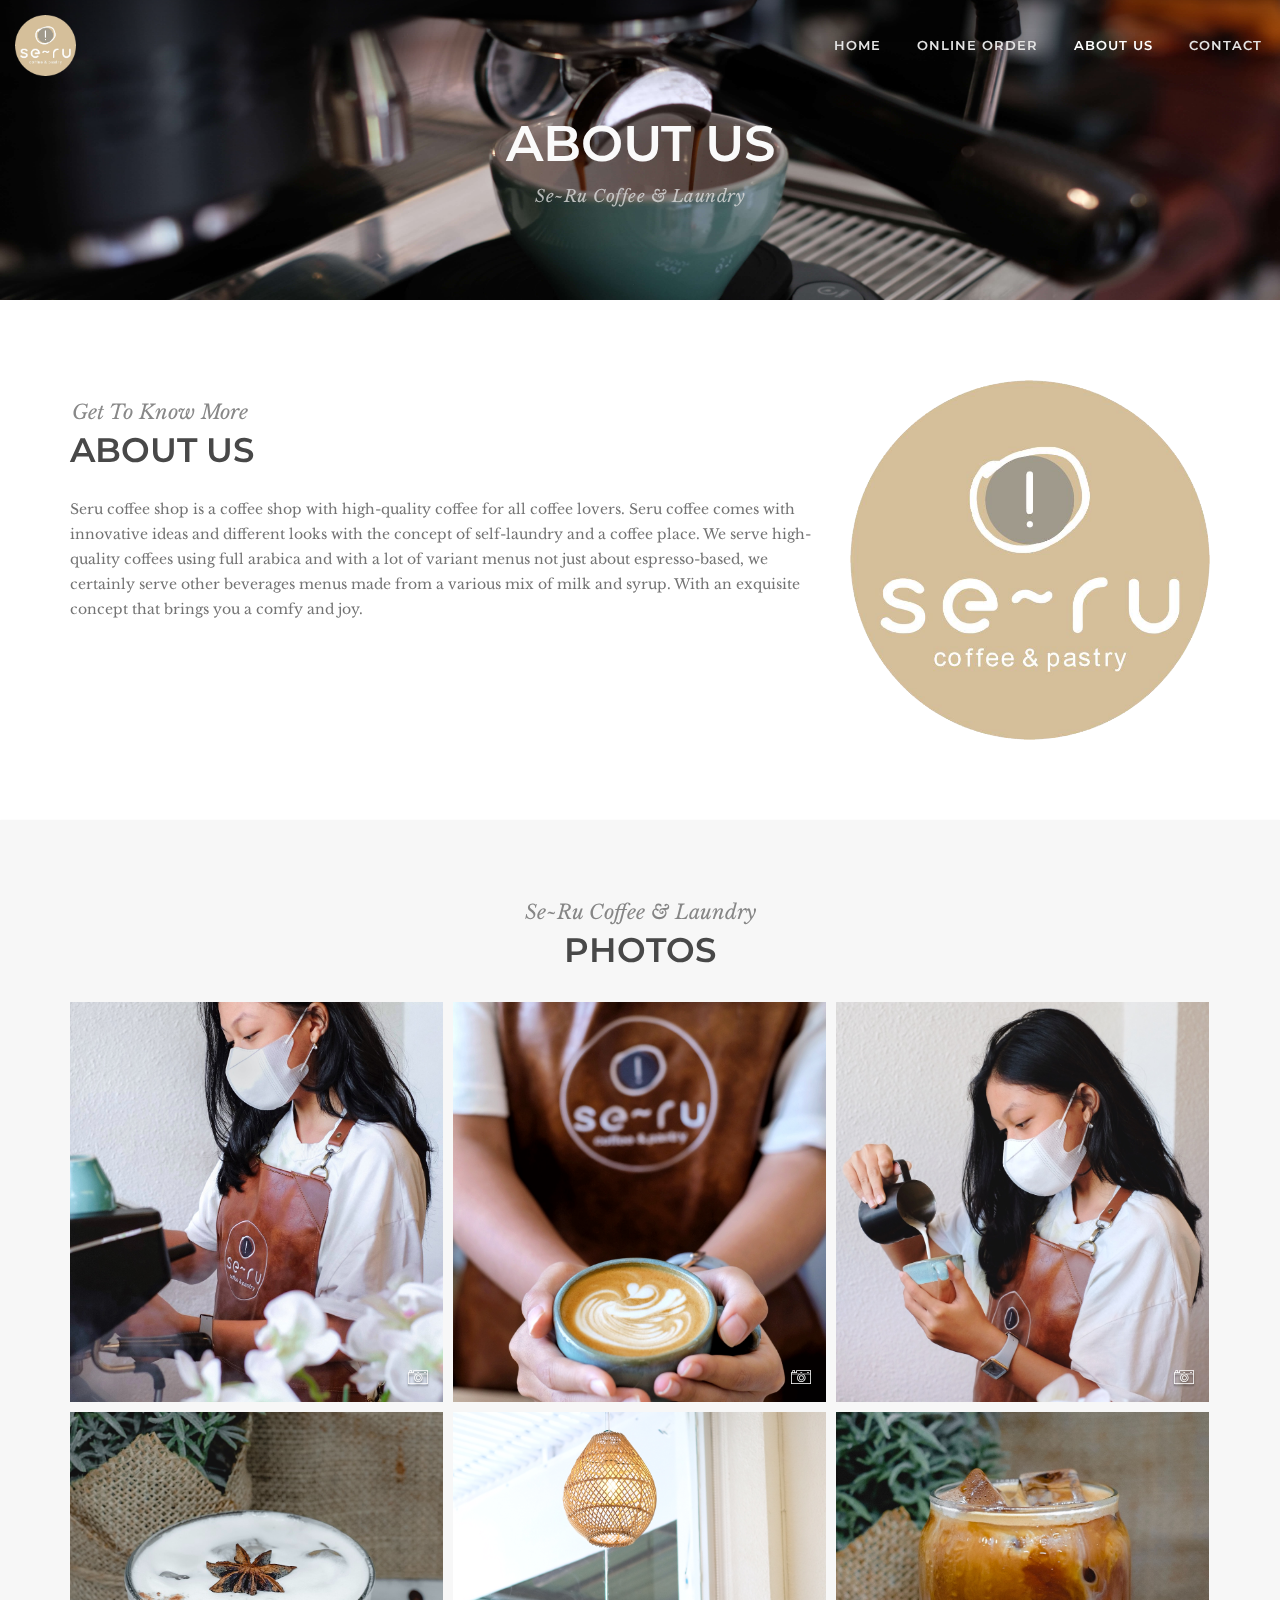
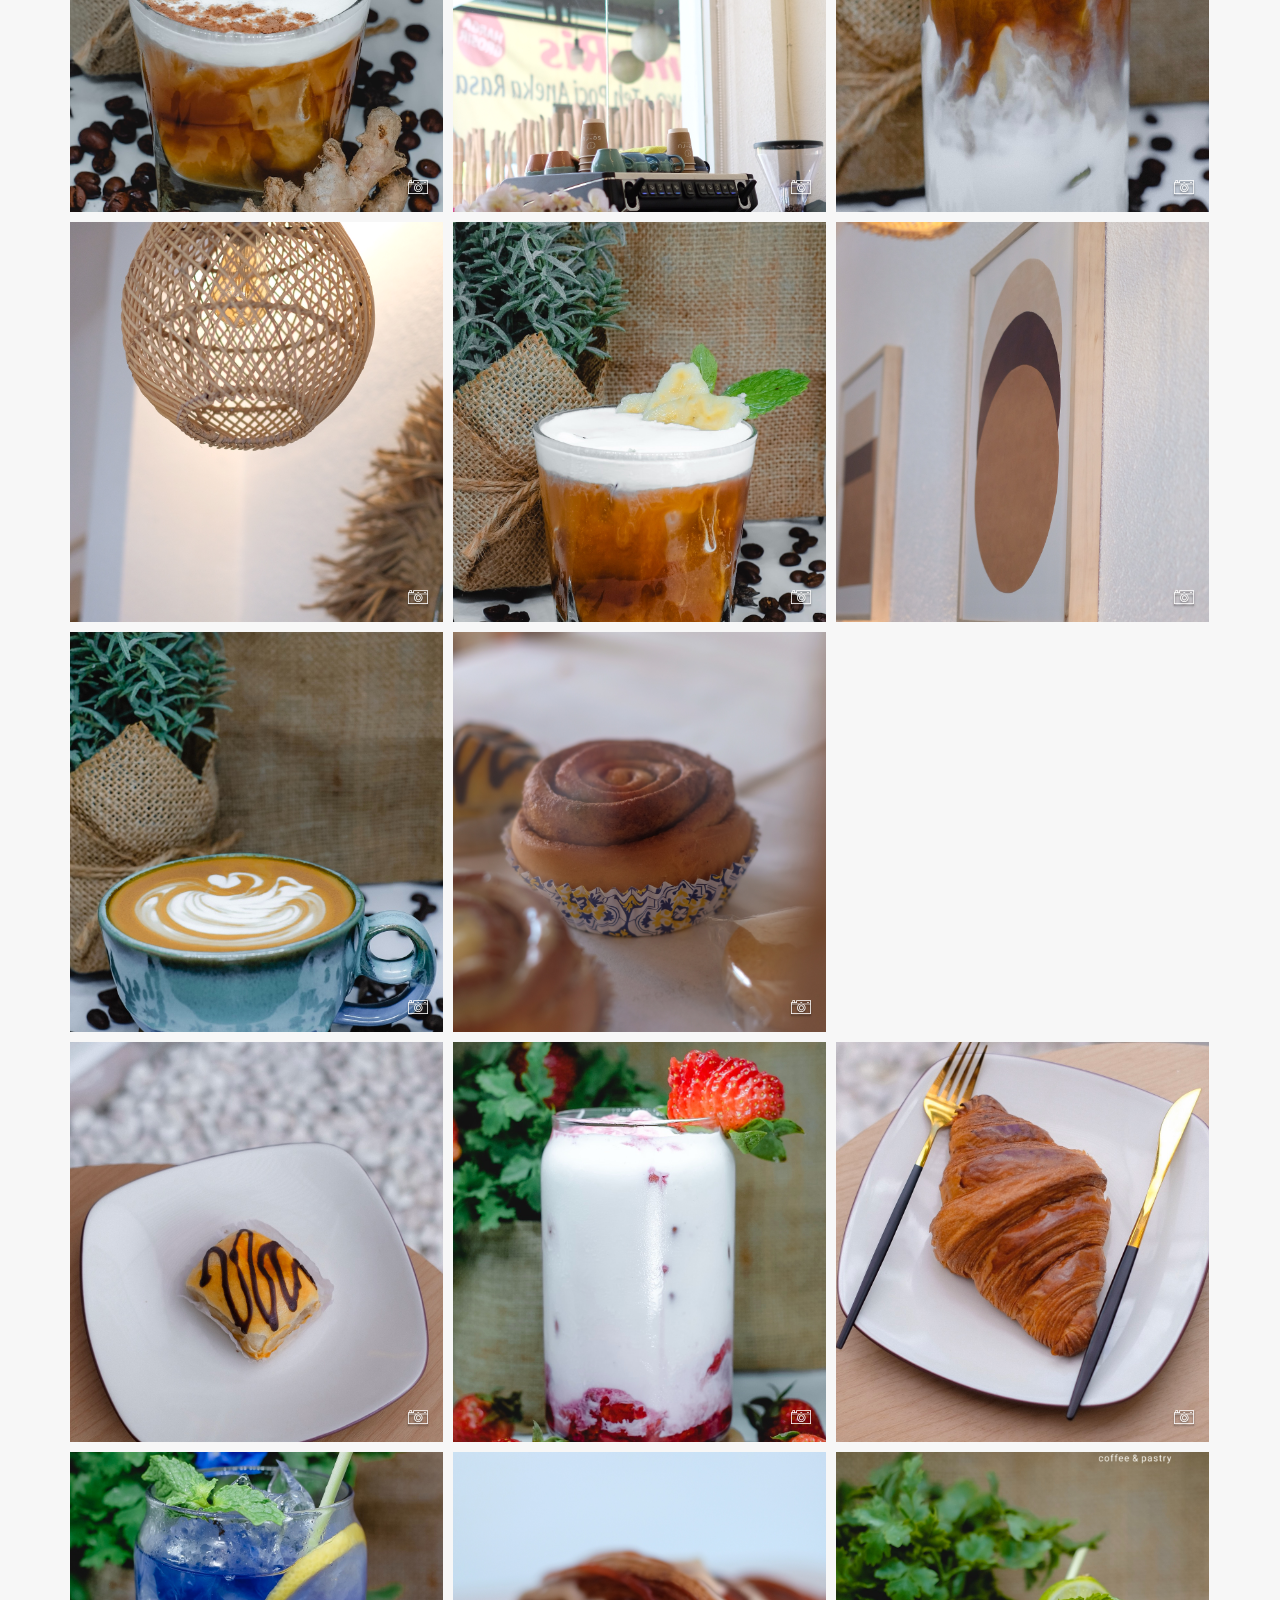
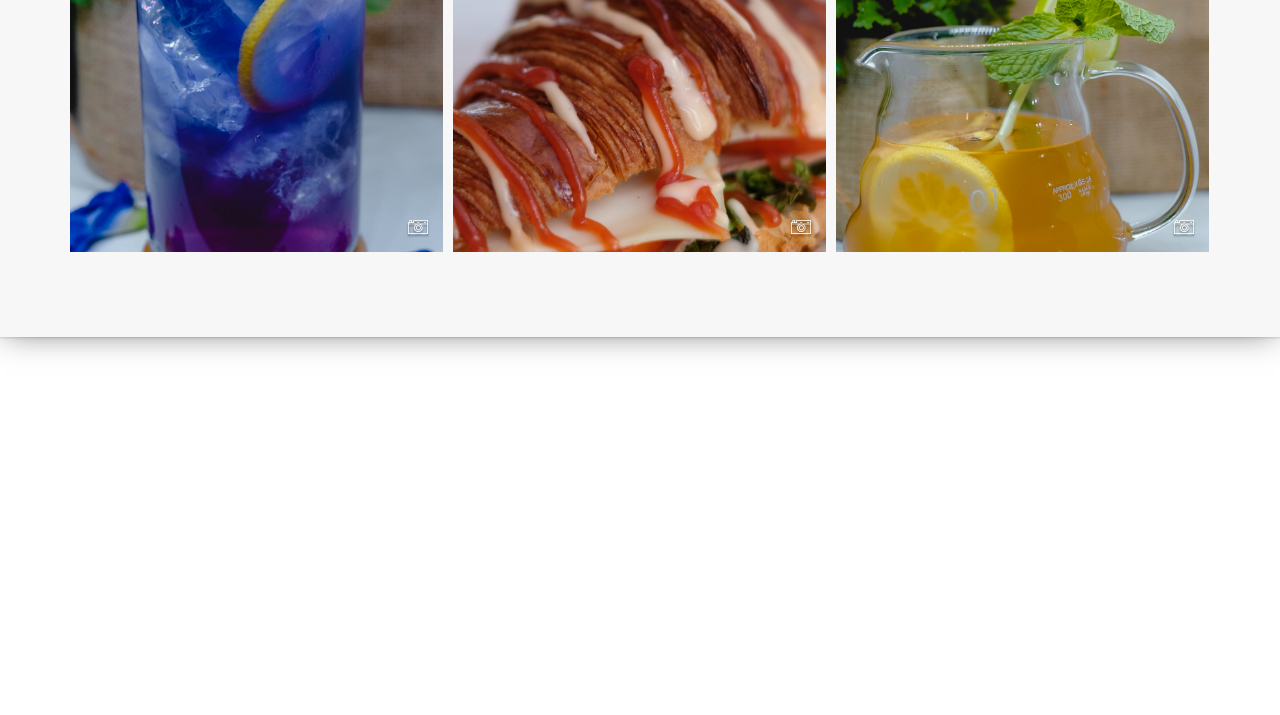
==== about/index.html @ 231e6c40 "Update about us text" ====
<!DOCTYPE html>
<!--[if lt IE 10]> <html  lang="en" class="iex"> <![endif]-->
<!--[if (gt IE 10)|!(IE)]><!-->
<html lang="en">
  <!--<![endif]-->
  <head>
    <meta charset="utf-8" />
    <meta http-equiv="X-UA-Compatible" content="IE=edge" />
    <meta name="viewport" content="width=device-width, initial-scale=1" />
    <title>About Us | SE~RU COFFEE & LAUNDRY</title>
    <meta name="description" content="About Us - SE~RU COFFEE &amp; LAUNDRY" />
    <script src="../scripts/jquery.min.js"></script>
    <link rel="stylesheet" href="../scripts/bootstrap/css/bootstrap.css" />
    <script src="../scripts/script.js"></script>
    <link rel="stylesheet" href="../style.css" />
    <link rel="stylesheet" href="../scripts/magnific-popup.css" />
    <link rel="stylesheet" href="../css/components.css" />
    <link rel="stylesheet" href="../css/image-box.css" />
    <link rel="stylesheet" href="../css/content-box.css" />
    <link rel="stylesheet" href="../css/animations.css" />
    <link rel="stylesheet" href="../scripts/flexslider/flexslider.css" />
    <link rel="icon" href="../images/favicon.ico" />
    <link
      rel="icon"
      href="http://templates.framework-y.com/images/favicon.png"
    />
    <link rel="stylesheet" href="../skin.css" />
    <!-- Extra optional content header -->
  </head>
  <body class="gallery-album">
    <div id="preloader"></div>
    <div class="footer-parallax-container">
      <header
        class="fixed-top bg-transparent menu-transparent scroll-change wide-area"
        data-menu-anima="fade-in"
      >
        <div
          class="navbar navbar-default mega-menu-fullwidth navbar-fixed-top"
          role="navigation"
        >
          <div class="navbar navbar-main">
            <div class="container">
              <div class="navbar-header">
                <button type="button" class="navbar-toggle">
                  <i class="fa fa-bars"></i>
                </button>
                <a class="navbar-brand" href="/">
                  <img
                    class="logo-default scroll-hide"
                    src="../images/logo-seru.png"
                    alt="logo"
                  />
                  <img
                    class="logo-default scroll-show"
                    src="../images/logo-seru.png"
                    alt="logo"
                  />
                </a>
              </div>
              <div class="collapse navbar-collapse">
                <ul class="nav navbar-nav navbar-right">
                  <li class="dropdown">
                    <a href="/">Home</a>
                  </li>
                  <li class="dropdown">
                    <a href="/online-order">Online Order</a>
                  </li>
                  <li class="dropdown active">
                    <a href="/about">About Us</a>
                  </li>
                  <li class="dropdown">
                    <a href="https://wa.me/081999372149">Contact</a>
                  </li>
                </ul>
              </div>
            </div>
          </div>
        </div>
      </header>
      <div
        class="header-title ken-burn white"
        data-parallax="scroll"
        data-position="top"
        data-natural-height="850"
        data-natural-width="1920"
        data-image-src="../images/about/header_about_us.jpeg"
      >
        <div class="container">
          <div class="title-base">
            <hr class="anima" />
            <h1>About Us</h1>
            <p>Se~Ru Coffee & Laundry</p>
          </div>
        </div>
      </div>
      <div class="section-empty">
        <div class="container content">
          <div class="row">
            <div class="col-md-8">
              <hr class="space s" />
              <div class="title-base text-left">
                <hr />
                <h2>About Us</h2>
                <p>Get To Know More</p>
              </div>
              <p>
                Seru coffee shop is a coffee shop with high-quality coffee for
                all coffee lovers. Seru coffee comes with innovative ideas and
                different looks with the concept of self-laundry and a coffee
                place. We serve high-quality coffees using full arabica and with
                a lot of variant menus not just about espresso-based, we
                certainly serve other beverages menus made from a various mix of
                milk and syrup. With an exquisite concept that brings you a
                comfy and joy.
              </p>
              <hr class="space s" />
            </div>
            <div class="col-md-4">
              <img src="../images/logo-seru.png" alt="logo serucoffeebali" />
            </div>
          </div>
        </div>
      </div>

      <div class="section-bg-color section-item">
        <div class="container content">
          <div class="maso-list gallery">
            <div class="title-base">
              <hr />
              <h2>Photos</h2>
              <p>Se~Ru Coffee & Laundry</p>
            </div>
            <div class="maso-box row" data-lightbox-anima="show-scale">
              <!-- Gallery Image -->
              <div data-sort="1" class="maso-item col-md-4 cat1">
                <a
                  class="img-box i-bottom-right"
                  href="../images/about/image16.JPG"
                >
                  <i class="im-old-camera"></i>
                  <img
                    class="card-image"
                    src="../images/about/image16.JPG"
                    alt=""
                  />
                </a>
              </div>
              <div data-sort="1" class="maso-item col-md-4 cat1">
                <a
                  class="img-box i-bottom-right"
                  href="../images/home/seru-home-1.JPG"
                >
                  <i class="im-old-camera"></i>
                  <img
                    class="card-image"
                    src="../images/home/seru-home-1.JPG"
                    alt=""
                  />
                </a>
              </div>
              <div data-sort="1" class="maso-item col-md-4 cat1">
                <a
                  class="img-box i-bottom-right"
                  href="../images/home/seru-home-2.JPG"
                >
                  <i class="im-old-camera"></i>
                  <img
                    class="card-image"
                    src="../images/home/seru-home-2.JPG"
                    alt=""
                  />
                </a>
              </div>
              <div data-sort="1" class="maso-item col-md-4 cat1">
                <a
                  class="img-box i-bottom-right"
                  href="../images/about/image1.jpeg"
                >
                  <i class="im-old-camera"></i>
                  <img
                    class="card-image"
                    src="../images/about/image1.jpeg"
                    alt=""
                  />
                </a>
              </div>
              <div data-sort="1" class="maso-item col-md-4 cat1">
                <a
                  class="img-box i-bottom-right"
                  href="../images/about/image2.jpg"
                >
                  <i class="im-old-camera"></i>
                  <img
                    class="card-image"
                    src="../images/about/image2.jpg"
                    alt=""
                  />
                </a>
              </div>
              <div data-sort="1" class="maso-item col-md-4 cat1">
                <a
                  class="img-box i-bottom-right"
                  href="../images/about/image3.jpeg"
                >
                  <i class="im-old-camera"></i>
                  <img
                    class="card-image"
                    src="../images/about/image3.jpeg"
                    alt=""
                  />
                </a>
              </div>
              <div data-sort="1" class="maso-item col-md-4 cat1">
                <a
                  class="img-box i-bottom-right"
                  href="../images/about/image4.jpg"
                >
                  <i class="im-old-camera"></i>
                  <img
                    class="card-image"
                    src="../images/about/image4.jpg"
                    alt=""
                  />
                </a>
              </div>
              <div data-sort="1" class="maso-item col-md-4 cat1">
                <a
                  class="img-box i-bottom-right"
                  href="../images/about/image5.jpeg"
                >
                  <i class="im-old-camera"></i>
                  <img
                    class="card-image"
                    src="../images/about/image5.jpeg"
                    alt=""
                  />
                </a>
              </div>
              <div data-sort="1" class="maso-item col-md-4 cat1">
                <a
                  class="img-box i-bottom-right"
                  href="../images/about/image6.jpg"
                >
                  <i class="im-old-camera"></i>
                  <img
                    class="card-image"
                    src="../images/about/image6.jpg"
                    alt=""
                  />
                </a>
              </div>
              <div data-sort="1" class="maso-item col-md-4 cat1">
                <a
                  class="img-box i-bottom-right"
                  href="../images/about/image7.jpeg"
                >
                  <i class="im-old-camera"></i>
                  <img
                    class="card-image"
                    src="../images/about/image7.jpeg"
                    alt=""
                  />
                </a>
              </div>
              <div data-sort="1" class="maso-item col-md-4 cat1">
                <a
                  class="img-box i-bottom-right"
                  href="../images/about/image8.jpg"
                >
                  <i class="im-old-camera"></i>
                  <img
                    class="card-image"
                    src="../images/about/image8.jpg"
                    alt=""
                  />
                </a>
              </div>
              <div data-sort="1" class="maso-item col-md-4 cat1">
                <a
                  class="img-box i-bottom-right"
                  href="../images/about/image12.JPG"
                >
                  <i class="im-old-camera"></i>
                  <img
                    class="card-image"
                    src="../images/about/image12.JPG"
                    alt=""
                  />
                </a>
              </div>
              <div data-sort="1" class="maso-item col-md-4 cat1">
                <a
                  class="img-box i-bottom-right"
                  href="../images/about/image9.jpg"
                >
                  <i class="im-old-camera"></i>
                  <img
                    class="card-image"
                    src="../images/about/image9.jpg"
                    alt=""
                  />
                </a>
              </div>
              <div data-sort="1" class="maso-item col-md-4 cat1">
                <a
                  class="img-box i-bottom-right"
                  href="../images/about/image14.jpeg"
                >
                  <i class="im-old-camera"></i>
                  <img
                    class="card-image"
                    src="../images/about/image14.jpeg"
                    alt=""
                  />
                </a>
              </div>
              <div data-sort="1" class="maso-item col-md-4 cat1">
                <a
                  class="img-box i-bottom-right"
                  href="../images/about/image15.jpg"
                >
                  <i class="im-old-camera"></i>
                  <img
                    class="card-image"
                    src="../images/about/image15.jpg"
                    alt=""
                  />
                </a>
              </div>
              <div data-sort="1" class="maso-item col-md-4 cat1">
                <a
                  class="img-box i-bottom-right"
                  href="../images/about/image10.jpeg"
                >
                  <i class="im-old-camera"></i>
                  <img
                    class="card-image"
                    src="../images/about/image10.jpeg"
                    alt=""
                  />
                </a>
              </div>
              <div data-sort="1" class="maso-item col-md-4 cat1">
                <a
                  class="img-box i-bottom-right"
                  href="../images/about/image13.jpg"
                >
                  <i class="im-old-camera"></i>
                  <img
                    class="card-image"
                    src="../images/about/image13.jpg"
                    alt=""
                  />
                </a>
              </div>
              <div data-sort="1" class="maso-item col-md-4 cat1">
                <a
                  class="img-box i-bottom-right"
                  href="../images/about/image11.jpeg"
                >
                  <i class="im-old-camera"></i>
                  <img
                    class="card-image"
                    src="../images/about/image11.jpeg"
                    alt=""
                  />
                </a>
              </div>
              <div class="clear"></div>
            </div>
          </div>
        </div>
      </div>

      <!-- delete -->
      <!-- <div class="section-empty section-item">
        <div class="container content"></div>
      </div> -->
    </div>
    <i class="scroll-top scroll-top-mobile show fa fa-sort-asc"></i>
    <footer class="footer-base footer-parallax">
      <div class="content">
        <div class="container">
          <div class="row">
            <div class="col-md-3"></div>
            <div class="col-md-6 footer-center">
              <hr class="space s" />
              <img src="/images/logo-seru-2.png" alt="" />
              <hr class="space m" />
              <p>
                Jl. Danau Batur Raya ( Gerbang Taman Griya ). Jimbaran, Kuta
                Selatan,<br />Badung - Bali 80361 Indonesia
              </p>
              <hr class="space s" />
              <div class="btn-group social-group btn-group-icons">
                <a
                  target="_blank"
                  href="gallery-album.html#"
                  data-social="share-facebook"
                  ><i class="fa fa-facebook"></i
                ></a>
                <a
                  target="_blank"
                  href="gallery-album.html#"
                  data-social="share-twitter"
                  ><i class="fa fa-twitter"></i
                ></a>
                <a
                  target="_blank"
                  href="gallery-album.html#"
                  data-social="share-google"
                  ><i class="fa fa-instagram"></i
                ></a>
                <a
                  target="_blank"
                  href="gallery-album.html#"
                  data-social="share-linkedin"
                  ><i class="fa fa-youtube"></i
                ></a>
              </div>
            </div>
            <div class="col-md-3"></div>
          </div>
        </div>
        <div class="row copy-row">
          <div class="col-md-12 copy-text">
            Copyright © 2022 Seru Coffee & Laundry - serucoffeebali@gmail.com -
            0819-9937-2149
          </div>
        </div>
      </div>
      <link
        property=""
        rel="stylesheet"
        href="../scripts/iconsmind/line-icons.min.css"
      />
      <script async src="../scripts/bootstrap/js/bootstrap.min.js"></script>
      <script src="../scripts/imagesloaded.min.js"></script>
      <script src="../scripts/parallax.min.js"></script>
      <script src="../scripts/jquery.twbsPagination.min.js"></script>
      <script src="../scripts/jquery.magnific-popup.min.js"></script>
      <script src="../scripts/isotope.min.js"></script>
      <script src="../scripts/jquery.tab-accordion.js"></script>
      <script src="../scripts/flexslider/jquery.flexslider-min.js"></script>
      <script src="../scripts/smooth.scroll.min.js"></script>
    </footer>
  </body>
</html>
---- style.css ----
/*
------------------------------------------------------------------
Table of contents

1. Global styles  [Row 126] 
2. Headers \ Menus [Row 427] 
3. Side menus [Row 1611] 
4. Footer [Row 2189] 
5. Titles [Row 2388] 
6. Templates [Row 2790] 
7. Components [Row 2991] 
8. Thypography [Row 4226] 
9. Sections [Row 4556] 
10. Skin white [Row 4806] 
11. Mobile / responsive [Row 4900] 
12. IE < 10 [Row 5803] 
-------------------------------------------------------------------

==============================
GLOBAL STYLE
==============================
*/

body,
.adv-img p,
.caption-bottom p,
.adv-circle .caption p,
.advs-box p,
.list-blog p {
  font-family: "Roboto", Helvetica, Arial, sans-serif;
  font-size: 13px;
  line-height: 1.42857143;
  color: #4c4c4c;
}

.mi-menu ul li > a:before,
.sidebar-nav .panel-item > span:before,
.bs-menu li:hover > a,
.bs-menu li.active > a,
i.icon,
.block-infos .bd-day {
  color: #337ab7;
}

#preloader {
  position: fixed;
  top: 0;
  left: 0;
  right: 0;
  bottom: 0;
  background-color: #fff;
  z-index: 99995;
}

#preloader:after {
  content: "";
  width: 200px;
  height: 200px;
  position: absolute;
  left: 50%;
  top: 50%;
  background-image: url(images/assets/loader.gif);
  background-repeat: no-repeat;
  background-position: center;
  margin: -100px 0 0 -100px;
  z-index: 999999999999;
}

.scroll-top-mobile {
  position: fixed;
  background: #fff;
  width: 50px;
  height: 50px;
  z-index: 995;
  right: 10px;
  bottom: 10px;
  text-align: center;
  bottom: 10px;
  cursor: pointer;
  padding: 15px 0;
  visibility: hidden;
  opacity: 0;
}

.scroll-top-mobile.show {
  visibility: visible;
}

.google-map {
  background: rgba(0, 0, 0, 0.1);
  height: 350px;
}

.header-video,
.section-slide,
.header-title:after {
  background-color: #1d1d1d;
  background-size: 10px;
}

.footer-parallax-container .header-title:after {
  background: none;
}

.bs-callout.bs-callout-danger {
  border-left-color: #ce4844;
  padding: 5px 15px;
}

.bs-callout-danger h5 {
  color: #ce4844;
}

.abs-image {
  position: absolute;
  max-width: none;
}

.row > div:first-child > .abs-image {
  right: 0;
}

.row > div:last-child > .abs-image {
  left: 0;
}

.table .table {
  background-color: rgba(0, 0, 0, 0);
}

.text-center th {
  text-align: center;
}

[href="#"].img-box:not(.adv-circle):hover img,
[href=""].img-box:not(.adv-circle):hover img,
.img-box:not([href]):hover img {
  opacity: 1 !important;
}

[href="#"].img-box:not(.adv-circle):before,
[href=""].img-box:not(.adv-circle):before,
.img-box:not([href]):before {
  display: none;
}

.hc-post-preview-button {
  display: none;
}

.grid-table {
  width: 100%;
  table-layout: fixed;
  text-align: center;
}

.grid-table td {
  padding: 25px;
}

.grid-table td > div {
  padding-left: 0;
  padding-right: 0;
}

.grid-table.full-border-table {
  border: 1px solid #d2d2d2;
}

.border-table td {
  border: 1px solid #d2d2d2;
}

.border-table tr:first-child td {
  border-top: none;
}

.border-table tr:last-child td {
  border-bottom: none;
}

.border-table tr td:first-child {
  border-left: none;
}

.border-table tr td:last-child {
  border-right: none;
}

.niche-box-blog p.excerpt,
.advs-box-side-img p {
  margin: 20px 0;
  text-align: left;
}

.wysiwyg-editor p {
  margin: 0 0 15px 0;
  min-height: 15px;
}

.wysiwyg-editor > ul,
.wysiwyg-editor > ol {
  margin-bottom: 15px;
  margin-top: 15px;
}

.wysiwyg-editor ol,
.wysiwyg-editor ul {
  white-space: normal;
}

.wysiwyg-editor ul > br,
.wysiwyg-editor ol > br {
  display: none;
}

.tag-row {
  overflow: hidden;
  white-space: nowrap;
  text-overflow: ellipsis;
}

.tag-row span {
  margin: 0 15px 0 0;
  color: #9c9c9c;
  white-space: nowrap;
  overflow: hidden;
  text-overflow: clip;
  border-right: 1px solid #ccc;
  padding-right: 16px;
}

.tag-row a {
  color: #9c9c9c;
}

.tag-row span:last-child {
  border-right: 0;
  margin-right: 0;
  padding-right: 0;
  margin-right: 0;
}

.tag-row span > span {
  display: block;
  margin: 5px 0;
  padding-right: 25px;
  font-weight: 400;
}

.tag-row i {
  padding-right: 10px;
  color: #919191;
}

.tag-row.cat {
  text-transform: uppercase;
  margin: 5px 0 10px 0;
}

.tag-row .tag-col {
  float: left;
  width: 50%;
  margin: 0;
  padding-right: 5px;
  font-weight: 600;
}

.tag-row > div {
  padding: 5px 0;
}

.tag-row.icon-row {
  position: relative;
}

.tag-row.icon-row span {
  border-right: none;
}

.tag-row.icon-row span:after {
  position: relative;
  content: "/";
  color: rgba(210, 210, 210, 0.5);
  right: -16px;
}

.tag-row.icon-row-square span:after {
  content: "\f04d";
}

.tag-row.icon-row span:last-child:after {
  display: none;
}

.overflow-visble {
  overflow: visible !important;
}

img {
  max-width: 100%;
}

.form-control:focus {
  border-color: #9c9c9c;
  box-shadow: none;
}

.clear {
  clear: both;
  width: 100%;
}

.bg-color {
  background-color: #337ab7;
}

.bg-cover {
  background-repeat: no-repeat;
  background-position: center center;
  background-size: cover;
}

.text-color {
  color: #337ab7;
}

.container .container {
  padding-left: 0;
  padding-right: 0;
}

.opacity-show {
  opacity: 1 !important;
}

.container.content,
.section-empty > .content,
.section-bg-image > .content,
.section-bg-video > .content,
.section-bg-animation > .content,
.section-slider > .content {
  padding-top: 25px;
  padding-bottom: 25px;
}

div.content {
  padding-left: 15px;
  padding-right: 15px;
}

div.content > *:first-child {
  margin-top: 0;
}

a {
  cursor: pointer;
  outline: none;
}

a[data-toggle],
a[data-anima] {
  display: inline-block;
}

.text-xs {
  font-size: 11px !important;
  line-height: 11px;
}

.text-s {
  font-size: 13px !important;
  line-height: 18px;
}

.text-m {
  font-size: 18px !important;
  line-height: 25px;
}

.text-l {
  font-size: 27px !important;
  line-height: 31px;
}

.text-xl {
  font-size: 50px !important;
  line-height: 50px;
}

.text-xxl {
  font-size: 110px !important;
  line-height: 110px;
}

.col-center {
  float: none !important;
  margin-left: auto !important;
  margin-right: auto !important;
  clear: both;
}

.fixed-bottom-area {
  position: fixed;
  text-align: center;
  bottom: 0;
  left: 0;
  right: 0;
  width: 100%;
  padding: 25px;
  background-color: rgba(0, 0, 0, 0.42);
}

.box-middle-container {
  padding-top: 0 !important;
  padding-bottom: 0 !important;
}

.row.box-middle {
  margin-left: 0;
  margin-right: 0;
}

.no-margins,
.no-margins .content {
  margin: 0 !important;
}

.no-paddings,
.no-paddings .content {
  padding: 0 !important;
}

.no-paddings-x {
  padding-left: 0 !important;
  padding-right: 0 !important;
}

.no-paddings-y,
.no-paddings-y .content {
  padding-top: 0 !important;
  padding-bottom: 0 !important;
}

@media (min-width: 994px) {
  .no-padding-bottom,
  .no-padding-bottom .content {
    padding-bottom: 0 !important;
  }
}

div > p:last-child {
  margin-bottom: 0;
}
/* 
==============================
LAYOUT
==============================
*/
.boxed-layout .navbar-fixed-top,
.boxed-layout .navbar-fixed-top,
.boxed-layout header,
.boxed-layout .parallax-mirror,
.boxed-layout .content-parallax,
.boxed-layout footer,
.boxed-layout [class*="header-"],
.boxed-layout #fullpage-main,
.boxed-layout .container {
  max-width: 1200px;
  margin: 0 auto;
}

.boxed-layout.side-menu-container .container {
  max-width: 100%;
}

.boxed-layout .parallax-mirror {
  left: 50% !important;
  right: auto !important;
  transform: translateX(-50%) !important;
}

.boxed-layout .content-parallax {
  box-shadow: 0 0 2px rgba(0, 0, 0, 0.22);
}

body.boxed-layout {
  background: #efefef;
}

.boxed-layout .overlay-content .section-empty:not(.section-bg-color) {
  background: #fff !important;
}

/* 
==============================
HEADER MENU 
==============================
*/
header {
  line-height: 1.42857143;
  z-index: 995;
}

header form.navbar-form {
  margin: 0 0 0 0;
}

.shop-menu-cnt > i {
  font-size: 18px;
  line-height: 50px;
  cursor: pointer;
}

.shop-menu-cnt:hover .shop-menu {
  display: block;
  visibility: visible;
  opacity: 1;
}

.shop-menu-cnt .shop-menu {
  z-index: 90;
  position: absolute;
  top: 50px;
  right: -16px;
  width: 320px;
  text-align: center;
  background-color: #fff;
  transition: all 0.4s ease;
  box-shadow: 0 2px 5px rgba(0, 0, 0, 0.3);
  opacity: 0;
  visibility: hidden;
}

.shop-cart li img {
  width: 65px;
  height: 40px;
  margin: 0;
  float: left;
}

.shop-cart .cart-item .cart-content {
  padding-left: 100px;
  text-align: left;
}

.shop-menu-cnt .cart-total {
  display: block;
  text-align: left;
  padding: 8px 16px;
  margin: 0;
  overflow: hidden;
  font-size: 14px;
}

.shop-cart {
  list-style: none;
  padding: 0;
  margin: 0;
}

.shop-cart .cart-item {
  height: 70px;
  padding: 15px;
}

.shop-menu .cart-buttons {
  text-align: left;
  padding: 15px;
}

.shop-menu-cnt .cart-count {
  background-color: #000;
  top: 50%;
  margin-top: -5px;
  right: -11px;
  width: 20px;
  height: 20px;
  display: block;
  position: absolute;
  z-index: 95;
  font-size: 11px;
  line-height: 17px;
  text-align: center;
  border-radius: 50%;
  color: #fff;
  font-weight: 600;
}

.nav li:hover > ul,
.nav li:hover > .mega-menu,
.side-menu li:hover .panel,
.side-menu li .panel:hover {
  display: block;
}

header .btn-default,
header .btn,
header .anima-button.circle-button,
header .input-group .btn:not(.btn-border) {
  background-color: #fafafa;
  color: #797979;
}

header .btn-default:hover,
header .circle-button:hover {
  border-color: #d2d2d2;
  background-color: #e6e6e6;
}

.navbar-default .navbar-nav > li > a,
.mega-menu h5 {
  color: #444;
}

header .navbar-right > * {
  float: left;
}

header .navbar-right > *:not(li) {
  padding-right: 15px;
  padding-left: 15px;
}

header .navbar-right > .lan-menu {
  padding-right: 0;
}

header.hamburger-header {
  width: auto;
}

.navbar-brand img {
  transition: all 0.3s;
  max-height: 100%;
}

.navbar.navbar-inner {
  min-height: inherit;
}

.navbar-brand.scroll-show.showed {
  display: table-cell !important;
}

.navbar-brand .logo-retina,
.brand .logo-retina {
  display: none !important;
}

@media only screen and (min-device-pixel-ratio: 2) {
  .navbar-brand .logo-retina,
  .brand .logo-retina {
    display: block !important;
  }

  .navbar-brand .logo-default,
  .brand .logo-default {
    display: none !important;
  }
}

.navbar-default .navbar-nav > li > a .caret {
  margin-left: 5px;
}

.navbar-inner .navbar-toggle {
  max-width: 100%;
}

.navbar-right ul ul ul.dropdown-menu {
  left: 100%;
}

.wide-area .container {
  width: 100% !important;
}

header .custom-area {
  padding: 0 15px;
}

header .input-group input,
header .btn-default {
  border-color: #eaeaea;
}

header .input-group input:focus,
header .btn-default:focus {
  border-color: #eaeaea;
}

.navbar-right img {
  max-height: 41px;
  margin: 5px auto;
}

.input-group button {
  color: #444;
  font-weight: 400;
  font-size: 13px;
}

header .social-group a i.fa {
  padding: 5px 8px;
  margin-top: 3px;
  width: 30px;
  height: 30px;
  line-height: 22px;
  text-align: center;
  color: #505050;
}

.dropdown-menu .fa-ul .divider {
  margin: 10px 0 10px -27px;
  opacity: 1 !important;
  background-color: rgba(138, 138, 138, 0.15) !important;
}

header > .navbar {
  margin-bottom: 0;
  border: none;
  border-bottom: 1px solid #e4e4e4;
  transform: translate3d(0px, 0px, 0px);
}

.nav.inner > li {
  float: left;
}

.nav.inner > li > a {
  color: #444;
  cursor: pointer;
}

.nav.inner > li > a:focus {
  background: none;
}

.nav.inner li:hover {
  background: none;
}

.nav.inner,
.navbar-inner .navbar-toggle {
  border: 1px solid rgba(0, 0, 0, 0.15);
  border-radius: 3px;
  margin: 5px 0;
  float: none;
}

.navbar-inner .navbar-toggle {
  padding: 5px 10px;
  color: #696969;
  cursor: pointer;
  text-align: left;
}

.navbar-inner .navbar-toggle:hover {
  background-color: #eee;
}

.navbar-inner .navbar-toggle span {
  font-size: 13px;
  margin: 0 15px;
  line-height: 28px;
}

.navbar-inner .navbar-toggle i {
  font-size: 14px;
  margin-top: 3px;
}

.navbar-inner .navbar-collapse {
  padding: 0;
}

.navbar-inner .navbar-toggle i:last-child,
.navbar-header .hamburger-button {
  float: right;
}

.navbar-inner li > a > i.fa {
  margin-right: 0;
}

.nav.inner > li > a:hover,
.nav.inner:not(.ms-rounded) > li.active,
.nav.inner.ms-rounded > li.active a {
  background-color: #fdfdfd;
}

.nav.ms-minimal,
.nav.ms-minimal li:hover,
.navbar-default .navbar-nav.ms-minimal > .open > a,
.navbar-default .navbar-nav.ms-minimal > .open > a:hover,
.navbar-default.ms-minimal .navbar-nav > .open > a:focus {
  background: none !important;
  border: none;
}

.nav.inner.ms-rounded {
  background: none !important;
  border: none;
  margin: -5px 0;
}

.nav.inner.ms-rounded li a {
  line-height: 10px;
  padding: 10px 15px;
  border: 1px solid #9c9c9c;
  border-radius: 35px;
  margin-right: 10px;
  cursor: pointer;
  font-size: 12px;
  letter-spacing: 0.5px;
  color: #585858;
  font-weight: 600;
}

.nav.inner.ms-rounded.over > li {
  padding-bottom: 15px;
}

.nav.inner.ms-rounded .dropdown-menu li,
.nav.inner .dropdown-menu li a {
  border: none;
  border-radius: 0;
  margin-right: 0;
}

.nav.inner.ms-rounded .dropdown-menu li a {
  padding: 3px 20px;
  line-height: 1.42857143;
}

.nav.inner.ms-rounded .dropdown-menu {
  border-radius: 10px;
  padding-top: 8px;
  padding-bottom: 8px;
}

.bg-menu {
  background-repeat: no-repeat;
  background-position: bottom right;
}

.navbar-brand.center {
  text-align: center;
  width: 100%;
  width: calc(100% - 30px);
}

.navbar-brand.center > img {
  display: inline-block;
}

.scroll-show,
.scroll-hide.hidden {
  display: none !important;
}

.scroll-show.showed {
  display: block !important;
}

.nav-center .scroll-show.showed {
  display: inline-block !important;
}

.navbar-main.navbar-middle li.scroll-show.showed {
  display: inline-block !important;
}

.navbar-main.navbar-middle ul.nav {
  text-align: center;
  float: none;
}

.navbar-main.navbar-middle .navbar-header {
  display: none;
}

.navbar-main.navbar-middle ul.nav > li {
  float: none;
  display: inline-block;
}

.navbar-middle .navbar-brand.center {
  height: auto;
  margin: 15px 0;
  display: block;
}

.navbar-middle .navbar-collapse {
  position: relative;
}

.navbar-middle .navbar-right {
  position: absolute;
  right: 0;
  top: 0;
}

header.menu-top-logo:not(.scroll-css) .navbar-main.navbar-middle ul.navbar-nav {
  margin-left: 0 !important;
}

.full-width-menu {
  border-bottom: 1px solid rgba(0, 0, 0, 0.15);
  background-color: #ffffff;
}

.full-width-menu .nav {
  border: none;
  border-radius: 0;
  margin: 0;
  float: none;
}

.full-width-menu .nav.inner > li > a i.caret,
.full-width-menu .dropdown-menu li a i.caret,
.full-width-menu .nav.inner .dropdown-menu > li > a,
.full-width-menu .nav.inner .dropdown-menu > li > a:hover {
  color: #696969 !important;
}

div.full-width-menu .inner .dropdown-submenu:hover > a:after,
div.full-width-menu .inner .dropdown-submenu > a:after {
  border-left-color: #696969 !important;
}

.full-width-menu .dropdown-submenu:hover > a:after {
  border-left-color: inherit !important;
}

.fixed-top {
  height: 52px;
}

.navbar-nav li:hover,
.subline-bar li:hover,
.sidebar-nav ul a:hover,
.panel-item > span:hover,
.sidebar-nav .panel-item > span:hover,
.bg-transparent li.active {
  color: #171717;
  background: rgba(199, 199, 199, 0.08);
  border-radius: 2px;
}

.bg-transparent li.active,
.bg-transparent li:hover {
  background: rgba(199, 199, 199, 0.05);
}

.subline-bar li:hover {
  background: rgba(222, 221, 221, 0.5);
  border-radius: 0;
}

.navbar-brand {
  margin-right: 15px;
}

.dropdown-submenu {
  position: relative;
}

.dropdown-submenu > .dropdown-menu {
  top: 0;
  left: 100%;
  margin-top: 0;
  box-shadow: 5px 4px 7px rgba(0, 0, 0, 0.1);
  border-top-left-radius: 0;
  border-bottom-left-radius: 0;
}

header .dropdown-submenu > .dropdown-menu {
  top: -1px;
}

.dropdown-submenu:hover > .dropdown-menu {
  display: block;
}

.dropdown-submenu > a:after {
  display: block;
  content: " ";
  float: right;
  width: 0;
  height: 0;
  border-color: rgba(0, 0, 0, 0);
  border-style: solid;
  border-width: 5px 0 5px 5px;
  border-left-color: #ccc;
  margin-top: 5px;
  margin-right: -5px;
}

.dropdown-submenu:hover > a:after {
  border-left-color: #7e7e7e;
}

.dropdown-submenu.pull-left {
  float: none;
}

.dropdown-submenu.pull-left > .dropdown-menu {
  left: -100%;
  margin-left: 10px;
  -webkit-border-radius: 6px 0 6px 6px;
  -moz-border-radius: 6px 0 6px 6px;
  border-radius: 6px 0 6px 6px;
}

.search-box-menu {
  display: inline-block;
}

.search-box input[type="text"] {
  width: 100% !important;
  max-width: 1140px;
  margin: auto;
  border-color: #eaeaea;
  background-color: white;
  display: block;
}

.search-box input[type="submit"] {
  position: absolute;
  right: 0;
  top: 50%;
  width: auto;
}

.search-box {
  position: absolute;
  z-index: 95;
  background-color: rgb(248, 248, 248);
  display: none;
  margin: 42px 0 0 0;
  padding: 10px;
  border: 1px solid #ececec;
  left: 0;
  right: 0;
  text-align: center;
  box-shadow: 0 2px 3px rgba(0, 0, 0, 0.2);
}

.widget #searchsubmit {
  padding: 0 9px;
  color: #fff;
  font-weight: 700;
  background-color: #656565 !important;
  border: none;
  border-radius: 2px;
}

.widget #searchform input[type="text"] {
  background: #fbfbfb;
  border: 1px solid #e8e8e8;
}

.navbar-social {
  margin: 7px 0 0 0;
}

.navbar-social .social-group a {
  margin: 0;
}

.social-group i {
  font-size: 17px;
  display: block !important;
  float: left;
  color: #525252;
  cursor: pointer;
  font-weight: 400 !important;
}

.social-group i.circle,
.social-button i.circle {
  color: #585858;
  background: none;
  border: 1px solid #828282;
  margin-right: 2.5px;
  margin-left: 2.5px;
}

.social-group a {
  display: inline-block;
}

.social-group-button {
  display: inline-block;
  position: relative;
}

.social-group-button .social-group i {
  opacity: 0;
  width: 25px;
  height: 25px;
  font-size: 12px;
  padding: 8px 0;
  line-height: 9px !important;
  transition: none;
}

.text-center .social-group-button .social-group {
  margin-left: 20px;
  margin-right: 20px;
}

.social-group-button .social-group {
  display: none;
  position: absolute;
  margin-left: 57px;
  z-index: 25;
  top: 50%;
  margin-top: -13px;
  width: 250px;
  text-align: left;
}

.social-group-button.bottom-icons .social-group {
  margin: 30px -125px;
  left: 50%;
  text-align: center;
}

.social-group-button .social-button {
  cursor: pointer;
  position: relative;
}

.social-group-button.social-line .social-group {
  width: 47px;
  left: 50%;
  margin-left: -23.5px;
  margin-top: 35px;
  background-color: white;
  box-shadow: 0px 2px 5px rgba(0, 0, 0, 0.42);
  border-radius: 20px;
  padding: 12px 7px 6px 8px;
  display: none;
}

.social-group-button.social-line .social-group a {
  display: block;
  height: 30px;
}

.social-line .social-group i.circle {
  border-color: #828282 !important;
  color: #585858 !important;
}

.social-line .social-group i.circle:hover {
  border-color: #fff !important;
  color: #fff !important;
}

.social-group a:first-child {
  margin-left: 0;
}

.social-group a:last-child {
  margin-right: 0;
}

.social-group a i {
  padding: 10px 12px;
  width: 52px;
  text-align: center;
  font-weight: 400 !important;
}

.social-group i:hover,
.minisocial-group i:hover {
  background: rgba(31, 31, 31, 0.05);
}

.social-group .fa:hover {
  color: white;
  background-color: #505050;
  border-radius: 2px;
}

.social-group .circle.fa:hover {
  border-radius: 50%;
  border: 1px solid rgba(255, 255, 255, 0);
}

.social-group .fa-facebook {
  padding: 10px 14px;
}

.social-group .fa-twitter {
  padding: 10px 11px;
}

.social-colors i {
  color: #fff;
}

.social-group [class*="facebook"]:hover,
.social-colors [class*="facebook"] {
  background-color: #3b5998;
}

.social-group [class*="twitter"]:hover,
.social-colors [class*="twitter"] {
  background-color: #3b8aca;
}

.social-group [class*="google"]:hover,
.social-colors [class*="google"] {
  background-color: #d7473d;
}

.social-group [class*="linkedin"]:hover,
.social-colors [class*="linkedin"] {
  background-color: #0077b5;
}

.social-group [class*="youtube"]:hover,
.social-colors [class*="youtube"] {
  background-color: #cc181e;
}

.social-group [class*="instagram"]:hover,
.social-colors [class*="instagram"] {
  background-color: #464646;
}

.social-colors i:hover {
  opacity: 0.8;
}

.social-colors i {
  color: #fff;
}

.subline-bar {
  background-color: #f9f9f9;
  position: absolute;
  width: 100%;
  box-shadow: 0 2px 3px rgba(0, 0, 0, 0.21);
  z-index: 995;
}

header.menu-transparent.scroll-css .subline-bar {
  background-color: #f9f9f9 !important;
}

header.menu-transparent {
  height: 0 !important;
}

.subline-bar ul {
  margin: 0;
  padding: 0;
  display: none;
}

.subline-bar ul li {
  float: left;
  list-style: none;
  padding: 5px 15px;
  cursor: pointer;
}

.subline-bar a {
  color: #676767;
  font-size: 13px;
  text-decoration: none !important;
}

header.fixed-top .subline-bar {
  position: fixed;
  margin-top: 85px;
}

header.fixed-top.scroll-css .subline-bar {
  margin-top: 50px;
}

.menu-right .subline-bar ul {
  float: right;
}

.navbar-big {
  background-color: #fdfdfd;
  border-bottom: 1px solid rgb(228, 228, 228);
  margin-bottom: 0;
}

.navbar-big .navbar-nav > .active > a,
.navbar-big .navbar-nav > li > a:hover {
  color: #555;
  background-color: #f7f7f7;
}

.navbar-main,
.nav.inner {
  background-color: #ffffff;
  margin-bottom: 0;
  border: none;
}

.navbar-mini {
  background-color: #f8f8f8;
  color: #7b7b7b;
  font-size: 12px;
  border-bottom: 1px solid rgb(228, 228, 228);
}

.navbar-mini .navbar-left span:first-child {
  padding-left: 0;
}

.navbar-mini span {
  padding: 0 7px;
}

.navbar-mini span i {
  margin-right: 7px;
}

.navbar-mini hr {
  width: 1px;
  background-color: #bebebe;
  margin: 0 0 -2px 0;
  display: inline-block;
  height: 12px;
  padding: 0;
}

.minisocial-group {
  float: right;
}

.minisocial-group i {
  font-size: 15px;
  line-height: 33px !important;
  padding-top: 1px;
  display: block !important;
  float: left;
  color: rgb(183, 183, 183);
  cursor: pointer;
  border-right: 1px solid #dbdbdb;
  width: 35px;
  text-align: center;
}

i.first {
  border-left: 1px solid rgb(219, 219, 219);
}

.navbar-mini .navbar-left {
  padding-top: 10px;
}

.navbar-mini .form-control {
  border-radius: 0;
  box-shadow: none;
  border-style: none;
  background: rgb(248, 248, 248);
}

.navbar-mini .form-control.focus {
  background: rgba(152, 152, 152, 0.11) !important;
}

.navbar-mini .navbar-form {
  float: right;
  padding: 0 15px 0 0;
  margin: 0;
}

.navbar-mini .input-group-btn {
  padding: 0;
}

.input-group-addon i {
  color: #555;
}

.navbar-mini .navbar-form .btn-default {
  border-style: none;
  background: #f7f7f7;
  border-radius: 0;
  border-left: 1px solid rgb(231, 231, 231);
  border-right: 1px solid #e7e7e7;
  color: #999999;
}

.nav-center,
.nav-center ul {
  float: none;
  text-align: center;
}

.nav-center {
  width: 100%;
  max-width: 100%;
}

.nav.nav-center > li {
  float: none;
  display: inline-block;
  margin: 0 -1px;
}

.nav.nav-right > li {
  float: right;
}

.nav-center .dropdown-menu li {
  display: block;
  text-align: left;
}

.navbar-nav.subheader-bootstrap .sub {
  font-size: 11px;
  display: block;
  color: #848484;
  white-space: nowrap;
  overflow: hidden;
  font-weight: 400;
}

.menu-transparent .navbar-nav.subheader-bootstrap .sub {
  color: #e4e4e4;
}

.menu-transparent.scroll-css .navbar-nav.subheader-bootstrap .sub {
  color: #848484;
}

.navbar-nav.subheader-bootstrap li {
  text-align: left;
}

.subtitle-header .navbar-main .navbar-form,
.subtitle-header .navbar-main .navbar-social {
  padding: 10px 15px;
}

.subtitle-header .lan-menu li a {
  padding-top: 25px;
  padding-bottom: 25px;
}

.subtitle-header .search-box {
  margin: 52px 0 0 0;
}

.list-a {
  padding: 0;
  margin: 0;
}

.list-a li {
  padding: 5px 0;
  margin: 0;
  list-style: none;
  cursor: pointer;
  background: none !important;
  white-space: nowrap;
}

.list-a li:hover {
  color: black;
}

.list-a li i {
  margin-right: 10px;
  font-size: 15px;
  display: inline-block;
  padding-bottom: 0;
}

.mega-menu .col,
.side-menu .panel .col {
  display: table-cell;
  vertical-align: top;
  min-width: 230px;
  padding: 0 25px;
}

.side-menu .panel .col {
  padding: 86px 25px 0 0;
}

.side-menu .panel .col:last-child {
  padding-right: 0;
}

.side-menu .col .fa-li {
  line-height: 33px;
}

.side-menu-center {
  top: 50%;
  transform: translateY(-50%);
  position: relative;
}

.mega-menu {
  min-width: 250px;
  padding: 25px 5px;
}

.mega-menu a {
  color: #636363;
  padding-left: 5px;
  display: block;
  white-space: nowrap;
}

.mega-menu .fa-ul .fa-li,
li.panel-item .fa-li {
  color: #694e94;
}

.mega-menu.bg-menu {
  min-width: 400px;
}

.mega-menu .nav-tabs li {
  white-space: nowrap;
  margin-bottom: 0 !important;
  border-radius: 0;
}

.mega-menu h5 {
  margin-top: 5px;
  min-height: 15px;
}

.mega-menu.dropdown-menu {
  overflow: hidden;
}

.mega-menu-fullwidth > li {
  position: static !important;
}

.mega-menu-fullwidth > li.dropdown {
  position: relative !important;
}

.mega-menu-fullwidth > li.dropdown.mega-dropdown {
  position: static !important;
}

.mega-menu-fullwidth,
.navbar.mega-menu-fullwidth .container,
header .navbar-main > .container {
  position: relative;
}

.mega-menu-fullwidth .mega-dropdown {
  position: static !important;
}

div.mega-menu-fullwidth .mega-dropdown .mega-menu {
  width: 100%;
  width: calc(100% - 30px);
  margin: 0 15px;
}

.wide-area.navbar.mega-menu-fullwidth .mega-dropdown .mega-menu {
  width: calc(100% - 30px);
}

.mega-menu .fa-ul.no-icons {
  margin-left: 1px;
}

.mega-menu .col > h5:first-child {
  margin-top: 0;
}

.navbar-big-logo .navbar-brand {
  position: relative;
  top: -36px;
  padding: 0;
  margin-left: 0 !important;
  margin-right: 0;
}

.navbar-big-logo.navbar-fixed-top .container.scroll-css .navbar-brand {
  top: 0 !important;
}

header .scroll-css .search-box {
  background-color: #fff !important;
}

.navbar-big-logo .navbar-mini .container {
  padding-left: 197px !important;
  min-height: 35px;
}

.navbar-big-logo .navbar-brand img {
  max-height: inherit;
}

.navbar-big-logo .navbar-header {
  max-height: 30px;
}

.navbar-main.middle-box-menu {
  padding-bottom: 41px;
}

.box-menu-inner .icon-box i {
  color: #636363;
}

.box-menu-inner {
  position: absolute !important;
  left: 50%;
  margin-left: -585px;
  z-index: 95;
}

.box-menu-inner > .row {
  background-color: #fbfbfb;
  margin: 0;
  height: 80px;
  padding: 15px 0;
  border: 1px solid #e8e8e8;
}

.box-menu-inner .icon-box {
  margin: 0;
}

header.scroll-css .middle-box-menu {
  padding-bottom: 0 !important;
}

.icon-menu .navbar-collapse ul.nav > li > a i {
  margin-right: 10px;
  font-size: 40px;
  height: 60px;
  width: 60px;
  line-height: 60px;
  vertical-align: middle;
  color: #5d5d5d;
}

.icon-menu:not(.icon-menu-top) ul.nav > li > a i {
  width: auto;
  margin-right: 10px;
}

.icon-menu .navbar-collapse ul.nav i.onlycover {
  background-size: contain;
  background-repeat: no-repeat;
}

.icon-menu:not(.icon-menu-top) .navbar-collapse ul.nav i.onlycover {
  width: 60px !important;
  display: inline-block;
}

.icon-menu .navbar-collapse ul.nav > a {
  padding: 10px 15px;
}

header .icon-top.nav > li > a i {
  display: block;
  text-align: center;
  font-size: 34px !important;
  padding-bottom: 5px;
  margin: 0 auto !important;
  height: 36px;
  width: 40px !important;
  line-height: 40px;
}

.icon-menu .icon-top > li > a {
  text-align: center;
}

.bg-transparent .icon-menu li i {
  color: #f9f9f9 !important;
}

@media (min-width: 769px) {
  header.fixed-top.scroll-css .icon-menu .navbar-collapse ul.nav > li > a > i {
    font-size: 25px !important;
    height: 25px;
    line-height: 25px;
    transition: all 0.3s;
  }

  header.fixed-top.scroll-css
    .icon-menu:not(.icon-menu-top)
    .navbar-collapse
    ul.nav
    i.onlycover {
    width: 25px !important;
  }
}

.icon-menu .navbar-brand {
  height: 90px;
}

.icon-menu-top .navbar-brand {
  height: 110px;
}

.icon-top > li > .dropdown-toggle > .caret {
  display: none;
}

.icon-menu.icon-menu-top .nav.navbar-right {
  margin-top: 30px;
}

.icon-menu .navbar-main .nav.navbar-right {
  margin-top: 20px;
}

.scroll-css .icon-menu.icon-menu .nav.navbar-right {
  margin-top: 2px;
}

.scroll-css .icon-menu.icon-menu-top .nav.navbar-right {
  margin-top: 12px;
}

header.scroll-css .icon-menu .navbar-brand {
  height: 55px;
  padding: 5px 15px 5px 15px;
  transition: all 0.3s;
}

header.scroll-css .icon-menu-top .navbar-brand {
  height: 75px;
}

header.scroll-css .icon-top .icon-menu .navbar-brand {
  height: 75px;
}

.lan-menu a img {
  margin: -2px 5px 0 0;
}

.lan-menu li a {
  font-size: 11px;
  text-transform: uppercase;
  color: #5f5f5f;
}

.lan-menu li a span {
  padding: 0;
}

.lan-menu ul.dropdown-menu {
  min-width: 80px;
  width: 100%;
}

.navbar-mini .lan-menu {
  float: right;
  height: 34px;
  width: auto;
}

.navbar-mini .lan-menu li {
  height: 34px;
}

.navbar-mini .lan-menu li a {
  padding: 8px 15px;
}

.lan-menu ul li a {
  padding: 10px 15px;
}

.hamburger-button {
  color: #636363;
  font-size: 30px;
  padding: 4px 15px;
  display: inline-block;
}

.hamburger-button i {
  color: #636363;
}

.hamburger-button:hover {
  color: #337ab7;
}

.hamburger-button.active {
  color: #6d6d6d;
  text-shadow: 0 -1px 0 #080808;
}

.hamburger-header .hamburger-button.active {
  margin-left: 250px;
}

.hamburger-menu {
  visibility: hidden;
  opacity: 0;
}

.container > .hamburger-button {
  padding-left: 0;
  padding-right: 0;
}

.hamburger-button > span {
  font-size: 13px;
  transform: translateY(-7px);
  display: inline-block;
}

/* 
==============================
FOOTER 
==============================
*/
footer {
  background-color: #f5f5f5;
  position: relative;
  z-index: 3;
  margin-top: 0 !important;
}

footer h4,
footer h5,
footer h6 {
  margin-top: 0;
}

.footer-base hr {
  margin-left: 0;
}

.footer-bg {
  height: 330px;
  padding: 15px 0;
  background-position: center top;
}

.footer-bg .footer-center {
  border: none;
  margin-top: 0;
}

footer .container {
  padding: 35px 15px;
}

.footer-bg .copy-row .copy-text {
  letter-spacing: 1px;
}

.footer-1 {
  text-align: justify;
}

footer .social-group i {
  color: #4c4c4c;
}

.copy-row .col-md-12 {
  text-align: center;
}

.footer-list a {
  display: block;
  border-bottom: 1px solid rgba(117, 117, 117, 0.1);
  color: #464646;
  padding-bottom: 5px;
  margin-bottom: 5px;
}

.copy-row hr {
  margin: 10px 15px 15px 15px;
}

.copy-row .copy-text {
  font-size: 12px;
  line-height: 20px;
}

.copy-row .nav {
  float: right;
  display: block;
  width: inherit;
  margin: 0 -15px 0 0;
}

.footer-minimal .container {
  text-align: center;
}

footer .social-group a {
  margin: 0 5px;
  display: inline-block;
}

footer .social-group {
  float: none;
  margin-bottom: 15px;
}

.footer-left {
  text-align: left;
}

.footer-right {
  text-align: right;
}

.footer-center {
  text-align: center;
}

footer .content {
  overflow: hidden;
}

footer.footer-parallax .content {
  margin-top: 0;
}

footer.footer-center .content {
  border-top: 1px solid #e2e2e2;
  background-color: white;
}

.footer-center .footer-main {
  margin: 20px;
  font-size: 13px;
}

.footer-center .copy-row {
  margin-top: 15px;
  color: #757575;
  padding: 10px;
}

.footer-minimal .copy-row {
  padding: 10px;
}

.footer-center .footer-title {
  color: #4c4c4c;
  margin-bottom: 20px;
  font-weight: 600;
}

.footer-parallax {
  position: fixed;
  bottom: 0;
  left: 0;
  right: 0;
  z-index: -121;
  height: 270px;
  padding-top: 20px;
  opacity: 0;
}

.footer-parallax .container {
  padding-top: 30px;
}

.footer-parallax-container {
  min-height: 500px;
  position: relative;
  z-index: 1;
  box-shadow: 0 0 30px -5px rgba(58, 58, 58, 0.72);
  margin-bottom: 270px;
}

.overlay-content .footer-parallax {
  position: static;
}

.footer-parallax .copy-text {
  margin-top: 45px;
  float: none;
}
/* 
==============================
MENU STYLE MINIMAL
==============================
*/
.nav.ms-minimal li a {
  border-bottom: 2px solid rgba(248, 248, 248, 0);
  letter-spacing: 0.5px;
  color: #585858 !important;
  font-weight: 600;
}

.nav.ms-minimal .dropdown ul li > a {
  border-right: 1px solid rgba(0, 0, 0, 0);
}

.nav.ms-minimal .dropdown-menu > li > a:hover {
  background-color: #fdfdfd !important;
}

.nav.ms-minimal > li.active > a {
  background: none !important;
  border-bottom-color: #337ab7;
}

.nav.ms-minimal > li:hover > a {
  background: none;
  border-bottom-color: #337ab7;
}

.nav.ms-minimal > li:hover,
.nav.ms-minimal li.active:hover {
  background: none;
}

.ms-minimal ul li > a,
.ms-minimal ul ul li > a,
.ms-minimal ul li > span {
  border-right: 2px solid rgba(248, 248, 248, 0);
  border-radius: 0;
}

.ms-minimal li.active > a {
  background: none !important;
}

.ms-minimal li:hover > a,
.ms-minimal li:hover > span {
  border-right-color: #337ab7;
  border-radius: 0 !important;
}

.ms-minimal li:hover {
  background: none;
}

.nav.ms-minimal > li .dropdown-menu {
  border-radius: 0;
  background-color: #fff;
  border: 1px solid rgba(255, 255, 255, 0);
}
/* 
==============================
SIDE MENU 
==============================
*/
.side-menu-container,
.side-menu-container #fullpage-main,
.side-menu-container .footer-parallax {
  padding-left: 250px;
}

.side-menu-container .fullpage-varrow .arrow {
  padding-left: 250px;
}

.side-menu .arrow {
  float: right;
  line-height: 1.42857;
  font-weight: 400;
}

.side-menu .glyphicon.arrow:before {
  content: "\e079";
}

.side-menu .active > a > .glyphicon.arrow:before {
  content: "\e114";
}

.side-menu-fixed .scroll-content,
.side-menu .scroll-content {
  height: 100%;
  padding-bottom: 5px;
  padding-right: 0;
}

.side-menu-fixed .top-area {
  padding: 15px 0;
}

.side-menu-header.navbar-fixed-top .navbar-header {
  display: block;
}

.side-menu-header.bg-transparent .side-menu li a {
  border-top: 1px solid rgba(231, 231, 231, 0.38);
  color: #fff;
}

.side-menu-header.bg-transparent .side-menu ul {
  background-color: #444;
}

.side-menu .fa.arrow:before {
  content: "\f105";
}

.side-menu .active > a > .fa.arrow:before {
  content: "\f107";
}

.side-menu .ion.arrow:before {
  content: "\f3d2";
}

.side-menu .active > a > .ion.arrow:before {
  content: "\f3d0";
}

.side-menu .plus-minus,
.side-menu .plus-times {
  float: right;
  line-height: 20px;
  font-weight: 400;
}

.side-menu .fa.plus-times:before {
  content: "\f067";
}

.side-menu .active > a > .fa.plus-times {
  -webkit-transform: rotate(45deg);
  -ms-transform: rotate(45deg);
  transform: rotate(45deg);
}

.side-menu .fa.plus-minus:before {
  content: "\f067";
}

.side-menu .active > a > .fa.plus-minus:before {
  content: "\f068";
}

.side-menu .collapse {
  display: none;
}

.side-menu .collapse.in,
.side-menu li.active > ul {
  display: block;
}

.side-menu ul {
  background-color: #fbfbfb;
}

.side-menu ul ul {
  background-color: #f5f5f5;
}

.side-menu .collapsing {
  position: relative;
  height: 0;
  overflow: hidden;
  -webkit-transition-timing-function: ease;
  transition-timing-function: ease;
  -webkit-transition-duration: 0.35s;
  transition-duration: 0.35s;
  -webkit-transition-property: height, visibility;
  transition-property: height, visibility;
}

.mi-menu .sidebar-nav {
  border: 1px solid #e0e0e0;
  height: 100%;
}

.sidebar-nav li ul li a {
  padding-right: 20px !important;
}

header.side-menu-lateral .sidebar-nav li ul li a,
.sidebar-nav li.panel-item ul li a {
  padding-right: 20px !important;
}

.menu-left .sidebar-nav li ul li a {
  padding-right: 0 !important;
  padding-left: 30px !important;
}

.sidebar-nav ul {
  padding: 0;
  margin: 0;
  list-style: none;
}

.sidebar-nav a,
.sidebar-nav a:hover,
.sidebar-nav a:focus,
.sidebar-nav a:active {
  outline: none;
}

ul.side-menu {
  display: block;
  padding: 1px 0;
}

ul.side-menu li:first-child {
  margin-top: -1px;
}

.sidebar-nav ul li,
.sidebar-nav ul a,
.sidebar-nav .panel-item > span {
  display: block;
  cursor: pointer;
}

.bs-menu li.menu-subtitle a {
  color: #585858 !important;
  cursor: default;
  font-weight: bold !important;
}

.sidebar-nav .panel-item ul ul {
  background: none;
}

.mi-menu ul li > a,
.sidebar-nav .panel-item > span {
  padding: 10px 20px;
  color: #616161;
}

.side-menu-fixed .mi-menu nav {
  border: none;
  background: none;
  height: auto;
}

.side-menu li.divider {
  height: 1px;
  margin: 5px 0;
  overflow: hidden;
  background-color: #e5e5e5;
}

.mi-menu .sidebar-nav ul li:first-child > a {
  border-top: none;
}

.mi-menu .sidebar-nav ul ul a {
  padding: 10px 30px;
  border-radius: 0;
}

header.side-menu-lateral .mi-menu .sidebar-nav ul ul a,
.mi-menu .sidebar-nav li.panel-item ul li a {
  padding: 10px 20px;
}

.sidebar-nav ul ul a:hover,
.sidebar-nav ul ul a:active {
  background-color: rgba(0, 0, 0, 0.03);
}

.sidebar-nav-item {
  padding-left: 5px;
}

.side-menu ul a {
  border-color: #dadada;
  font-weight: 400;
}

.side-menu ul ul a {
  border-color: #e4e4e4;
}

.side-menu-fixed {
  width: 250px;
  height: 100%;
  position: fixed;
  top: 0;
  left: 0;
  z-index: 99995;
  background-color: #ffffff;
  border-right: 1px solid #e7e7e7;
  box-shadow: 1px 0 2px rgba(0, 0, 0, 0.05);
}

.side-menu-fixed .brand {
  text-align: center;
  display: block;
  padding: 25px 5px;
}

.side-menu-fixed .bottom-area {
  position: absolute;
  bottom: 20px;
  padding: 20px 0;
  width: 100%;
  text-align: center;
}

.side-menu-fixed .social-group {
  margin: 15px;
  display: block;
}

.side-menu-fixed .social-group a {
  display: inline-block;
}

.side-menu-fixed .bottom-area p {
  margin: 5px;
  color: #7b7b7b;
  font-size: 12px;
}

.side-menu-fixed .panel {
  min-width: 250px;
  height: 100% !important;
  position: fixed;
  top: 0;
  bottom: 0;
  margin-left: -1px;
  left: 250px;
  background-color: #fbfbfb;
  border-left: 1px solid #e7e7e7;
  border-right: 1px solid #e7e7e7;
  box-shadow: 5px 2px 10px rgba(0, 0, 0, 0.06);
  padding: 25px;
  z-index: 90;
}

.panel-item .panel .fa-ul {
  display: block;
  position: static;
  padding-left: 27px;
}

.panel-item .panel .fa-ul li a {
  padding: 0;
  padding: 6px 2px;
}

.side-menu-fixed .panel ul,
.sidebar-nav .panel ul li.active {
  background: none !important;
}

.side-menu-fixed .panel > ul.collapse {
  display: block;
  margin-left: -25px;
  margin-right: -25px;
}

navbar-fixed-top .side-menu-fixed .brand {
  display: none;
}

*[data-menu-anima] .panel-item .panel ul {
  opacity: 1;
}

.side-menu-header > .navbar {
  display: none;
}

.side-menu-header > .navbar.navbar-fixed-top {
  display: block;
}

.sm {
  padding-left: 250px;
}

.side-menu .active {
  background-color: #fbfbfb;
  font-weight: 600;
}

.side-menu ul .active {
  background-color: rgba(243, 243, 243, 0.8);
}

.side-menu ul .active > a {
  font-weight: 600;
}

.bs-menu .menu-subtitle {
  font-weight: bold !important;
  margin-top: 15px;
}

.bs-menu li,
.bs-menu ul ul {
  background: none !important;
}

.bs-menu ul ul li > a {
  padding-right: 39px !important;
  font-size: 12px !important;
}

.bs-menu .sidebar-nav {
  background: none;
  text-align: right;
}

.bs-menu.menu-left .sidebar-nav {
  text-align: left;
}

.bs-menu li:hover > a,
.bs-menu li.active > a {
  background: none;
  border-right-color: #337ab7 !important;
  color: #337ab7;
  border-radius: 0;
}

.bs-menu.menu-left li:hover > a,
.bs-menu.menu-left li.active > a {
  border-left: 1px solid #337ab7 !important;
  border-right: none !important;
  font-weight: 400;
}

.bs-menu li a {
  background: none !important;
  border-right: 1px solid rgba(0, 0, 0, 0) !important;
}

.bs-menu.menu-left li a {
  border-right: none !important;
  border-left: 1px solid rgba(0, 0, 0, 0) !important;
}

.bs-menu li a > .fa {
  margin-left: 15px;
}

.bs-menu ul a {
  padding: 3px 16px;
  color: #6f6f6f;
}

*[data-spy="scroll"] .side-menu li.active > ul,
.scroll-spy-menu li.active > ul {
  height: auto !important;
}

.bs-menu .slimScrollBar {
  width: 2px !important;
  background: rgba(0, 0, 0, 0.2) !important;
  margin-right: -1px;
}

.slimScrollBar-menu .slimScrollBar {
  opacity: 0 !important;
}

.sidebar-nav.scroll-content,
.sidebar.scroll-content {
  padding-right: 0;
}

@media (min-width: 993px) {
  .side-menu-lateral .side-menu li:hover > ul {
    display: block !important;
    height: auto !important;
    z-index: 1000;
    visibility: visible;
    box-shadow: 4px 2px 5px rgba(0, 0, 0, 0.07);
    border: 1px solid #dedede;
  }

  .side-menu-lateral .side-menu li {
    position: relative;
    font-weight: 400;
  }

  .side-menu-lateral .side-menu > li:not(.panel-item) ul {
    position: absolute;
    left: 100%;
    top: 0;
    min-width: 200px;
    display: none;
    border: 1px solid #f1f1f1;
    height: initial !important;
  }

  .side-menu-lateral li:hover > ul,
  .side-menu-lateral .side-menu > li:not(.panel-item):hover > ul,
  .side-menu-lateral .side-menu > li:not(.panel-item) > ul > li:hover > ul {
    display: block;
  }

  .side-menu-lateral .panel > ul {
    position: static;
  }

  .side-menu-lateral .panel-item .panel ul ul {
    background: none;
    border: none !important;
    box-shadow: none !important;
  }

  .side-menu-lateral .slimScrollDiv,
  .side-menu-lateral .mi-menu nav {
    overflow: visible !important;
  }

  .navbar-header .hamburger-button,
  .side-menu-header .navbar-header .navbar-brand {
    display: none;
  }
}
/* 
==============================
SIDE MENU STYLE SIMPLE
==============================
*/
.side-menu.ms-simple li:hover {
  opacity: 0.7;
}

.side-menu.ms-simple li a {
  border: none;
  font-size: 12px;
  letter-spacing: 1px;
  font-weight: 600;
  text-transform: uppercase;
  background: none !important;
}

.side-menu.ms-simple {
  padding: 0;
}
/* 
==============================
INSIDE MENU 
==============================
*/
.inside-menu .navbar {
  border: 1px solid #e7e7e7;
}

.inside-menu .sidebar {
  border-left: 1px solid #e7e7e7;
  border-right: 1px solid #e7e7e7;
  border-radius: 4px;
}

.inside-menu.scroll-css .col-md-12 {
  width: 1170px;
}

.inside-menu.center {
  text-align: center;
}

.inside-menu.center .navbar {
  display: inline-block;
}

.side-menu i {
  width: 25px;
  color: #616161;
}

.col-md-3 .inside-menu.scroll-css {
  width: 262.5px;
}
/* 
==============================
BACKGROUND OVERLAY & GRADIENT
==============================
*/
.bg-overlay {
  background-repeat: repeat;
  width: 100%;
  height: 100%;
}

.bg-overlay.video {
  position: absolute;
  top: 0;
  bottom: 0;
  z-index: 3;
  background-color: rgba(0, 0, 0, 0.25);
}

.bg-overlay.dotted {
  background-image: url(images/overlay/dotted.png);
}

.bg-overlay.line-45 {
  background-image: url(images/overlay/line-45.png);
}

.bg-overlay.carbonio {
  background-image: url(images/overlay/carbonio.png);
}

.bg-overlay.tile {
  background-image: url(images/overlay/tile.png);
}

.bg-overlay.points {
  background-image: url(images/overlay/points.png);
}

.bg-overlay.transparent-dark {
  background-color: rgba(0, 0, 0, 0.51);
}

.bg-overlay.transparent-light {
  background-color: rgba(255, 255, 255, 0.7);
}

.bg-overlay.squares {
  background-image: url(images/overlay/squares.png);
}

.bg-overlay.tv {
  background-image: url(images/overlay/tv.gif);
  opacity: 0.1;
}

.overlay-container,
.bg-gradient-container {
  position: relative;
  overflow: hidden;
}

.overlay-container .bg-overlay,
.background-page > .bg-overlay,
.bg-gradient-container .bg-gradient {
  position: absolute;
  top: 0;
  bottom: 0;
  z-index: 1;
  transform: translate3d(0, 0, 0);
}

.overlay-content {
  position: relative;
  z-index: 9;
}
/* 
==============================
BACKGROUND IMAGE 
==============================
*/
.background-page {
  left: 0;
  top: 0;
  bottom: 0;
  right: 0;
  height: 100%;
  width: 100%;
  z-index: 0;
  position: fixed;
  overflow: hidden;
  background-size: cover;
  background-position: center center;
}

.background-page .flexslider {
  background-color: rgba(0, 0, 0, 0) !important;
  height: 100%;
  margin: 0;
  z-index: 0;
}

.background-page .flexslider .slides > li,
.background-page .flexslider .slides,
.full-screen-size .layer-parallax,
.full-screen-title .layer-parallax,
.full-screen-title .videobox {
  height: 100% !important;
}

.background-page iframe {
  border-style: none;
}

iframe {
  border: none;
}

.background-page video {
  width: 100%;
  bottom: 0;
  top: 0;
}
/*
==============================
TITLES
==============================
*/
.header-bootstrap {
  background-color: #6f5499;
  background-image: linear-gradient(
    to bottom,
    rgba(0, 0, 0, 0.17) 0,
    rgba(0, 0, 0, 0.08) 100%
  );
  filter: progid:DXImageTransform.Microsoft.gradient(startColorstr='#563d7c',endColorstr='#6F5499',GradientType=0);
  z-index: 9;
}

.title .title-content h1,
.title .title-content .breadcrumb,
.header-bootstrap .title {
  margin-top: 0;
  text-transform: inherit;
}

.header-bootstrap i {
  color: white;
  font-size: 60px;
}

.header-bootstrap div > span {
  color: #fff;
  text-transform: uppercase;
  font-size: 13px;
}

.header-bootstrap .container {
  padding-top: 25px;
  padding-bottom: 25px;
}

.header-bootstrap .breadcrumb a,
.header-bootstrap h1 span {
  color: #e4e4e4;
  margin-left: 10px;
  font-weight: 400;
  text-transform: inherit;
}

.header-bootstrap .breadcrumb {
  float: right;
  margin: 21px 0 0 0;
}

.header-bootstrap h1 {
  font-weight: 400;
  color: #fff;
  text-transform: uppercase;
  font-size: 24px;
  margin: 7px 0 0 0;
}

.header-bootstrap .breadcrumb > .active {
  color: #fff;
}

.header-animation:not(.section-bg-animation) .title-base {
  margin-top: 100px;
}

.header-animation .anima-layer {
  position: absolute;
  top: auto;
  left: 0;
  width: 100%;
  min-width: 900px;
  min-height: 612px;
  overflow: hidden;
  z-index: 3;
}

[data-parallax].header-animation .anima-layer {
  top: 0;
}

.header-animation .clouds-1 {
  background: rgba(0, 0, 0, 0) url(images/assets/clouds_1.png) 100px 30px
    repeat-x;
}

.header-animation .clouds-2 {
  background: rgba(0, 0, 0, 0) url(images/assets/clouds_2.png) 200px 220px
    repeat-x;
}

.header-animation .fog-1 {
  background: rgba(0, 0, 0, 0) url(images/assets/fog_1.png) 200px 30px repeat-x;
}

.header-animation .fog-2 {
  background: rgba(0, 0, 0, 0) url(images/assets/fog_1.png) 200px 160px repeat-x;
}

.header-animation .fog-3 {
  background: rgba(0, 0, 0, 0) url(images/assets/fog_2.png) 0 0 repeat-x;
}

.header-animation .overlay {
  position: absolute;
  left: 50%;
  z-index: 5;
}

.header-animation .overlay.bottom {
  bottom: 0;
}

.header-animation .container {
  position: relative;
  z-index: 9;
}

.header-animation.header-parallax .layer-parallax {
  background-size: cover;
  background-position: center center;
}

.header-base {
  height: 150px;
  padding-top: 20px;
  margin-top: 0;
  background-color: #6f6f6f;
  border-bottom: 1px solid #e6e6e6;
}

.header-base:not(.bg-cover) {
  background-color: #353535;
  color: #fff;
}

.header-base h1,
.header-base.header-bar h1 {
  margin-top: 20px !important;
}

.header-base .bar {
  height: 35px;
}

.header-base.header-bar {
  padding-top: 0;
}

.header-base.header-bar h2 {
  color: #828282;
}

div.header-base.header-bar .breadcrumb.b a {
  color: #828282;
}

.header-base hr {
  width: 100%;
  position: relative;
}

.header-base .breadcrumb {
  margin-top: 20px;
}

header.menu-transparent.bg-transparent .navbar {
  border: none;
  background: rgba(0, 0, 0, 0.1) !important;
}

header.bg-transparent .navbar-mini .navbar-form .btn-default,
header.bg-transparent input,
header.bg-transparent .fa,
header.bg-transparent button,
header.bg-transparent .social-group a i.fa {
  background: none !important;
  background-color: rgba(0, 0, 0, 0) !important;
  border-color: rgba(158, 158, 158, 0.39) !important;
  color: #e4e4e4;
}

header.bg-transparent > .navbar {
  background-color: rgba(0, 0, 0, 0.41) !important;
  border-radius: 0;
}

header.menu-transparent.scroll-css > .navbar {
  background: #fff !important;
}

.bg-transparent,
.bg-transparent .navbar-nav a {
  background-color: rgba(0, 0, 0, 0) !important;
}

.menu-transparent.bg-transparent .navbar-nav > li > a:hover,
.bg-transparent .navbar-nav .active > a {
  background-color: rgba(0, 0, 0, 0) !important;
}

.menu-transparent:not(.scroll-css) li.dropdown:hover {
  background: rgba(0, 0, 0, 0.4) !important;
  border-radius: 0;
}

header.bg-transparent .navbar-default .navbar-nav > li > a {
  color: #e4e4e4;
  transform: translateY(0px);
  transition: transform 0.3s;
}

header.bg-transparent .dropdown-menu .divider {
  background-color: rgb(80, 80, 80);
}

header.bg-title {
  height: 450px;
}

.header-title:after {
  content: "";
  position: absolute;
  right: 0;
  top: 0;
  bottom: 0;
  z-index: -120;
  left: 0;
  height: 100%;
}

.header-title,
.header-animation {
  text-align: center;
  height: 350px;
  background-position: center center;
  background-size: cover;
  overflow: hidden;
  position: relative;
}

@keyframes ken-burn-in {
  0% {
    transform: scale(1.2);
  }

  100% {
    transform: scale(1);
  }
}

.parallax-mirror.ken-burn img {
  animation: ken-burn-in 13s;
  transform-origin: bottom left;
  transform: scale(1.2);
}

.parallax-mirror.ken-burn-center img {
  animation: ken-burn-in 10s;
  transform: scale(1.2);
}

.parallax-mirror.ken-burn-out img {
  transform-origin: bottom left;
  transform: scale(1.1) !important;
  transition: transform 10s;
}

@media (max-width: 1650px) {
  .parallax-side-cnt .parallax-slider {
    width: auto !important;
    height: auto !important;
    left: 50% !important;
    transform: translate3d(0px, 0px, 0px) translateX(-50%) !important;
  }
}

.header-animation {
  position: relative;
  height: 500px;
}

.header-title .breadcrumb.b,
.header-slider .breadcrumb.b,
.header-video .breadcrumb.b,
.header-animation .breadcrumb.b {
  text-align: center;
  margin-top: 40px;
  margin-bottom: 0;
}

.header-title .breadcrumb.b a,
.header-video .breadcrumb.b a,
.header-video .breadcrumb.b a,
.header-animation .breadcrumb.b a,
.header-slider .breadcrumb.b a {
  color: #585858;
}

.header-title.white .breadcrumb a,
.header-video.white .breadcrumb a,
.header-video.white .breadcrumb a,
.header-base.white .breadcrumb a,
.header-animation.white .breadcrumb a,
.header-slider.white .breadcrumb a {
  color: #e4e4e4;
}

.header-title.full-screen-title {
  position: relative;
  padding-top: 0;
}

header.bg-title .active > a {
  background-color: #ff005d;
}

header.bg-title h1 {
  font-size: 30px;
  font-weight: 100;
  text-transform: uppercase;
}

header.bg-title h2 {
  font-size: 15px;
  font-weight: 100;
  margin-top: 5px;
}

header.bg-title .breadcrumb.b {
  text-align: center;
  margin-top: 200px;
}

.header-slider .overlaybox,
.header-video .overlaybox,
.section-bg-video .overlaybox,
.section-slider .overlaybox {
  position: absolute;
  z-index: 95;
  width: 100%;
  top: 0;
  text-align: center;
}

.header-video .layer-parallax {
  height: 600px;
}

.header-slider .flex-control-nav {
  bottom: 10px;
  z-index: 95;
}

.header-slider,
.header-video {
  overflow: hidden;
  position: relative;
}

.header-slider .flex-control-paging li a {
  background: rgba(171, 171, 171, 0.5);
}

.header-slider .flex-control-paging li a.flex-active {
  background: rgba(181, 181, 181, 0.9);
}

.header-video {
  height: 350px;
  overflow: hidden;
}

.videobox {
  position: absolute;
  height: 350px;
  overflow: hidden;
  width: 100%;
  z-index: 1;
}

.videobox .mobile-poster {
  display: none;
  height: 180px;
  background-size: cover;
  background-repeat: no-repeat;
  background-position: center center;
}

.videobox video {
  width: 100%;
}

.videobox iframe {
  width: 200%;
  margin-left: -50%;
  margin-top: -15%;
  height: 200%;
  position: absolute;
  left: 0;
}

*::--webkit-media-controls-play-button,
*::-webkit-media-controls-start-playback-button,
*::-webkit-media-controls-panel {
  display: none !important;
  -webkit-appearance: none;
}

.header-video .overlaybox {
  overflow: hidden;
}

.header-parallax {
  z-index: 2;
  height: 350px;
}

.layer-parallax {
  left: 0;
  top: 0;
  overflow: hidden;
  margin: 0;
  padding: 0;
  height: 500px;
  width: 100%;
  z-index: -1;
  position: fixed !important;
}

.header-parallax img {
  width: 100%;
}

.full-screen-title .overlaybox {
  top: 50% !important;
  position: absolute;
  width: 100%;
  z-index: 9;
}

.full-screen-title.header-parallax {
  padding-top: 0;
  z-index: 0;
}
/*
==============================
OTHER - VARIOUS
==============================
*/
.list-full-screen {
  position: absolute;
  height: 100%;
  overflow: hidden;
  bottom: 5px;
  margin: 0;
  width: 100%;
}

.list-full-screen .slides li a {
  position: relative;
  height: 100%;
  display: block;
}

.list-full-screen .slides li a img {
  width: auto;
}

.list-full-screen .slides li {
  width: 200px;
}

.bg-box {
  border-bottom: 1px solid #e7e7e7;
  background-color: #f8f8f8;
  border-radius: 3px;
  padding: 20px;
}

.porfolio-bar a {
  color: #3d3d3d;
}

.porfolio-bar a i {
  padding: 5px;
  font-size: 33px;
}

.porfolio-bar div .icon-box {
  margin: 0 auto;
}

.portfolio-details.fixed-area.active {
  padding: 25px 15px;
}

.portfolio-details h3 {
  margin-top: 0;
}

/*
==============================
TEMPLATE - SINGLE - POST
==============================
*/
.post-image,
.post-video iframe {
  height: 400px;
  margin: 30px 0;
}

.post-video iframe {
  width: 100%;
}

.comment-list .col-md-11 {
}

.comment-list img {
  margin-top: 5px;
  margin-left: 15px;
  padding: 0;
  border-radius: 50%;
  width: 32px;
  height: 32px;
}

.comment-list .name {
  font-weight: 800;
  margin-top: 2px;
}

.comment-list .name span {
  font-weight: 300;
  padding-left: 10px;
  color: #a5a5a5;
  font-size: 12px;
}

.comment-list .msg {
  font-size: 13px;
  color: #7b7b7b;
}

.comment-list .item {
  padding-top: 15px;
}

.comment-list .item.sub {
  padding-left: 72px;
  padding-bottom: 10px;
}

.comment-list .sub.first .line {
  height: 50px;
  margin-top: -19px;
}

.comment-respond {
  padding-bottom: 80px;
}

.comment-list .reply a {
  opacity: 0.5;
}

.comment-list .reply:hover a,
#cancel-comment-reply-link:hover {
  opacity: 1;
}

#comments .next.page-numbers {
  margin-left: 15px;
}

#comments .prev.page-numbers {
  margin-right: 15px;
}

#cancel-comment-reply-link {
  margin-left: 15px;
  opacity: 0.5;
}

/*
==============================
COMPONENTS
==============================
*/
.countdown .countdown-text {
  margin-right: 5px;
}

.countdown {
  margin: 0 -10px;
}

div .hc_space_cnt {
  padding: 0 0 0 0;
}

.box-steps .step-item {
  padding: 0 50px;
}

.box-steps .step-item:after {
  content: "\f061";
  font-family: "FontAwesome";
  position: absolute;
  top: 50%;
  right: 5px;
  margin-top: -12.5px;
  font-size: 25px;
  opacity: 0.5;
}

.box-steps .step-item > h3 {
  font-weight: 300;
}

.box-steps .step-number {
  position: absolute;
  left: 15px;
  font-size: 40px;
  line-height: 40px;
  opacity: 0.3;
}

.box-steps .step-item:last-child:after {
  display: none;
}

*[data-height].collapse-box .panel:after {
  content: "";
  position: absolute;
  height: 60px;
  right: 0;
  left: 0;
  bottom: 0;
  width: 100%;
  box-sizing: border-box;
  background: linear-gradient(
    to bottom,
    rgba(255, 255, 255, 0) 0%,
    rgba(255, 255, 255, 1) 100%
  );
  filter: progid:DXImageTransform.Microsoft.gradient( startColorstr='#00ffffff',endColorstr='#ffffff',GradientType=0 );
}

*[data-height].collapse-box .panel.no-gradient:after {
  background: none;
}
/*
==============================
VERTICAL AND PROPORZIONAL ROW
==============================
*/
.vertical-row.row,
.vertical-row > .row {
  display: flex !important;
  align-items: center;
}

.middle-content,
.middle-content > .row,
.middle-content > .row > div {
  display: flex !important;
  align-items: center;
  justify-content: center;
  flex-direction: column;
}

.row.vertical-row {
  margin-left: -15px;
  margin-right: -15px;
}

.vertical-row > div {
  padding: 0;
}

.row.vertical-row > div {
  padding-left: 15px;
  padding-right: 15px;
}

.proporzional-row:not(.hc_column_cnt),
.proporzional-row > .row {
  display: flex;
}

.proporzional-row > *:not(.row),
.proporzional-row > .row > * {
  flex: 1 1 auto;
}

.proporzional-row .flexslider,
.proporzional-row .hc_image_slider_cnt,
.proporzional-row .flexslider div,
.proporzional-row .flexslider .slides,
.proporzional-row .img-box,
.proporzional-row > div > .advs-box,
[class*="row-"].grid-item > div,
.grid-item > .row > div,
.proporzional-row .google-map,
.proporzional-row > .row > div > .row,
.proporzional-row .hc_google_map_cnt,
[class*="row-"] .flexslider,
[class*="row-"] .flexslider div,
[class*="row-"] .flexslider .slides,
[class*="row-"] .row,
[class*="row-"] li .img-box,
.proporzional-row .hc_content_box_cnt,
.proporzional-row > .row > div > .row > div > .advs-box,
.proporzional-row > .row > div > .row > div > .adv-img,
.proporzional-row > .row > div > .row > .hc_image_box_cnt {
  height: 100%;
  display: block;
}

[class*="row-"]:not(.one-row-list) .col-md-12 {
  max-height: 100%;
  overflow: hidden;
}

[class*="row-"]:not(.one-row-list) > .row > [class*="col-md-"],
[class*="row-"]:not(.one-row-list) > .row > div > .img-box {
  height: 100%;
}

@media (min-width: 993px) {
  [class*="boxed"].col-md-2 {
    width: calc(16.66666667% - 30px);
  }

  [class*="boxed"].col-md-3 {
    width: calc(25% - 30px);
  }

  [class*="boxed"].col-md-4 {
    width: calc(33.33333333% - 30px);
  }

  [class*="boxed"].col-md-5 {
    width: calc(41.66666667% - 30px);
  }

  [class*="boxed"].col-md-6 {
    width: calc(50% - 30px);
  }

  [class*="boxed"].col-md-7 {
    width: calc(58.33333333% - 30px);
  }

  [class*="boxed"].col-md-8 {
    width: calc(66.66666667% - 30px);
  }

  [class*="boxed"].col-md-9 {
    width: calc(75% - 30px);
  }

  [class*="boxed"].col-md-10 {
    width: calc(83.33333333% - 30px);
  }

  [class*="boxed"].col-md-11 {
    width: calc(91.66666667% - 30px);
  }

  [class*="boxed"].col-md-12 {
    width: calc(100% - 30px);
  }
}

.base-box.boxed,
.base-box.boxed-inverse,
.boxed-inverse,
[class*="col-md-"].boxed,
[class*="col-md-"].boxed-inverse,
.grid-box > .grid-item.boxed-inverse,
.row.vertical-row > div.boxed-inverse,
.row.vertical-row > div.boxed {
  border-style: none !important;
  padding: 25px 25px 25px 25px;
}

[class*="col-md-"].boxed,
[class*="col-md-"].boxed-inverse {
  margin: 0 15px;
}

.grid-item > .boxed-inverse,
.grid-item > .boxed {
  margin: 0;
  width: 100%;
}

[class*="col-md-"].boxed-inverse,
.boxed-inverse,
.fixed-area.boxed-inverse {
  background-color: #f5f5f5;
}

.section-bg-color [class*="col-md-"].boxed-inverse,
.fixed-area.boxed-inverse {
  background-color: #fff;
}

[class*="col-md-"].boxed {
  background-color: #444;
}

.grid-item.boxed-inverse {
  margin-top: 15px;
  height: calc(100% - 109px);
}

/*
==============================
LISTS
==============================
*/
.list-items .list-item {
  padding: 10px 0;
  border-bottom: 1px dashed #e6e6e6;
  transition: padding 0.3s;
}

.list-items .list-item:hover {
  padding-left: 5px;
}

.list-items .list-item:last-child {
  border-bottom: none;
}

.list-items .list-item:hover {
  background-color: rgba(115, 115, 115, 0.02);
}

.list-items .list-item h3 {
  font-size: 16px;
  text-transform: uppercase;
  font-weight: 600;
  margin: 0;
}

.list-items .list-item p {
  line-height: 25px;
  color: #797979;
  font-size: 13px;
  margin: 0;
}

.list-items .list-item span {
  text-align: right;
  display: block;
  font-size: 20px;
  white-space: nowrap;
  font-weight: 600;
  color: #696969;
}

ul.list-texts {
  padding-left: 0;
}

ul.list-texts li {
  list-style-type: none;
  padding: 3px 0;
}

ul.list-texts li b {
  padding-right: 5px;
}
/*
==============================
ICONS
==============================
*/
.fa-ul > li,
ul.no-icons li {
  line-height: 200%;
}

.fa-ul > li a {
  color: #585858;
}

.fa-ul .fa-li {
  line-height: 180%;
  text-align: left;
}

.fa-ul i.square,
.fa-ul i.circle {
  margin-bottom: 5px;
}

.fa-ul.text-right {
  margin-left: 0;
  margin-right: 2.14285714em;
}

.fa-ul.text-right .fa-li {
  left: inherit;
  right: -2.14285714em;
  padding-left: 0;
  text-align: right;
}

.fa-ul.text-center > li {
  display: inline-block;
  margin: 0 20%;
}

.fa-ul li > b {
  margin-right: 5px;
}

.ul-squares {
  list-style-type: square !important;
}

.ul-decimal {
  list-style-type: decimal !important;
}

.ul-decimal.no-margins,
.ul-squares.no-margins,
.ul-dots.no-margins {
  margin-left: 18px !important;
  padding-left: 0;
}

i.circle {
  padding: 20px;
  background-color: #585858;
  color: white;
  text-align: center;
}

i.circle.onlycover,
i.circle.cover {
  background-color: rgba(0, 0, 0, 0) !important;
}

i.onlycover {
  display: inline-block;
}

i.square {
  padding: 20px;
  color: #fff;
  background-color: #585858;
  border-radius: 2px;
  text-align: center;
}

.icon-background > div,
.icon-background {
  position: relative;
  z-index: 1;
  overflow: hidden;
}

.icon-background .i-background {
  left: 0;
  top: 0;
  right: 0;
  position: absolute;
  z-index: -1;
  width: 100% !important;
  color: rgba(191, 191, 191, 0.15) !important;
  text-align: center;
  box-sizing: border-box;
}

.i-background.i-top-right {
  text-align: left;
}

.i-background.i-top-left {
  text-align: right;
}

.i-background.i-bottom-right {
  bottom: 0;
  top: inherit;
  text-align: right;
}

.i-background.i-bottom-left {
  bottom: 0;
  top: inherit;
  text-align: left;
}

.i-background.i-bottom {
  bottom: 50px;
  top: inherit;
}

i.cover,
i.onlycover {
  background-size: cover;
  background-position: center center;
  background-color: transparent !important;
  border: none;
}

i.onlycover:before {
  visibility: hidden;
}

.icon-list.vertical-icon-list .list-item {
  display: block;
  margin-bottom: 10px;
}

.icon-list .list-item label {
  padding: 0 10px;
  cursor: text;
}

.icon-list.text-bold .list-item label {
  font-weight: 600;
}

.icon-list .list-item {
  display: inline-block;
  margin-right: 10px;
  border-radius: 3px;
}

.icon-list.text-right .list-item {
  margin-left: 10px;
  margin-right: 0;
}

.icon-list.text-center .list-item {
  margin-left: 10px;
}

.icon-list .list-item i,
.icon-list .list-item label,
.icon-box-top-bottom label {
  display: table-cell;
  vertical-align: middle;
  font-weight: 400;
  line-height: normal;
}

.icon-list.icon-list-top-bottom .list-item,
.icon-box-top-bottom {
  text-align: center;
  margin-right: 0;
}

.icon-box.icon-box-top-bottom {
  display: block;
}

.icon-box.icon-box-top-bottom .icon-box-cell > i {
  float: none;
  margin: 7px 0 7px 0;
  display: inline-block;
}

.icon-list.icon-list-top-bottom label {
  display: block;
}

.icon-list.icon-list-top-bottom .list-item i {
  display: inline-block;
  margin: 5px 0;
}

.icon-list.text-right {
  margin-left: -10px;
}

.icon-list.text-left {
  margin-right: -10px;
}

.text-xs.circle,
.text-xs.square {
  width: 27px;
  height: 27px;
  padding: 0;
  line-height: 27px;
}

.text-s.circle,
.text-s.square {
  width: 43px;
  height: 43px;
  padding: 0;
  line-height: 43px;
}

.text-m.circle,
.text-m.square {
  width: 58px;
  height: 58px;
  padding: 0;
  line-height: 58px;
}

.text-l.circle,
.text-l.square {
  width: 66px;
  height: 66px;
  padding: 0;
  line-height: 66px;
}

.text-xl.circle,
.text-xl.square {
  width: 92px;
  height: 92px;
  padding: 0;
  line-height: 92px;
  font-size: 35px !important;
}

i.text-xl.circle,
i.text-xl.square {
  line-height: 92px !important;
}

.icon-box {
  display: table;
}

.text-center .icon-box {
  margin: 10px auto;
}

.text-left .icon-box {
  margin: 1px 0 10px 0;
}

.icon-box label {
  font-weight: 400;
  display: table-cell;
  vertical-align: middle;
  padding-left: 15px;
  position: relative;
}

.icon-box.icon-box-right label {
  padding-left: 0;
  padding-right: 15px;
}

.icon-box-top-bottom label {
  display: block;
  padding: 0;
}

.icon-box-cell label {
  display: block;
  margin: 0;
}

.icon-box-cell {
  display: table-cell;
  vertical-align: middle;
}

.icon-box-cell p {
  padding: 5px 0 0 15px;
  margin: 0;
}

.icon-box-right .icon-box-cell label {
  padding-left: 0;
  padding-right: 15px;
  text-align: right;
}

.icon-box-right .icon-box-cell p {
  padding-left: 0;
  padding-right: 15px;
  text-align: right;
}

.icon-box-top-bottom .icon-box-cell {
  display: block;
  text-align: center;
}

.icon-box-top-bottom .icon-box-cell label {
  padding: 0;
}

.icon-box-top-bottom .icon-box-cell p {
  padding: 0;
}
/* 
============================== 
BUTTONS 
============================== 
*/
.btn {
  background-color: #f5f5f5;
}

.btn-default i,
.btn i,
.btn-text i {
  color: #585858;
  margin-right: 10px;
}

*[data-social] i,
.btn-group-icons i {
  margin: 0 3px;
}

.social-group {
  margin: 0 -3px;
}

.dropdown.btn-group .active > a {
  color: #262626;
  background-color: #f5f5f5;
}

.btn-default.btn-primary i {
  color: white;
}

.btn.ico i {
  margin-right: 10px;
}

.btn-text {
  border-bottom: 1px dotted rgba(0, 0, 0, 0.3);
  display: inline-table;
}

.btn-text:hover {
  color: #7d7d7d;
}

.anima-button {
  position: relative;
  overflow: hidden;
  display: inline-block;
  transition: padding-left 0.3s;
}

.circle-button {
  padding: 5px 15px;
  border-radius: 20px;
  border: 1px solid #9c9c9c;
  display: inline-block;
}

.anima-button i {
  position: absolute;
  top: 50%;
  height: 20px;
  line-height: 20px;
  margin-top: -10px;
  margin-left: -50%;
  font-size: 100%;
}

.anima-button.btn-xs i {
  margin-top: -9px;
}

.anima-button:hover {
  padding-left: 25px;
  transition: padding-left 0.3s;
}

.anima-button.circle-button:hover {
  padding-left: 33px;
}

.anima-button.btn-lg:hover,
.anima-button.btn-lg.circle-button:hover {
  padding-left: 43px;
}

.anima-button.btn:hover i,
.anima-button.circle-button:hover i {
  margin-left: -20px;
}

.anima-button:hover i {
  margin-left: -25px;
  transition: all 0.3s;
}

.anima-button.btn-lg:hover i,
.anima-button.btn-lg.circle-button:hover i {
  margin-left: -30px;
}

.btn-primary:hover i {
  color: white;
}

.button-cnt {
  display: inline-block;
}

.circle-button.btn-primary:hover {
  background-color: #337ab7;
  color: #fff;
  border-color: #337ab7;
}

.circle-button.btn-primary {
  color: #fff !important;
  border: none;
}

.btn-primary.circle-button:hover {
  background-color: #3070a7 !important;
}

.navbar-main .circle-button {
  margin-top: 12px;
}

.btn-border,
.white .btn-border {
  border-width: 1px;
  border-style: solid;
  background: none !important;
  background-color: rgba(255, 255, 255, 0) !important;
}
/*
==============================
IMAGE BOX
==============================
*/
.img-box {
  display: inline-block;
  overflow: hidden;
  max-width: 100%;
  outline: none !important;
  position: relative;
  text-align: left;
}

.img-box.thumbnail .caption {
  background-color: #fff;
}

.img-box.adv-img:hover {
  background-color: transparent;
}

.img-box:before {
  content: "";
  position: absolute;
  right: 0;
  top: 0;
  left: 0;
  bottom: 0;
  background: #000000;
  z-index: 0;
  transition: opacity 0s;
  -webkit-transition-delay: 0.3s;
  transition-delay: 0.3s;
  opacity: 0;
}

.img-box.circle:before {
  border-radius: 50%;
  opacity: 0;
  transform: scale(0.995);
}

.img-box.circle.thumbnail:before {
  margin: 4px;
}

.img-box:hover:before {
  right: 0;
  top: 0;
  left: 0;
  bottom: 0;
  opacity: 1;
  transition: none;
  -webkit-transform: translateZ(0);
}

.png-over .img-box img {
  opacity: 0.8 !important;
  margin: auto;
  height: auto !important;
}

.png-over .img-box:hover img {
  opacity: 1 !important;
}

.png-over .img-box:before {
  display: none !important;
}

.png-over li a {
  text-align: center;
}

.png-over li img {
  width: auto !important;
}

.img-box.thumbnail:before {
  margin: 4px;
}

.img-box img {
  z-index: 2;
  position: relative;
  -webkit-transform: translateZ(0);
}

.img-box:hover img {
  opacity: 0.8 !important;
  transition: opacity 0.3s;
}

.img-box.adv-circle:hover img {
  opacity: 0.6 !important;
}

.img-box.caption-out > span {
  height: 80%;
}

.img-box.caption-out > span.caption {
  height: 20%;
}

.img-box.circle img {
  margin: 0 !important;
}

.img-box > i,
.img-box span > i,
.img-box .caption > i {
  position: absolute !important;
  margin: 15px;
  font-size: 20px;
  color: #fff;
  text-shadow: 0 2px 2px rgba(0, 0, 0, 0.5);
  z-index: 11;
  transform: translate3d(0, 0, 0);
}

.img-box.i-bottom i {
  bottom: 0;
}

.img-box.i-bottom-right i {
  bottom: 0;
  right: 0;
}

.img-box.i-top-right > i {
  right: 15px;
}

.img-box.i-top-right.inner > span > i {
  right: 0;
}

.img-box.i-bottom-right.inner > span > i {
  bottom: 0;
  right: 0;
}

.img-box.i-center i {
  left: 0;
  margin: -28px 0 0 50%;
  top: 50%;
  line-height: 50px;
}

.img-box.i-center {
  position: relative;
}

.img-box.i-center i::before {
  margin-left: -10.5px;
}

.grayscale img {
  filter: url("data:image/svg+xml;utf8,<;svg xmlns='http://www.w3.org/2000/svg'>;<;filter id='grayscale'>;<;feColorMatrix type='matrix' values='0.3333 0.3333 0.3333 0 0 0.3333 0.3333 0.3333 0 0 0.3333 0.3333 0.3333 0 0 0 0 0 1 0'/>;<;/filter>;<;/svg>;#grayscale");
  filter: gray;
  -webkit-filter: grayscale(100%);
}

.grayscale:hover img {
  filter: url("data:image/svg+xml;utf8,<;svg xmlns='http://www.w3.org/2000/svg'>;<;filter id='grayscale'>;<;feColorMatrix type='matrix' values='1 0 0 0 0,0 1 0 0 0,0 0 1 0 0,0 0 0 1 0'/>;<;/filter>;<;/svg>;#grayscale");
  -webkit-filter: grayscale(0%);
}

*[data-anima].img-box.i-center i {
  padding: 0;
}

*[data-anima="fadeRight"].img-box i,
*[data-anima="fadeLeft"].img-box i {
  padding: 0 15px;
}

.img-box .caption {
  font-size: 11px;
  line-height: 14px;
  letter-spacing: 0.2px;
  font-weight: bold;
  text-align: center;
  padding: 7px 7px 0 7px;
  color: #676767;
  background-color: #fff;
  z-index: 9;
  position: relative;
}

.img-box.inner,
.img-box.inner span {
  position: relative;
}

.img-box.anima-scale-up,
.img-box.anima-scale-up-2x,
.img-box.anima-scale-rotate,
.img-box.show-scale {
  opacity: 1 !important;
}

.img-box.inner.circle .caption {
  padding: 0 20%;
  background: none;
  bottom: 25px;
  height: 45px;
  white-space: normal;
  text-shadow: 0 1px 2px rgba(0, 0, 0, 0.34);
}

.img-box.inner .caption {
  position: absolute;
  z-index: 9;
  margin-top: -47px;
  width: 100%;
  left: 0;
  height: 47px;
  line-height: 14px;
  overflow: hidden;
  background: url("images/assets/bg-gradient.png") repeat-x top center;
  background-color: transparent !important;
  color: white;
  text-shadow: 0 0 3px rgba(0, 0, 0, 0.5);
  transform: translate3d(0, 0, 0);
}

span.caption-box {
  overflow: visible !important;
}

.circle,
.circle img {
  border-radius: 50%;
  position: relative;
  backface-visibility: hidden;
  transform: scale(1);
}

.caption.caption-out {
  display: block;
  text-align: center;
  font-size: 11px;
  line-height: 14px;
  letter-spacing: 0.2px;
  font-weight: bold;
  margin-top: 10px;
  color: #676767;
}

.thumb-xs .img-box,
.thumb-xs figure {
  height: 79px;
}

.thumb-s .img-box,
.thumb-s figure {
  height: 127px;
}

.thumb-m .img-box,
.thumb-m figure {
  height: 168px;
}

.thumb-l .img-box,
.thumb-l figure {
  height: 357px;
}

.thumb-xl .img-box,
.thumb-l figure {
  height: 500px;
}
/* 
============================== 
GALLERY 
============================== 
*/
.gallery {
  width: auto !important;
}

.gallery .img-box,
.gallery .img-box img {
  width: 100%;
  display: block;
}

.gallery > a,
.gallery .gallery-item {
  display: block;
  float: left;
  overflow: hidden;
}

.gallery.margins > a,
.gallery.margins .gallery-item {
  padding: 5px;
  overflow: hidden;
}

.gallery > a span,
.img-box > span,
.img-box-adv > span {
  display: block;
  overflow: hidden;
  height: 100%;
}

.grid-box .img-box:not(.thumbnail) > span,
.grid-box .img-box-adv > span {
  height: auto;
}
/* 
============================== 
LIST GRID & MASO
============================== 
*/
.grid-box.row {
  margin: -5px;
  width: 100%;
  width: calc(100% + 10px);
}

.grid-box.no-margins.row {
  margin: 0;
  width: 100%;
}

.grid-box.no-margins > .grid-item,
.no-margins > .grid-item {
  padding: 0;
}

.grid-box > .grid-item {
  padding: 5px;
}

.grid-box .pagination-sm {
  margin: 15px 10px;
}

.grid-item .img-box:not([class*="row-"]),
.grid-item .box,
.grid-item .base-box {
  height: 100%;
}

.grid-item .advs-box .img-box,
.grid-item .adv-img-down-text .img-box {
  height: auto;
}

.grid-item p {
  height: auto;
}

.grid-item > div {
  padding-left: 0;
  padding-right: 0;
}

.grid-item > a,
.maso-item > a {
  display: block;
}

.menu-outer ul.nav {
  position: absolute;
  top: -85px;
  text-align: right;
}

.load-more-maso i,
.load-more-grid i {
  margin-right: 0;
}

.pagination .next i,
.pagination-sm .last i,
.pagination i[class*="right"] {
  margin-left: 7px;
}

.pagination .prev a i,
.pagination .first a i,
.pagination i[class*="left"] {
  margin-right: 7px;
}

.hide-first-last .first,
.hide-first-last .last {
  display: none;
}

.pagination > li > a {
  color: #585858;
  border: 1px solid #9c9c9c;
}

.pagination > li.disabled > a {
  border: 1px solid #9c9c9c;
  color: #969696;
}

.pagination > li.disabled > a:hover {
  border: 1px solid #9c9c9c;
}

.pagination > li > a:hover,
.pagination > li > a:focus {
  border-color: #9c9c9c;
  color: #585858;
}

.album-title {
  padding: 5px 0;
  display: none;
  font-weight: 600;
  font-size: 17px;
  text-transform: uppercase;
}

.album-title .btn {
  margin-left: 15px;
}

.album-title .btn .fa {
  margin: 0 10px 0 0;
}

.album-box.col-md-2 .album-img {
  height: 75px;
}

.album-box.col-md-6 .album-img {
  height: 200px;
}

.album-box {
  padding: 15px;
}

.album-item > div {
  padding-left: 0;
  padding-right: 0;
}

.grid-list .list-nav {
  text-align: center;
  margin-top: 20px;
}

.list-nav .pagination {
  margin: 0 auto;
}

.maso-list,
.grid-list {
  position: relative;
}

.album-item .maso-list .navbar-inner {
  margin-top: 25px;
}

.maso-list .navbar-inner {
  margin-bottom: 5px;
}

.maso-box > .maso-item {
  padding: 5px;
  visibility: hidden;
  max-width: 100%;
  height: auto;
}

.maso-item > * {
  opacity: 0;
}

.maso-mask .maso-item > a,
.maso-custom .maso-item > * {
  opacity: 1;
}

.maso-mask .maso-item,
.maso-custom .maso-box > .maso-item {
  visibility: visible;
}

.maso-box.no-margins .maso-item,
.no-margins .maso-item {
  padding: 0;
}

.maso-item .img-box {
  position: relative;
  width: 100%;
}

.maso-item > .img-box {
  display: block;
}

.maso-item .img-box:not([class*="row-"]) {
  height: 100%;
}

.maso-box.bottom-endline {
  overflow: hidden;
  visibility: hidden;
}

.maso-box.row {
  margin-left: -5px;
  margin-right: -5px;
}

.maso-box.no-margins.row {
  margin: 0;
}

.maso-box .clear {
  float: left;
}

.maso-layout .maso-item:nth-child(3n + 0) .img-box {
  height: 550px;
  max-height: 550px;
}

.maso-layout .maso-item:nth-child(2n + 0) .img-box {
  height: 350px;
  max-height: 350px;
}

.maso-layout .maso-item:nth-child(4n + 0) .img-box {
  height: 250px;
  max-height: 250px;
}

.maso-layout .maso-item:nth-child(1) .img-box {
  height: 450px;
  max-height: 450px;
}

.nav.inner.ms-rounded .maso-order {
  padding: 5px 15px;
  margin-right: 0;
  border-radius: 35px;
  color: #585858;
  line-height: 20px;
}

.maso-order i {
  margin-right: 2px;
}

.maso-order:hover {
  background-color: #eee;
  cursor: pointer;
}

.maso-list .list-nav {
  text-align: center;
  margin-top: 20px;
  margin-bottom: 10px;
}

.fixed-area {
  z-index: 27;
}

[class*="col-md"].fixed-area.active {
  margin-left: 0;
  margin-right: 0;
}

.scroll-box {
  overflow: hidden;
}

.slimScrollDiv .scroll-box {
  padding-right: 20px;
}

.slimScrollBar {
}

.scroll-content {
  padding-right: 25px;
}

.scroll-content > .col-md-12 {
  margin-left: -15px;
  margin-right: -15px;
  width: calc(100% + 30px);
}

.scroll-content.gradient-bottom:after {
  content: "";
  position: absolute;
  right: 10px;
  left: 0;
  bottom: 0;
  background: linear-gradient(
    to top,
    rgba(37, 37, 37, 0.73) 0%,
    rgba(0, 0, 0, 0) 100%
  );
  height: 18px;
  margin-bottom: 0;
  border-top: none;
}

.scroll-content.gradient-light:after {
  background: linear-gradient(
    to top,
    rgba(255, 255, 255, 0.59) 0%,
    rgba(0, 0, 0, 0) 100%
  );
}

.breadcrumb.b {
  background-color: rgba(0, 0, 0, 0);
  padding: 0;
  text-align: right;
}

.widget .tagbox {
  padding: 15px 0;
}

.widget > div:first-child > p:first-child {
  margin-top: 0;
  padding-top: 0;
}

.tagbox span,
.tagbox a,
.tagcloud a {
  padding: 5px 15px;
  background-color: #484848;
  color: white !important;
  margin: 0 8px 8px 0;
  white-space: nowrap;
  float: left;
  border-radius: 3px;
  cursor: pointer;
}

.tagbox span:hover {
  opacity: 0.7;
}

.screen-reader-text {
  display: none;
}

.widget input[type="search"] {
  border: 1px solid #a9a9a9;
}

.block-quote,
div > p.block-quote:last-child {
  margin: 25px 0;
}

.quote-author {
  font-style: italic;
  display: block;
  margin: 15px 0 0 0;
  font-size: 14px;
}

.block-quote.quote-1,
.block-quote.quote-2 {
  font-size: 20px;
  font-weight: 300;
  padding-left: 80px;
  position: relative;
  text-align: left;
  line-height: 28px;
}

.block-quote.quote-2 {
  padding-right: 80px;
}

.block-quote.quote-1:before,
.block-quote.quote-2:before {
  content: "\f10e";
  font: normal normal normal 54px/1 FontAwesome;
  position: absolute;
  left: 2px;
  color: #ececec;
  right: 0;
  display: inline-block;
  text-align: left;
}

.block-quote.quote-2:before {
  content: "\f10d";
}

.block-quote.quote-2:after {
  content: "\f10e";
  font: normal normal normal 54px/1 FontAwesome;
  position: absolute;
  right: 13px;
  color: #ececec;
  margin-top: -67px;
}

.block-quote.text-center {
  text-align: center;
}

/* 
============================== 
TITLES 
============================== 
*/

/* 
------------------------------
TITLE BASE
------------------------------
*/
.title-base {
  text-align: center;
  position: relative;
}

.title-base.title-small {
  margin: 0 0 35px 0;
}

.title-base.title-small p {
  font-size: 13px;
  margin-top: 15px;
}

.title-base.title-small h2 {
  margin: 0 0 15px 0 !important;
}

.title-base.title-small hr {
  margin-bottom: 0;
  padding-bottom: 0;
}

.title-base.text-right .scroll-top {
  right: auto;
  left: 0;
}

.title-base hr {
  width: 50px;
  height: 3px;
  background-color: #694d94;
  border: none;
  margin-top: 0;
}

.title-base h1 b,
.title-base p b {
  font-style: italic;
}

.header-title.white .title-base hr,
.header-slider.white .title-base hr,
.header-video.white .title-base hr,
.header-animation.white .title-base hr {
  background-color: #694d94;
}

.text-bold {
  font-weight: 700;
}

.text-black {
  font-weight: 900 !important;
}

.text-light {
  font-weight: 300;
}

.title-base h1,
.title-icon h2,
.title-icon h1,
.title-base.title-small h2 {
  font-size: 25px;
  font-weight: 600;
  margin-top: 40px;
  text-transform: uppercase;
}

header .title-base h1,
header div.title-base p,
.header-base .breadcrumb.b a,
.header-base .breadcrumb li {
  color: #fff;
}

.title-base p,
div.title-icon p {
  font-size: 15px;
  margin-top: 20px;
  color: #6b6b6b;
}

.title-base.text-left hr {
  margin: 0 auto 20px 0;
  left: 0;
}

.title-base.text-right hr {
  margin: 0 0 20px auto;
  right: 0;
}

.title-base .scroll-top,
.title-modern .scroll-top {
  background-color: #3e3e3e;
  color: #fff;
  width: 22px;
  height: 19px;
  border-radius: 3px;
  text-align: center;
  font-size: 18px;
  position: absolute;
  right: 0;
  top: 45px;
  cursor: pointer;
}

.title-base .scroll-top:hover,
.title-modern .scroll-top:hover {
  background-color: #585858;
}
/* 
------------------------------
TITLE MODERN
------------------------------
*/
.title-modern {
  position: relative;
  margin-bottom: 15px;
}

.title-modern .scroll-top {
  top: 30px;
}

.title-modern h1,
.title-modern h2,
.title-modern h3 {
  padding: 5px 0;
  margin: -1px;
  display: inline-block;
  border-bottom: 1px solid #337ab7;
  white-space: nowrap;
  padding-bottom: 10px;
}

.title-modern p {
  margin: 5px 0;
  font-size: 13px;
  line-height: 1.42857143;
}

.title-modern hr {
  margin: 0 0 15px 0;
  border-top: 1px solid #c1c1c1;
}

.title-modern.st-icon hr {
  margin-right: 45px;
}

.title-modern-2 hr {
  max-width: 700px;
  margin: 0 auto 13px auto !important;
}
/* 
------------------------------
TITLE ICON
------------------------------
*/
.title-icon {
  text-align: center;
}

.title-icon h2 {
  z-index: 2;
  position: relative;
}

.title-icon p {
  font-weight: 300;
  font-style: italic;
  display: block;
  margin: 1% 0;
  font-size: 14px;
  padding: 0;
  z-index: 2;
  position: relative;
}

.title-icon i {
  font-size: 35px;
  width: 100%;
  background-image: url(images/assets/dotted-line.png);
  color: #bdbdbd;
  margin-bottom: 5px;
  background-position: center center;
}

.title-icon-bg {
  padding-top: 25px;
  padding-bottom: 30px;
}

.title-icon.title-icon-bg h2 i {
  margin-top: -80px;
  font-size: 170px;
}

.title-icon.title-icon-bg i {
  background: none;
  left: 0;
  margin-top: -142px;
  position: absolute;
  z-index: 0;
  font-size: 200px;
  width: 100%;
  color: rgba(150, 150, 150, 0.18) !important;
  padding-right: 0;
}
/* 
============================== 
DROPCAPS 
============================== 
*/
.dropcap {
  font-size: 50px;
  left: 0;
  line-height: 1;
  margin: 0 20px 10px 0;
  position: relative;
  float: left;
  font-style: normal;
}

.dropcap.a {
}
/* 
==============================
SEPARATORS  
==============================
*/
hr.space {
  border: none !important;
  clear: both;
  height: 70px;
  margin: 0;
}

hr.space.l {
  height: 50px;
}

hr.space.xs {
  height: 10px;
}

hr.space.s {
  height: 20px;
}

hr.space.m {
  height: 30px;
}

span.space {
  width: 10px;
  display: inline-block;
}

hr.text-left {
  margin-left: 0 !important;
  margin-right: auto !important;
}

hr.text-right {
  margin-right: 0 !important;
  margin-left: auto !important;
}

hr.a {
  border-bottom: 1px solid #e0e0e0;
  width: 100%;
  height: 1px;
  max-width: 600px;
}

hr.b {
  border-top: 1px dotted #d4d4d4;
}

hr.c {
  border-top: 1px dashed #c7c7c7;
}

hr.d {
  background-position: center center;
  background: url(images/assets/gradient-line.png) no-repeat center;
  background-size: contain;
  border: none;
  height: 3px;
}

hr.d-dark {
  background-position: center center;
  background: url(images/assets/gradient-line-dark.png) no-repeat center;
  background-size: contain;
  border: none;
  height: 3px;
}

hr.e {
  max-width: 50px;
  width: 50px;
  border-top: 3px solid #5d5d5d;
}

.text-center > hr.e {
  margin: 15px auto;
}

hr.f-top,
.hr-f-top {
  background: linear-gradient(
    to top,
    rgba(204, 204, 204, 0.15) 0%,
    rgba(0, 0, 0, 0) 100%
  );
  height: 18px;
  margin-bottom: 0;
  border-bottom: 1px solid #e4e4e4;
  border-top: none;
}

hr.f-top.f-dark,
.hr-f-top-dark {
  background: linear-gradient(
    to top,
    rgba(51, 51, 51, 0.43) 0%,
    rgba(0, 0, 0, 0) 100%
  );
}

hr.f,
.hr-f-bottom {
  height: 18px;
  margin-top: 0;
  border-top: 1px solid #e4e4e4;
  background: linear-gradient(
    to bottom,
    rgba(204, 204, 204, 0.15) 0%,
    rgba(0, 0, 0, 0) 100%
  );
}

hr.f.f-dark,
.hr-f-bottom-dark {
  background: linear-gradient(
    to bottom,
    rgba(51, 51, 51, 0.43) 0%,
    rgba(0, 0, 0, 0) 100%
  );
}

.hr-f-top,
.hr-f-top-dark,
.hr-f-bottom,
.hr-f-bottom-dark {
  height: auto;
}

hr.g {
  background: url(images/overlay/dotted.png) repeat;
  height: 18px;
  border: none;
}

hr.h {
  background: url(images/overlay/line-45.png) repeat;
  height: 18px;
  border: none;
}

hr.i {
  background: url(images/overlay/carbonio.png) repeat;
  height: 18px;
  border: none;
}

hr.mini {
  max-width: 200px;
}

hr.micro {
  max-width: 80px;
}

.white hr.h {
  background: url(images/overlay/line-45-white.png) repeat;
}

.white hr.g {
  background: url(images/overlay/dotted-white.png) repeat;
}

.white hr.i {
  background: url(images/overlay/carbonio-white.png) repeat;
}

body .row-1 {
  height: 25px !important;
}

body .row-2 {
  height: 50px !important;
}

body .row-3 {
  height: 75px !important;
}

body .row-4 {
  height: 100px !important;
}

body .row-5 {
  height: 125px !important;
}

body .row-6 {
  height: 150px !important;
}

body .row-7 {
  height: 175px !important;
}

body .row-8 {
  height: 200px !important;
}

body .row-9 {
  height: 225px !important;
}

body .row-10 {
  height: 250px !important;
}

body .row-11 {
  height: 275px !important;
}

body .row-12 {
  height: 300px !important;
}

body .row-13 {
  height: 325px !important;
}

body .row-14 {
  height: 350px !important;
}

body .row-15 {
  height: 375px !important;
}

body .row-16 {
  height: 400px !important;
}

body .row-17 {
  height: 425px !important;
}

body .row-18 {
  height: 450px !important;
}

body .row-19 {
  height: 475px !important;
}

body .row-20 {
  height: 500px !important;
}

body .row-21 {
  height: 750px !important;
}

body .row-22 {
  height: 1000px !important;
}

body .row-23 {
  height: 1250px !important;
}

/*
==============================
SECTIONS
==============================
*/
.section-empty,
.footer-parallax-container.bg-color {
  background-color: #fff;
  position: relative;
  z-index: 3;
  overflow: hidden;
}

.section-bg-color {
  overflow: hidden;
  position: relative;
  z-index: 3;
}

.overlay-content .section-empty:not(.section-bg-color),
.overlay-content.header-video,
.overlay-content .section-slide,
.overlay-content .header-title:after {
  background: none !important;
}

.section-bg-image {
  background-position: center center;
  background-size: cover;
  background-repeat: no-repeat;
  overflow: hidden;
}

.section-bg-video {
  overflow: hidden;
  position: relative;
  overflow: hidden;
}

.section-custom {
  background-color: #fff;
}

.section-bg-video .videobox {
  height: 130%;
}

.section-bg-video .bg-overlay {
  position: absolute;
  z-index: 2;
}

.section-bg-animation {
  text-align: left;
  padding: 0;
  overflow: hidden;
  height: 100%;
}

.section-bg-animation .anima-layer {
  bottom: -55px;
}

.section-bg-animation img.overlay {
  opacity: 1 !important;
}

.section-bg-image.box-middle-container .container,
.section-bg-video.box-middle-container .container,
.section-slider.box-middle-container .container,
.section-bg-animation.box-middle-container .container,
.section-empty.box-middle-container .container {
  padding-top: 0 !important;
  padding-bottom: 0 !important;
}

[class*="section-"] > div > .row:first-child > div > *:first-child,
[class*="section-"] > div > *:first-child,
[class*="section-"] > *:first-child {
  margin-top: 0;
}

[class*="section-"] > div > .row:last-child > div > *:last-child,
[class*="section-"] > div > *:last-child,
[class*="section-"] > *:last-child {
  margin-bottom: 0;
}

.section-bg-animation .container,
.section-slider .container {
  opacity: 1 !important;
}

.section-bg-animation .container {
  margin-top: 0 !important;
}

.section-bg-color,
.section-two-blocks > .row > div:last-child {
  background-color: #f7f7f7;
}

.section-two-blocks {
  overflow: hidden;
}

.section-two-blocks > .row > div:last-child .content > div {
  padding: 0;
}

.section-two-blocks > .row > div:first-child > div {
  padding-right: 0;
  padding-left: 0;
}

.section-two-blocks .content {
  padding: 25px;
  width: 570px;
}

.section-two-blocks > .row > .col-md-5 .content {
  width: 410px;
}

.section-two-blocks > .row > .col-md-6:last-child .content,
.section-two-blocks > .row > .col-md-5 .content {
  padding-right: 0;
  padding-left: 50px;
}

.section-two-blocks.blocks-right > .row > .col-md-5 .content,
.section-two-blocks.blocks-right > .row > .col-md-6:last-child .content {
  padding-left: 0;
  padding-right: 50px;
}

.section-two-blocks > .row > .col-md-7 .content {
  width: 665px;
}

.section-two-blocks .row > div > a.img-box {
  height: 100%;
  width: 100%;
}

.section-two-blocks .row > div > a.img-box img {
  max-width: 100%;
  width: 100%;
  margin-left: 0 !important;
}

@media (min-width: 994px) {
  .section-two-blocks .row > div > a.img-box img {
    right: 0;
    position: absolute;
  }

  .section-two-blocks.blocks-right .row > div > a.img-box img {
    right: auto;
    left: 0;
  }
}

.section-two-blocks > .row > .col-md-5,
.section-two-blocks > .row > .col-md-6,
.section-two-blocks > .row > .col-md-7 {
  padding: 0;
}

.section-two-blocks.blocks-right > .row > .col-md-5,
.section-two-blocks.blocks-right > .row > .col-md-5 .content,
.section-two-blocks.blocks-right > .row > .col-md-6,
.section-two-blocks.blocks-right > .row > .col-md-6 .content,
.section-two-blocks.blocks-right > .row > .col-md-7,
.section-two-blocks.blocks-right > .row > .col-md-7 .content {
  float: right;
}

.section-two-blocks > .row > .col-md-5,
.section-two-blocks > .row > .col-md-6,
.section-two-blocks > .row > .col-md-7,
.section-two-blocks > .row {
  position: relative;
  height: 100%;
  overflow: hidden;
}

@media (min-width: 768px) {
  .section-two-blocks > .row {
    display: flex;
  }

  .section-two-blocks.blocks-right > .row {
    flex-direction: row-reverse;
  }

  .section-two-blocks.full-width-section .content {
    width: 100%;
    padding-right: 40px !important;
  }

  .section-two-blocks.full-width-section.blocks-right .content {
    padding-left: 40px !important;
    padding-right: 25px !important;
  }
}

.section-two-blocks.blocks-right .vertical-row {
  flex-direction: row-reverse;
}

.section-two-blocks .row {
  min-width: 100%;
}

.section-two-blocks .blocks-video iframe {
  position: relative;
  height: 130%;
  width: 130%;
  left: -12%;
  top: -12%;
}

.section-two-blocks .blocks-video *[data-video-youtube] {
  position: relative;
  height: 100%;
}

.section-two-blocks .blocks-video video {
  width: 100%;
}

.section-two-blocks .row > [class*="col-"] {
  height: auto;
}

.section-two-blocks.blocks-multi .row > [class*="col-"] {
  padding: 0;
}

.section-two-blocks > .row > .col-md-6 > .google-map {
  height: 100%;
  min-height: 300px;
}

.section-two-blocks .content > *:last-child {
  margin-bottom: 0;
}

.block-text {
  text-align: center;
  padding: 25px !important;
}

.block-inner {
  border: 2px solid #5a5a5a;
  padding: 25px;
  height: 100%;
}

.section-map {
  position: relative;
  overflow: hidden;
}

.section-map .google-map {
  position: relative;
  height: 100%;
  width: 100%;
  margin: 0;
}

.section-map .overlaybox {
  position: absolute;
  z-index: 95;
  width: 100%;
  top: 0;
}

.section-map .overlaybox-inner > *:last-child {
  margin-bottom: 0 !important;
}

.section-map .overlaybox.overlaybox-top {
  margin-bottom: 150px;
}

.section-map .overlaybox-top .overlaybox-inner {
  margin-top: 25px;
}

.section-map .overlaybox-bottom .overlaybox-inner {
  margin-bottom: 25px;
}

.section-map .overlaybox.overlaybox-bottom {
  bottom: 0;
  top: auto;
  margin-top: 150px;
}

.overlaybox-side,
.overlaybox-side .content,
.overlaybox-side .row {
  height: 1px;
  padding: 0 !important;
}

.overlaybox-side.overlaybox-right .overlaybox-inner {
  margin-left: 0;
  float: right;
}

.overlaybox-side.overlaybox-center .overlaybox-inner {
  float: none;
  display: inline-block;
}

.overlaybox-side.overlaybox-center,
.overlaybox-side.overlaybox-center .row {
  text-align: center;
}

.overlaybox-side .overlaybox-inner {
  padding: 25px;
  background-color: white;
  box-shadow: 0 2px 2px rgba(0, 0, 0, 0.08);
  border-radius: 3px;
  margin: 0 25px;
  width: calc(50% - 25px);
}
/*
==============================
SKIN WHITE
==============================
*/
.border-table.white td {
  border: 1px solid white;
}

.white .countdown span,
.white .fa-ul > li a,
.white .icon-list .list-item i,
.white .icon-box-cell label:not(.counter),
.white .title-icon h2,
.white h1,
.white .h1,
.white h2,
.white .h2,
.white h3,
.white .h3,
.white h4,
.white h5,
.white h6,
.white i,
.white .advs-box .icon,
.white .advs-box h2,
.white .advs-box h3 {
  color: #fafafa;
}

.white .title-base hr {
  background-color: #fafafa;
}

.white .slimScrollBar {
  background-color: rgba(250, 250, 250, 0.51) !important;
}

.white .advs-box h4,
.white .navbar-nav > .active > a,
.white .navbar-nav > .active > a:hover,
.white .navbar-nav > .active > a:focus,
.white .navbar-nav > .open > a,
.white .navbar-nav > .open > a:hover,
.white .navbar-nav > .open > a:focus,
.white .navbar-nav > li > a:focus,
.white,
.white ul li,
.white p,
.white .breadcrumb > .active,
.white .navbar-nav > li > a,
.white .navbar-nav > li > a:hover,
.white .dropdown-menu > li > a,
.white .niche-box-testimonails h5,
.white .title-base h1,
.white .title-base h2,
.white .title-base h3,
.white ul.list-texts li b {
  color: #fafafa !important;
}

.white .dropdown-menu {
  background-color: #3d3d3d;
}

.white .dropdown-menu > li > a:hover,
.white .dropdown-menu > li > a:focus,
.white a {
  color: #e2e2e2;
}

.white .navbar .navbar-mini {
  color: #b8b8b8;
  background-color: #444;
  border-bottom-color: #3d3d3d;
}

.white .navbar .navbar-main {
  background-color: #444444;
  border-bottom: 1px solid #353535;
}

.white header div.scroll-css,
header.white div.scroll-css {
  background-color: rgb(68, 68, 68) !important;
}

.white .navbar-mini .navbar-form .btn-default {
  background: #3e3e3e;
  border-left: 1px solid #3e3e3e;
}

.white .navbar-mini .form-control {
  background: #444444;
}

.white .minisocial-group i {
  color: rgb(183, 183, 183);
  border-right: 1px solid #3d3d3d;
}

.white i.first {
  border-left: 1px solid #3d3d3d;
}

.white .navbar.inside {
  border: 1px solid #3d3d3d;
}

.white.circle-button i,
.white .circle-button i {
  color: white;
}

.white.btn,
.white .btn {
  color: white;
  border-color: #fff;
  background: none;
}

ul.pagination.white > li > a,
.pagination > .disabled > span,
.pagination.white > .disabled > a,
.pagination.white > .disabled > a:hover {
  background: none;
  color: #fff;
  border-color: #fff;
}

ul.pagination.white > li > a:hover,
.white.circle-button:hover,
.white .circle-button:hover {
  background-color: rgba(0, 0, 0, 0.2);
}

.pagination.white > .active > a,
.pagination.white > .active > a:hover {
  background-color: #ffffff;
  border-color: #ffffff;
  color: #404040;
}

/*
==============================
WORDPRESS
==============================
*/

.post-template-default .content > img,
.textwidget a > img {
  height: auto;
}

.sidebar-content .section-item .content.container {
  padding: 0;
  width: auto;
}

.list-blog > ul > li {
  position: relative;
  display: block;
  padding: 10px 0px;
  border-bottom: 1px solid #dcdcdc;
  transition: all 0.3s;
  list-style: none;
}

.list-blog > ul {
  padding: 0;
}

.list-blog .post-date {
  font-size: 11px;
  opacity: 0.5;
}

.list-blog a {
  color: inherit;
}

.list-blog h5 {
  margin-top: 10px;
  font-weight: 600;
}

.list-group-item .col-md-3,
.list-group-item .col-md-4 {
  width: initial;
}

.latest-post-list h5 {
  margin-top: 0;
  font-size: 13px;
  line-height: 17px;
}

.latest-post-list .img-box img {
  height: 55px;
  width: 55px;
}

.latest-post-list .col-md-8 {
  padding-left: 0;
}

.list-group .list-group-item:last-child {
  border-bottom: none;
}

.search-results .advs-box {
  width: 100%;
}

.search-results .advs-box p {
  margin: 0;
}

.aligncenter {
  text-align: center;
  display: block;
  margin-right: auto;
  margin-left: auto;
}

.aligncenter img {
  margin: 5px auto;
}

img.alignleft {
  display: inline;
  float: left;
  margin: 0.4211em 1.6842em 1.6842em 0;
}

img.alignright {
  display: inline;
  float: right;
  margin: 0.4211em 0 1.6842em 1.6842em;
}

.wp-caption-text {
  opacity: 0.8;
  margin-bottom: 10px !important;
}

.wp-caption-text a {
  font-weight: 900;
}

.alignleft {
  display: inline;
  float: left;
}

.alignright {
  display: inline;
  float: right;
}

.wp-caption.alignleft,
.wp-caption.alignright,
.wp-caption.aligncenter {
  margin-bottom: 1.2632em;
}

.blockquote.alignright,
.wp-caption.alignright,
img.alignright {
  margin: 0.4211em 0 1.6842em 1.6842em;
}

.wp-caption {
  margin-bottom: 1.6em;
  max-width: 100%;
}

.wp-caption img[class*="wp-image-"] {
  display: block;
  margin: 0;
}

blockquote.alignleft,
.wp-caption.alignleft,
img.alignleft {
  margin: 0.4211em 1.6842em 1.6842em 0;
}

.default-wp-footer {
  border-top: 1px solid #dedede;
}

.widget .searchform > div {
  display: flex;
}

.searchform .screen-reader-text {
  display: none;
}

.searchform input[type="text"] {
  width: 100%;
  margin-right: 15px;
}

#wp-calendar {
  table-layout: fixed;
  border-radius: 2px;
  background: #f3f3f3;
  padding: 5px;
  width: 100%;
  outline: none !important;
  border: 1px solid #dcdcdc;
}

#wp-calendar caption {
  text-align: center;
  background: #f3f3f3;
  border: 1px solid #dcdcdc;
  border-bottom: none;
  font-weight: 600;
}

#wp-calendar td,
#wp-calendar th {
  text-align: center;
  padding-top: 10px;
  border: none;
}

#wp-calendar #prev {
  text-align: left;
  padding-left: 12px;
  font-weight: 600;
  padding-bottom: 10px;
}

#wp-calendar #next {
  text-align: right;
  padding-right: 12px;
  font-weight: 600;
  padding-bottom: 10px;
}

.widget .list-group {
  clear: both;
  margin-bottom: 15px;
}

.widget .tagcloud {
  margin: -5px;
}

.widget .tagcloud a {
  float: none;
  display: inline-block;
  margin: 4px;
}

.list-blog ul {
  padding: 0;
}

.list-blog ul li {
  list-style: none;
}

.list-blog ul ul.children {
  padding-left: 10px;
  position: relative;
  margin-bottom: 5px;
}

.list-blog ul ul.children:before {
  content: "";
  position: absolute;
  width: 1px;
  height: 100%;
  left: 0;
  top: 5px;
  background-color: #efefef;
}

.list-blog > ul > li.cat-item {
  border: none;
  padding: 3px 0;
}

.post-password-form {
  background: #f5f5f5;
  padding: 30px;
  border-radius: 2px;
  border: 1px solid #dedede;
  text-align: center;
  margin-bottom: 30px;
}

.default-box.sticky-post {
  box-shadow: 0 0 5px rgba(0, 0, 0, 0.22);
  padding: 30px;
  background: #fdfdfd;
}

.default-box .btn:after {
  display: none;
}

div:not(.hc_column_cnt) > table:not(.grid-table) {
  margin-bottom: 15px;
}

div:not(.hc_column_cnt) > table:not(.grid-table) th,
div:not(.hc_column_cnt) > table:not(.grid-table) td {
  padding: 5px 15px;
}

div:not(.hc_column_cnt) > table:not(.table) tr:first-child > th {
  padding-left: 0;
}

dl dd {
  margin-bottom: 15px;
}

.sidebar-content > .row > div > .container {
  width: 100%;
}

.list-blog .screen-reader-text {
  display: none;
}

.list-blog select {
  max-width: 100%;
}

.list-blog input,
.list-blog select {
  background: #f7f7f7;
  border: 1px solid #cecece;
  border-radius: 3px;
  padding: 5px;
}

.list-blog input[type="submit"] {
  border-radius: 2px;
  border: 1px solid #cecece;
  background: #f7f7f7;
  padding: 5px;
}

footer.entry-meta {
  display: none;
}

/*
==============================
WOOCOMMERCE
==============================
*/
.woocommerce .product span.onsale {
  width: 50px;
  height: 50px;
  line-height: 50px;
}

.archive.woocommerce .page-title,
div.ppt {
  display: none !important;
}

/*
=======================================================================================
=======================================================================================
MOBILE - PHONE - Extra small devices
=======================================================================================
=======================================================================================
*/
button.navbar-toggle {
  padding: 3px !important;
  border: none;
}

.navbar-toggle > i {
  font-size: 25px;
  margin: 2px 5px 0 5px;
  line-height: 23px;
  color: #4c4c4c;
}

.side-menu li.active > ul {
  display: none;
  height: auto !important;
}

.side-menu li.active.open > ul {
  display: block;
}

.navbar-toggle > span {
  display: inline-block;
  font-size: 14px;
  font-weight: 600;
  letter-spacing: 1px;
  color: #585858;
  margin: 5px 5px 0 5px;
  float: right;
}

.navbar-default form {
  border: none;
}

@media (max-width: 1500px) {
  .side-menu-container .container {
    width: 950px;
  }
}

@media (min-width: 993px) and (max-width: 1199px) {
  .section-two-blocks div.content {
    width: 460px;
  }

  div.box-menu-inner {
    margin-left: -485px;
  }
}

@media (max-width: 992px) {
  [class*="col-md"] {
    padding-top: 5px;
    padding-bottom: 5px;
  }

  .scroll-top-mobile {
    visibility: visible;
  }

  .full-screen-title {
    height: 100% !important;
  }

  .middle-content > .row,
  .middle-content > .row > div {
    flex-direction: row;
  }

  .section-two-blocks > div > [class*="col-md"] {
    padding-top: 0;
    padding-bottom: 0;
  }

  .section-map .overlaybox-inner {
    width: 100%;
  }

  .section-two-blocks div.content {
    width: 88%;
    width: calc(100% - 50px);
  }

  .text-xxl {
    font-size: 45px !important;
    line-height: 50px;
  }

  .text-xl {
    font-size: 35px !important;
  }

  .no-paddings > .content > div {
    margin-left: -15px;
    margin-right: -15px;
  }

  a.img-box {
    margin: 0;
  }

  .background-page {
    height: 120%;
    height: calc(100% + 100px);
    top: auto;
    bottom: auto;
  }

  .mega-tabs .nav-tabs li {
    float: none;
  }

  .scroll-content.scroll-mobile-disabled {
    padding-right: 0 !important;
  }

  footer .fa-ul > li,
  .title-base.text-right,
  .list-items .list-item span {
    text-align: center;
  }

  .maso-item,
  .grid-item {
    overflow: visible !important;
  }

  .maso-list,
  .grid-list,
  body [class*="row-"] {
    height: auto !important;
  }

  [class*="row-"].google-map {
    min-height: 300px;
  }

  .call-action-box .row {
    display: block;
    width: 100%;
    text-align: center;
    margin: 0 !important;
  }

  .col-md-6,
  .col-md-3,
  .col-md-9,
  footer .col-md-4 .col-md-6 {
    width: 50%;
    float: left;
  }

  .col-md-4,
  .col-md-2 {
    width: 33%;
    float: left;
  }

  .col-md-8 {
    width: 66%;
    float: left;
  }

  footer .content > div > .row > [class*="col-md"],
  .col-md-4 [class*="col-md"] {
    width: 100%;
    float: none;
  }

  [class*="boxed"].col-md-12 {
    width: auto !important;
  }

  [class*="col-md-"].boxed-inverse.col-sm-6,
  [class*="col-md-"].boxed.col-sm-6 {
    width: 50%;
    width: calc(50% - 30px);
  }

  .col-sm-6 {
    width: 50%;
  }

  .header-title .breadcrumb.b,
  .header-slider .breadcrumb.b,
  .header-video .breadcrumb.b,
  .header-animation .breadcrumb.b {
    display: none;
  }
  /*
  ==============================
  MOBILE - SECTIONS
  ==============================
  */
  .section-item,
  .section-empty,
  .section-bg-image,
  .section-item,
  .section-empty,
  .section-bg-image,
  .header-title,
  .header-animation,
  .header-video {
    width: 100%;
  }

  header .custom-area {
    text-align: center;
    width: 100%;
  }

  .overlaybox-side,
  .overlaybox-side .content,
  .overlaybox-side .row,
  .section-map {
    height: auto;
  }

  .section-map {
    height: auto !important;
  }

  .section-map .overlaybox {
    position: static;
  }

  .section-map .google-map {
    min-height: 250px;
  }

  .overlaybox-side .overlaybox-inner {
    margin: 0 !important;
    box-shadow: none;
    border: none;
  }

  .section-bg-video .videobox {
    position: absolute;
  }

  .section-two-blocks .blocks-video iframe {
    height: 100%;
    width: 100%;
    left: 0;
    top: 0;
  }

  .section-two-blocks > .row > div:first-child > div {
    padding: 0;
  }

  /*
  ==============================
  MOBILE - MENU
  ==============================
  */
  .navbar-header {
    background-color: #fff;
  }

  .bg-transparent .navbar-header {
    background-color: rgba(61, 61, 61, 0);
  }

  .bg-transparent .navbar-default .navbar-nav .open .dropdown-menu > li > a {
    color: #fff;
  }

  .dropdown-submenu .dropdown-menu a {
    padding-left: 40px;
  }

  .navbar-main.middle-box-menu {
    padding-bottom: 0 !important;
  }

  header .navbar-nav {
    margin-top: 0;
  }

  .one-page-menu .hamburger-button.active {
    right: 0;
    position: fixed;
    background: #fff;
    box-shadow: 0 2px 1px rgba(0, 0, 0, 0.2);
  }

  .dropdown .dropdown-menu {
    display: none;
  }

  div.box-menu-inner {
    display: none !important;
  }

  .dropdown.open .dropdown-menu {
    display: block;
    margin: 0 !important;
  }

  .side-menu li {
    overflow: hidden;
  }

  .fa-ul > li {
    overflow: visible;
    text-align: left;
  }

  .fa-ul.text-right > li {
    text-align: right;
  }

  .nav li:hover > ul,
  .nav li:hover > .mega-menu,
  .side-menu li:hover .panel,
  .side-menu li .panel:hover {
    display: none;
  }

  .mega-menu.bg-menu {
    min-width: 5px;
  }

  .nav li.open > .mega-menu,
  .side-menu li.open .panel,
  .side-menu li .panel.open {
    display: block;
  }

  .navbar-fixed-top,
  .navbar-fixed-bottom {
    position: static !important;
    margin-top: 0 !important;
  }

  .navbar-fixed-top .navbar-collapse,
  .navbar-fixed-bottom .navbar-collapse {
    max-height: inherit;
    box-shadow: 0 3px 5px rgba(0, 0, 0, 0.13);
  }

  .search-box {
    display: block;
    position: relative;
    width: 100% !important;
    margin: 0;
    box-shadow: none;
    background: none;
    border: none;
    padding: 0;
  }

  .btn-search {
    display: none;
  }

  .search-box-menu {
    display: block;
  }

  .social-group,
  .navbar-social {
    text-align: center;
  }

  .social-group a {
    display: inline-block;
  }

  .navbar-left {
    width: 100%;
    float: none;
    margin: 0;
    padding: 0;
    border: none;
    text-align: center;
  }

  .lan-menu {
    text-align: center;
    margin: 0 -15px;
    padding: 0 !important;
    display: block;
  }

  .dropdown-submenu ul {
    display: block;
  }

  .dropdown-submenu .dropdown-toggle:after {
    display: none;
  }

  .bg-menu {
    background: none !important;
  }

  .navbar-big-logo .navbar-mini .container {
    padding-left: 0 !important;
  }

  .navbar-big-logo .navbar-header {
    text-align: center;
    max-height: 100%;
    padding-bottom: 15px;
  }

  .navbar-big-logo .navbar-header button {
    float: none;
    width: 100%;
    margin: 10px;
  }

  .navbar-big-logo .navbar-brand {
    position: static;
    display: block;
    float: left;
    max-width: 100%;
    width: 100%;
    height: inherit;
    text-align: center;
  }

  .navbar-big-logo .navbar-brand img {
    margin: 0 auto;
  }

  .subline-bar {
    position: static;
  }

  .subline-bar ul {
    margin: 0 -15px;
  }

  .subline-bar ul li {
    width: 33.33%;
    margin: 5px 0;
  }

  header.fixed-top .subline-bar {
    position: static;
    margin-top: 0 !important;
  }

  .navbar-main.navbar-middle .navbar-header {
    display: block;
  }

  .navbar-main.navbar-middle ul.nav > li {
    text-align: left;
    display: block;
  }

  .navbar-main.navbar-middle ul.nav > li.logo-item,
  .navbar-middle .scroll-hide {
    display: none !important;
  }

  .navbar-main.navbar-middle ul.nav {
    margin: 7.5px -15px !important;
  }

  .navbar-middle .navbar-right {
    position: static;
  }

  .navbar-main.navbar-middle .navbar-right ul.lan-menu.nav {
    margin-left: 0 !important;
    padding-left: 0 !important;
  }

  .navbar-middle .navbar-right .lan-menu ul li a {
    text-align: left;
  }

  header.menu-top-logo:not(.scroll-css)
    .navbar-main.navbar-middle
    ul.navbar-nav {
    margin-left: -15px !important;
  }

  .box-menu-inner {
    position: static !important;
    margin: 10px 0 0 0;
  }

  .box-menu-inner > .row {
    height: inherit;
  }

  .box-menu-inner .icon-box-cell i {
    width: 50px;
    font-size: 25px !important;
  }

  .box-menu-inner [class*="col-"] {
    margin-bottom: 15px;
  }

  .box-menu-inner [class*="col-"]:last-child {
    margin-bottom: 0;
  }

  .icon-menu .navbar-brand img {
    margin-top: 0;
  }

  .icon-menu .icon-top > li > a {
    text-align: center;
  }

  .icon-menu .navbar-toggle {
    margin-top: 29px;
  }

  .icon-menu-top .navbar-toggle {
    margin-top: 37px;
  }

  header .navbar-right > * {
    float: none;
    padding: 0 !important;
  }

  header .navbar-right .navbar-social,
  header .navbar-right .social-group {
    width: 100%;
    margin: 0;
    text-align: center;
  }

  header.menu-transparent {
    position: absolute;
    right: 0;
    left: 0;
    top: 0;
  }

  .nav.inner.ms-rounded.over > li {
    padding-bottom: 0;
  }

  footer .container {
    padding: 35px 0 15px 0;
  }

  .menu-outer ul.nav {
    position: relative;
    top: 0;
    text-align: left;
  }

  .shop-menu-cnt .shop-menu {
    position: static;
    width: auto;
    display: none;
  }

  .shop-menu-cnt:hover .shop-menu {
    display: block;
  }

  /*
  -------------
  MENU SECTIONS
  -------------
  */
  .navbar-mini .nav {
    text-align: center;
    margin: 0;
    padding: 5px 0;
  }

  .navbar-mini .navbar-left,
  .navbar-mini .minisocial-group {
    display: none;
  }

  .navbar-mini .container {
    padding: 0;
  }

  .navbar-mini .navbar-right {
    padding: 0;
  }

  .navbar-mini .navbar-form {
    padding: 0;
    float: none;
  }

  .minisocial-group {
    float: none;
    width: 100%;
    text-align: center;
    border-top: 1px solid #e4e4e4;
  }

  .minisocial-group i {
    float: none;
    display: inline-block !important;
  }

  .navbar-mini .lan-menu li a {
    padding: 7px 15px;
  }

  div.navbar-nav {
    margin: 0 0 0 0;
  }

  .nav.ms-minimal > li.active > a,
  .nav.ms-minimal > li:hover > a {
    border-bottom: none;
  }

  .side-menu-fixed {
    visibility: hidden;
    opacity: 0;
  }

  .side-menu-fixed .brand {
    display: none;
  }

  .navbar-form {
    margin: 0;
  }

  .side-menu-fixed .panel > ul.collapse {
    margin-left: 0;
    margin-right: 0;
  }

  .side-menu-fixed .panel {
    position: static;
    box-shadow: none;
    padding: 0;
  }

  .side-menu-fixed .panel ul {
    margin-top: 0 !important;
  }

  .panel-item .panel ul ul {
    background: none;
  }

  .side-menu-header .navbar-header,
  .side-menu-header > .navbar {
    display: block;
  }

  .navbar-right .hamburger-button {
    display: none;
  }

  .side-menu-header.over .slimScrollDiv,
  .side-menu-header.over .mi-menu nav {
    overflow: hidden !important;
  }

  .side-menu-container .container {
    width: 100%;
  }

  .side-menu-container,
  .side-menu-container #fullpage-main {
    padding-left: 0;
  }

  .navbar-brand {
    margin-top: 0 !important;
    margin-right: 5px;
    max-width: 80%;
    height: auto !important;
    padding-left: 15px;
  }

  .navbar-toggle {
    max-width: 20%;
  }

  .lan-menu ul li a {
    text-align: center;
  }

  .navbar-mini .lan-menu.navbar-nav .open .dropdown-menu {
    background-color: #fdfdfd;
    position: absolute;
    margin-top: -5px;
    box-shadow: 0 2px 2px rgba(0, 0, 0, 0.21);
  }

  .dropdown-menu {
    padding-bottom: 5px;
  }

  .navbar-left .social-group {
    width: 100%;
  }

  .mega-menu {
    padding-top: 0;
    padding-left: 10px;
  }

  .mega-menu .col,
  .side-menu .panel .col {
    padding: 0 10px;
    display: block;
    min-width: 100%;
  }

  .side-menu-header .navbar-right {
    display: none;
  }

  .side-menu .mega-item .panel {
    padding: 0 8px;
  }

  .nav.inner > li {
    display: block;
    float: none;
  }

  .navbar-inner .navbar-collapse li {
    text-align: left;
    margin: 0;
  }

  .full-width-menu .nav {
    margin-left: -15px;
    margin-right: -15px;
    width: inherit;
    max-width: inherit;
  }

  .full-width-menu .inner ul {
    position: relative !important;
  }

  .full-width-menu .inner ul a {
    text-align: center;
  }

  .nav.inner.ms-rounded li a,
  .nav.inner.ms-rounded .maso-order {
    margin: 5px 0;
  }

  .nav.ms-minimal li a {
    padding: 10px 15px;
  }
  /*
==============================
 MOBILE - TITLES
==============================
*/
  .videobox video {
    margin-top: 0 !important;
    background-color: #000;
  }

  .title-base .scroll-top,
  .title-modern .scroll-top {
    position: static;
    margin-top: 15px;
  }

  .videobox,
  .header-video {
    height: 350px;
    position: relative;
    overflow: hidden;
  }

  .header-video .overlaybox {
    margin-top: 15px;
  }

  .videobox .mobile-poster {
    display: block;
    height: 100%;
  }

  .videobox iframe,
  .videobox *[data-video-youtube] {
    display: none;
  }

  .title-base h1 {
    font-size: 20px;
    margin-top: 25px;
  }

  .title-base p,
  .title-icon p {
    font-size: 13px;
  }

  .title-base hr {
    display: none;
  }

  .header-base {
    height: auto;
    padding-bottom: 35px;
  }

  .header-base .breadcrumb,
  .header-bootstrap .breadcrumb {
    text-align: center;
    float: none;
  }

  .header-bootstrap .vertical-row {
    display: flex;
  }

  .header-bootstrap .vertical-row > div {
    text-align: left !important;
  }

  .title-modern h1,
  .title-modern h2,
  .title-modern h3 {
    white-space: normal;
  }

  .title-modern-2 h1,
  .title-modern-2 h2,
  .title-modern-2 h3 {
    padding-right: 0;
  }

  .header-title .container,
  .header-video .container,
  .header-animation .container,
  .header-slider .container {
    margin-top: 0 !important;
    opacity: 1 !important;
  }

  .header-title,
  .header-video,
  .header-animation,
  .header-slider {
    height: 150px !important;
  }

  .section-bg-animation {
    height: 100% !important;
  }

  .porfolio-bar .col-md-2 {
    width: 40%;
    float: left;
  }

  .porfolio-bar .col-md-8 {
    width: 20%;
    float: left;
  }

  /*
==============================
MOBILE - COMPONENTS
==============================
*/
  .icon-box-cell {
    text-align: left;
  }

  .fixed-area {
    position: relative !important;
    left: 0 !important;
    top: 0 !important;
  }

  .vertical-row {
    display: block !important;
  }

  .vertical-row > .row {
    display: block !important;
    margin: 0 -15px;
    width: auto;
  }

  .vertical-row.row {
    display: block !important;
    width: auto;
    margin-bottom: 0 !important;
  }

  .vertical-row .button-cnt {
    text-align: center !important;
  }

  .vertical-row > div,
  .row.vertical-row > div {
    padding-top: 10px;
    padding-bottom: 10px;
  }

  .vertical-row > div.col-md-8 {
    text-align: left;
  }

  .proporzional-row .google-map {
    height: 350px;
  }

  .scroll-hide {
    display: block !important;
    opacity: 1 !important;
  }

  .tag-row.icon-row span {
    margin: 0;
  }

  .tag-row.icon-row span:after {
    position: relative;
    top: -3px;
  }

  .list-items .list-item .row {
    display: flex;
  }

  .list-items .list-item .col-md-9 {
    width: 80%;
    min-width: 80%;
  }

  .section-item.no-paddings .col-md-12 {
    padding-top: 0;
    padding-bottom: 0;
  }

  iframe.video-box {
    height: auto !important;
    min-height: 250px;
  }

  .collapse-box.text-center-xs > .text-left {
    text-align: center !important;
  }

  .col-md-12 > div > .maso-box.row,
  .col-md-12 > div > .grid-box.row {
    width: auto !important;
  }
  /* 
  ==============================
  MOBILE - SEPARATORS  
  ==============================
  */
  hr.space {
    height: 35px;
  }

  hr.space.xs {
    height: 8px;
  }

  hr.space.s {
    height: 10px;
  }

  hr.space.m {
    height: 20px;
  }

  hr.e {
    float: none !important;
    margin-left: auto !important;
    margin-right: auto;
  }
  /* 
  ==============================
  MOBILE - OTHER  
  ==============================
  */
  .hidden-sm {
    display: none !important;
  }

  .latest-post-list .col-md-8 {
    padding-left: 15px;
  }

  .text-center .icon-box {
    margin-left: 0;
  }

  .album-title .btn {
    margin: 10px 0;
  }

  .pagination {
    margin-left: 1px;
  }

  .pagination > li.first,
  .pagination > li.last {
    display: none;
  }

  .pagination > li.prev a {
    border-bottom-left-radius: 2px;
    border-top-left-radius: 2px;
  }

  .pagination > li.next a {
    border-bottom-right-radius: 2px;
    border-top-right-radius: 2px;
  }

  .list-items .list-item .col-md-10 {
    width: 70%;
    float: left;
  }

  .list-items .list-item .col-md-2 {
    width: 30%;
    float: left;
  }

  table.table,
  table.table tbody,
  table.table thead,
  table.table tr,
  table.table td,
  table.table tr,
  table.table th {
    display: block;
    width: 100%;
    border-bottom-width: 1px !important;
  }

  table.table {
    border: none;
  }

  table.table thead th:first-child {
    border-top: 1px solid #ddd !important;
  }

  table.table thead th:last-child {
    border-bottom: 2px solid #ddd !important;
  }

  table.bootgrid-table {
    border: 1px solid #ddd;
  }

  .actionBar > div {
    margin-bottom: 5px !important;
  }

  table.bootgrid-table tr > th,
  table.bootgrid-table tr > td {
    border-top: 0 !important;
  }

  footer,
  .footer-left,
  .footer-right {
    text-align: center;
  }

  footer hr {
    margin-left: auto !important;
    margin-right: auto !important;
  }

  .footer-bg {
    height: inherit;
  }

  footer {
    height: auto !important;
  }

  .footer-parallax-container {
    margin-bottom: 0 !important;
  }

  footer .fa-ul > li i {
    margin-left: -25px;
    left: inherit;
  }

  .footer-parallax {
    position: static;
    opacity: 1 !important;
    padding: 0 !important;
  }

  .advs-box-side > .row {
    display: block !important;
  }

  .section-map .overlaybox.overlaybox-top {
    margin-top: 0 !important;
    margin-bottom: 0;
  }

  .col-sm-12 {
    width: 100% !important;
  }

  [class*="boxed"].col-sm-12 {
    width: calc(100% - 30px) !important;
  }

  .proporzional-row,
  .proporzional-row > .row {
    display: block !important;
  }

  [class*="col-md-"].boxed-inverse,
  [class*="col-md-"].boxed {
    max-width: 100%;
    width: auto;
    margin: 5px 15px;
  }

  .col-md-4.boxed-inverse,
  .col-md-4.boxed {
    width: calc(33.3333% - 30px);
  }

  .col-md-6.boxed-inverse,
  .col-md-6.boxed {
    width: calc(50% - 30px);
  }

  .section-two-blocks .row > div > a.img-box {
    display: block;
  }

  div:not(.hc_column_cnt) > table th {
    padding: 8px;
  }

  .icon-list.text-right {
    margin-left: 0;
  }

  .text-center-sm,
  .text-center-sm th {
    text-align: center !important;
  }

  .text-left-sm {
    text-align: left !important;
  }

  .text-right-sm {
    text-align: right !important;
  }

  .text-center-sm .icon-box {
    margin: 10px auto;
  }

  .visible-xs,
  .button-cnt.visible-xs > .btn {
    display: none !important;
  }
  .visible-sm,
  .button-cnt.visible-sm > .btn,
  .hidden-xs {
    display: block !important;
  }

  .height-full-sm {
    height: 100% !important;
  }
}
/*
==============================
MOBILE - EXTRA SMALL SCREENS
==============================
*/
@media (max-width: 767px) {
  .col-md-6,
  .col-md-3,
  .col-md-4,
  .col-md-2,
  .col-md-9,
  .col-md-8,
  .col-md-7,
  .col-md-1,
  .col-md-5 {
    width: 100%;
    float: none;
  }

  .grid-table {
    display: block;
  }

  .grid-table tr,
  .grid-table tbody,
  .grid-table td {
    width: 100%;
    float: none;
    border: none !important;
  }

  .grid-table td {
    width: 50%;
    float: left;
  }

  footer [class*="col-md"],
  .col-md-4 [class*="col-md"] {
    width: 100%;
    float: none;
  }

  .hidden-xs {
    display: none !important;
  }

  .visible-xs {
    display: block !important;
  }

  .col-xs-12 {
    width: 100% !important;
  }

  .section-two-blocks {
    height: auto !important;
    overflow: hidden;
  }

  .section-two-blocks .row {
    width: auto;
  }

  .section-two-blocks .row > [class*="col-"] {
    padding: 0 15px;
  }

  .section-two-blocks .content,
  .section-two-blocks .col-md-5 .content {
    padding: 15px !important;
    width: auto !important;
    margin-bottom: 15px;
  }

  .title-base.text-left {
    text-align: center !important;
  }

  .vertical-row > div,
  .row.vertical-row > div {
    text-align: center;
  }

  .text-center-xs,
  .text-center-xs th {
    text-align: center !important;
  }

  .text-left-xs {
    text-align: left !important;
  }

  .pull-none-xs {
    float: none !important;
  }

  .no-bg-xs {
    background: none !important;
    background-image: none !important;
  }

  .height-full-xs {
    height: 100% !important;
  }

  .icon-list .list-item,
  .icon-list.text-right .list-item {
    margin: 0 0 10px 0;
    padding-left: 0;
    display: block;
  }
}

/*
==============================
INTERNET EXPLORER < 10
==============================
*/
html.iex .side-menu ul ul {
  display: block;
}

html.iex .side-menu.over ul ul {
  display: none;
}

html.iex .img-box img {
  margin-top: 0 !important;
}

.card-image {
  width: 100%;
  height: 400px;
  object-fit: cover;
}

.order-card {
  margin-bottom: 20px;
}

.order-card button {
  margin-top: 10px;
  width: 100%;
}
---- css/components.css ----
/*
==============================
COLLAPSE & ACCORDION
============================== 
*/

.collapse-box .panel, .accordion-list .panel {
    padding: 0;
    display: none;
    overflow: hidden;
    margin: 5px 0;
    position: relative;
}

.accordion-list .list-group-item {
    padding: 0;
    border: none;
    border-top: 1px solid #DADADA;
    border-radius: 0;
    margin-bottom: 0px;
    text-align: left;
}

    .accordion-list .list-group-item:last-child {
        border-bottom: 1px solid #DADADA;
    }

    .accordion-list .list-group-item > a {
        padding: 10px 15px;
        display: block;
    }

        .accordion-list .list-group-item > a i {
            margin-right: 15px;
            color: #337ab7;
        }

        .accordion-list .list-group-item > a.active, .accordion-list .list-group-item > a.active:hover {
            border: 1px solid #929292;
            margin: -1px -1px 0 -1px;
            font-weight: 600;
        }

        .accordion-list .list-group-item > a:hover {
            color: #555;
            background-color: #FBFBFB;
        }

    .accordion-list .list-group-item > .panel > .inner {
        padding: 10px 15px;
    }
/*
==============================
TABS
==============================
*/
.tab-box > .panel, .tab-box > .panel-box > .panel {
    padding: 15px;
    border: 1px solid #DDD;
    border-top-style: none;
    display: none;
    border-radius: 0px 0px 4px 4px;
}

.nav-pills.nav-center > li {
    margin: 0;
}

.tab-box.inverse .panel {
    border-top-style: solid;
    border-bottom-style: none;
    border-radius: 4px 4px 0px 0px;
}

.tab-box.inverse .nav-tabs a {
    border-bottom-color: rgba(255, 255, 255, 0);
    border-radius: 0;
}

.tab-box.left .nav-tabs > li > a:hover, .tab-box.right .nav-tabs > li > a:hover {
    border-bottom: 1px solid #FDFDFD;
}

.tab-box.right .nav-tabs > li.active > a {
    margin-left: 0px;
    border-bottom: none !important;
}

.tab-box .nav-tabs.nav-justified a {
    margin-right: 0px;
}

.tab-box.inverse .nav-tabs li.active a {
    border-bottom-color: #DDD;
    border-top: 1px solid #FFF;
    border-radius: 0 0 2px 2px;
    top: 0px;
    margin-right: 0px;
}

.tab-box.inverse .nav-tabs li.active {
    /* background-color: #FFF; */
    border-top: 1px solid #FFF;
}

.tab-box .nav-tabs li.active {
    background-color: #FFF;
    z-index: 1;
}

.tab-box .nav-tabs.nav-center li.active {
    margin-right: -2px;
    bottom: -1px;
}

.tab-box.inverse .nav-tabs {
    border-bottom: 0;
    border-top: 1px solid #DDD;
}

.tab-box.pills > .panel, .tab-box.pills > .panel-box .panel {
    padding: 25px 0 0 0;
    border: none;
}

.tab-box .panel.active {
    display: block;
}

.tab-box .panel > *:first-child, .tab-box .panel > .row > div > *:first-child {
    margin-top: 0;
}

.tab-box .panel > *:last-child, .tab-box .panel > .row > div > *:last-child {
    margin-bottom: 0;
}

.tab-box.gray .panel.active {
    background-color: #f5f5f5;
}

.tab-box .panel > .col-md-12 {
    margin-left: -15px;
    margin-right: -15px;
    width: calc(100% + 30px);
}

/*
==============================
TAB VERTICAL
==============================
*/

.tab-box.left .nav-tabs, .tab-box.right .nav-tabs {
    border-bottom: none;
    padding: 0;
}

.tab-box.left .nav-tabs {
    border-right: 1px solid #ddd;
}

.tab-box.right .nav-tabs {
    border-left: 1px solid #ddd;
}

    .tab-box.left .nav-tabs > li, .tab-box.right .nav-tabs > li {
        float: none;
        margin-bottom: 0px;
    }

.tab-box.left .nav-tabs > li {
    margin-right: -1px;
}

.tab-box.right .nav-tabs > li {
    margin-left: -1px;
}

.tab-box.left .nav-tabs > li.active > a,
.tab-box.left .nav-tabs > li.active > a:hover,
.tab-box.left .nav-tabs > li.active > a:focus {
    border-bottom-color: #ddd;
    border-right-color: transparent;
}

.tab-box.right .nav-tabs > li.active > a,
.tab-box.right .nav-tabs > li.active > a:hover,
.tab-box.right .nav-tabs > li.active > a:focus {
    border-bottom: 1px solid #ddd;
    border-left-color: transparent;
}

.tab-box.left .nav-tabs > li > a {
    border-radius: 2px 0 0 2px;
    display: block;
    overflow: hidden;
    text-overflow: ellipsis;
}

.tab-box.right .nav-tabs > li > a {
    border-radius: 0 2px 2px 0;
}

.tab-box.left .panel-box, .tab-box.right .panel-box {
    padding: 0;
    overflow: hidden;
}

.tab-box.left:not(.pills) .panel-box {
    border-left: 1px solid #ddd;
    margin-left: -1px;
}

.tab-box.right:not(.pills) .panel-box {
    border-right: 1px solid #ddd;
    margin-right: -1px;
}

.tab-box.left .panel-box .panel {
    border: 1px solid #DDD;
    border-left-style: none;
    border-radius: 0px 4px 4px 0px;
}

.tab-box.right .panel-box .panel {
    border: 1px solid #DDD;
    border-right-style: none;
    border-radius: 4px 0 0 4px;
}

.tab-box.left .nav-pills li, .tab-box.right .nav-pills li {
    float: none;
    margin-bottom: 2px;
    display: block;
}

.nav.nav-pills {
    padding-right: 0;
    text-align: center;
}

.tab-box.left.pills .panel, .tab-box.right.pills .panel {
    padding: 0 15px;
    border: none;
}

.tab-box.left.pills .nav-pills > li + li, .tab-box.right.pills .nav-pills > li + li {
    margin-left: 0;
}

.mega-tabs .dropdown-menu {
    padding: 0;
    overflow: hidden;
}

.mega-tabs .nav-tabs {
    border: none;
    background: #fbfbfb;
}

.mega-tabs .tab-box .nav-tabs > li > a {
    border: none;
    padding: 15px 30px;
    border-top: none !important;
    border-radius: 0;
}

.mega-tabs .tab-box .panel.active {
    border: none;
    margin: 0 -10px 10px -10px;
}
/*
==============================
PROGRESS - COUNTER
==============================
*/
.progress-circle .inner-circle {
    width: 100%;
    text-align: center;
    height: 150px;
    margin-top: -75px;
    position: absolute;
    left: 0;
    top: 50%;
    display: none;
}

.progress-circle {
    position: relative;
    text-align: center;
}

    .progress-circle .inner-circle .counter-circle {
        font-size: 15px;
        z-index: 9;
        position: relative;
    }

    .progress-circle .inner-circle .inner-center {
        display: table-cell;
        vertical-align: middle;
        padding: 0 22%;
    }

    .progress-circle .inner-circle i.bg {
        vertical-align: middle;
        height: 100%;
        top: 0;
        bottom: 0;
        right: 0;
        margin: 0;
        display: table;
    }

        .progress-circle .inner-circle i.bg:before {
            display: table-cell;
            vertical-align: middle;
        }

    .progress-circle .inner-circle div.circle {
        width: 100px;
        display: inline-block;
        height: 100px;
        text-align: center;
        padding-top: 39px;
    }

    .progress-circle .inner-circle .main {
        font-size: 13px;
    }

.countdown .countdown-values {
    font-weight: 600;
}

.countdown .countdown-label {
    font-weight: 400;
    padding: 0 10px;
}

.countdown > div {
    display: inline-block;
    text-align: center;
}
/*
==============================
TIMELINE
==============================
*/
.timeline {
    list-style: none;
    padding: 20px 0 20px;
    position: relative;
}

    .timeline:before {
        top: 0;
        bottom: 0;
        position: absolute;
        content: " ";
        width: 1px;
        background-color: #CECECE;
        left: 50%;
        margin-left: -1.5px;
    }

    .timeline > li {
        margin-bottom: 20px;
        position: relative;
    }

        .timeline > li:before,
        .timeline > li:after {
            content: " ";
            display: table;
        }

        .timeline > li:after {
            clear: both;
        }

        .timeline > li:before,
        .timeline > li:after {
            content: " ";
            display: table;
        }

        .timeline > li:after {
            clear: both;
        }

        .timeline > li > .timeline-panel {
            width: 50%;
            float: left;
            border: 1px solid #D2D2D2;
            background: #FFF;
            border-radius: 2px;
            padding: 20px;
            text-align: left;
            position: relative;
        }

        .timeline > li.timeline-inverted + li:not(.timeline-inverted),
        .timeline > li:not(.timeline-inverted) + li.timeline-inverted {
            margin-top: -10px;
        }

        .timeline > li:not(.timeline-inverted) {
            padding-right: 90px;
        }

        .timeline > li.timeline-inverted {
            padding-left: 90px;
        }

        .timeline > li > .timeline-panel:before {
            position: absolute;
            top: 26px;
            right: -14px;
            display: inline-block;
            border-top: 15px solid transparent;
            border-left: 15px solid #BDBDBD;
            border-right: 0 solid #BDBDBD;
            border-bottom: 15px solid transparent;
            content: " ";
        }

        .timeline > li > .timeline-panel:after {
            position: absolute;
            top: 27px;
            right: -13px;
            display: inline-block;
            border-top: 14px solid transparent;
            border-left: 14px solid #fff;
            border-right: 0 solid #fff;
            border-bottom: 14px solid transparent;
            content: " ";
        }

        .timeline > li > .timeline-badge {
            width: 20px;
            height: 20px;
            line-height: 50px;
            position: absolute;
            top: 32px;
            left: 50%;
            margin-left: -11px;
            background-color: #D2D2D2;
            z-index: 9;
            border-radius: 50%;
            border: 5px solid #FFFFFF;
        }

        .timeline > li > .timeline-label h4 {
            margin: 0px;
            font-size: 25px;
        }

        .timeline > li > .timeline-label p {
            margin: 0;
            opacity: .8;
        }

        .timeline > li > .timeline-label {
            height: 65px;
            position: absolute;
            top: 32px;
            left: 50%;
            margin: -25px 0 0 25px;
            padding: 10px 15px;
            text-align: left;
            z-index: 9;
            border-radius: 4px;
            transition: all linear 0.3s;
        }

        .timeline > li.timeline-inverted > .timeline-label {
            top: 32px;
            left: 50%;
            margin-left: -325px;
            white-space: nowrap;
            text-align: right;
            width: 300px;
        }

        .timeline > li.timeline-inverted > .timeline-panel {
            float: right;
        }

            .timeline > li.timeline-inverted > .timeline-panel:before {
                border-left-width: 0;
                border-right-width: 15px;
                left: -14px;
                right: auto;
            }

            .timeline > li.timeline-inverted > .timeline-panel:after {
                border-left-width: 0;
                border-right-width: 14px;
                left: -13px;
                right: auto;
            }

.timeline-title {
    margin-top: 0;
}

.timeline-body > p,
.timeline-body > ul {
    margin-bottom: 0;
    text-align: left;
}

    .timeline-body > p + p {
        margin-top: 5px;
    }

.timeline > li:hover > .timeline-label {
    transform: translateX(10px);
}

.timeline > li.timeline-inverted:hover > .timeline-label {
    transform: translateX(-10px);
}

.timeline > li:hover > .timeline-badge {
    border: 3px solid #FFF;
    transition: all .3s;
}

.timeline small {
    margin-bottom: 10px;
    display: block;
}

/*
==============================
MOBILE - PHONE - Extra small devices
==============================
*/
@media (max-width: 992px) {

    .mega-tabs .tab-box .nav-tabs > li > a {
        padding-left: 15px;
    }

    .nav-tabs > li {
        float: none;
        border: 1px solid #DDD;
    }

    header .nav-tabs > li {
        border: none;
    }

    header .mega-tabs .nav-tabs {
        background: none;
    }

    header .mega-tabs .tab-box .nav-tabs > li > a {
        padding: 15px;
        text-align: left;
    }

    .nav.nav-center > li {
        display: block;
        margin: 0;
        border-bottom: none;
    }

    .nav-tabs > li.active {
        border: none;
        top: 0 !important;
        border-radius: 0 !important;
    }

        .nav-tabs > li.active a, .tab-box.inverse .nav-tabs li.active > a {
            border-radius: 0 0 0 0 !important;
            border-bottom: 0;
            border-top-color: #DDDDDD !important;
        }

        .nav-tabs > li.active > a {
            background-color: #f5f5f5 !important;
        }

    .nav-tabs li.active:last-child a {
        border: 1px solid #ddd;
    }

    header .nav-tabs li.active:last-child a {
        border: none !important;
    }

    .tab-box.left .nav-tabs > li.active > a, .tab-box.left .nav-tabs > li.active > a:hover, .tab-box.left .nav-tabs > li.active > a:focus,
    .tab-box.right .nav-tabs > li.active > a, .tab-box.right .nav-tabs > li.active > a:hover, .tab-box.right .nav-tabs > li.active > a:focus {
        border: none;
        border-bottom: none !important;
    }

    .tab-box.left .nav-tabs > li, .tab-box.right .nav-tabs > li {
        border: none;
        margin: 0;
        border-bottom: 1px solid #ddd;
    }

    .tab-box.left .nav-tabs, .tab-box.right .nav-tabs {
        border: 1px solid #ddd;
        border-bottom: none;
        height: auto !important;
    }

    .tab-box.left:not(.pills) .panel-box .panel, .tab-box.right:not(.pills) .panel-box .panel {
        border: 1px solid #DDD;
        border-left-style: solid;
        border-radius: 2px;
    }

    .tab-box.inverse .nav-tabs li:first-child {
        border-top: none !important;
    }

    .tab-box.left .nav-tabs > li:last-child {
        border-bottom: none !important;
    }

    .tab-box.right .nav-tabs {
        border-top: none !important;
    }

    .tab-box.left .panel-box .panel {
        border-top-left-radius: 0;
        border-top-right-radius: 0;
    }

    .tab-box.right .panel-box .panel {
        border-bottom-left-radius: 0;
        border-bottom-right-radius: 0;
    }

    .nav-tabs.nav-justified > li > a {
        margin-bottom: 0;
    }

    .tab-box .nav-tabs.nav-center li.active {
        margin-right: 0;
        bottom: 0;
    }

    .tab-box .nav-tabs.nav-center li:last-child a {
        border-bottom: none !important;
    }

    .tab-box.inverse .nav-tabs.nav-center li:last-child a {
        border-bottom: 1px solid #DDD !important;
    }

    .nav-justified-v li > a {
        line-height: inherit !important;
        height: auto !important;
    }

    .tab-box.left.pills .panel, .tab-box.right.pills .panel {
        padding: 15px;
    }

    .nav-pills {
        height: auto !important;
    }

        .nav-pills > li > a {
            padding: 8px;
        }

    .timeline > li > .timeline-panel {
        width: 100%;
        background: white;
    }

    .timeline > li > .timeline-label {
        position: relative;
        height: 100%;
        margin: 45px 0;
        padding: 0;
        left: 0;
    }
    .timeline > li.timeline-inverted > .timeline-label {
        top: 32px;
    left: auto;
    right: 0;
    margin-left: 0;
    width: auto;
    }
}
/*
==============================
MOBILE - TABLET - Small devices
==============================
*/
@media (min-width: 769px) and (max-width: 992px) {
}
/*
==============================
MOBILE - SMALL DESKTOP - Medium devices
==============================
*/
@media (min-width: 992px) and (max-width: 1200px) {
}
---- css/image-box.css ----
/*
==============================
ADVANCED IMAGE BOX
==============================
*/

.adv-img {
    position: relative;
    display: block;
    background: none;
}

div.adv-img p, .caption-bottom p, a.adv-circle .caption p {
    color: #F5F5F5;
    font-weight: 400;
    height: initial;
}

div.caption-bottom p {
    color: #929292;
}

.adv-img:before {
    display: none !important;
}

.img-box.adv-img img {
    opacity: 1 !important;
}

.adv-img a:focus {
    outline: none;
}

.adv-img .img-box {
    display: block;
    width: 100%;
}

.adv-img .caption {
    position: absolute;
    z-index: 9;
    overflow: hidden;
    color: #FFF;
    cursor: pointer;
    transform: translate3d(0,0,0);
}

.adv-img > i, .adv-img span > i {
    margin: 15px;
    z-index: 10;
}

.adv-img .sub i {
    opacity: 1 !important;
    position: static !important;
    font-size: 14px !important;
    margin: 0 5px 0 0 !important;
    color: white;
}

.adv-img h2, .adv-circle h2, .caption-bottom h2 {
    margin: 0;
    font-size: 19px;
    font-weight: 600;
    text-transform: uppercase;
}

.caption-bottom {
    text-align: center;
    line-height: 28px;
    padding: 15px;
}

.adv-img-down-text .caption-bottom p {
    margin-bottom: 5px;
}

.adv-img-down-text .img-box:before {
    background: rgba(255, 255, 255, 0.00);
}

.adv-img .white.circle-button:hover, .adv-img .white .circle-button:hover {
    background-color: rgba(19, 19, 19, 0.49);
}

.adv-img-down-text.boxed-inverse, .adv-img-down-text.boxed {
    padding: 0 !important;
}

/* 
============================== 
HALF CONTENT & SIDE CONTENT & FULL CONTENT
============================== 
*/

.img-box.adv-img-half-content .caption, .img-box.adv-img-side-content .caption {
    position: absolute;
    bottom: 0;
    right: 0;
    left: 0;
    padding: 25px 15px;
    background-color: rgba(4, 4, 4, 0.7);
    background: linear-gradient(to top, rgba(0, 0, 0, 0.7) 0%,rgba(0, 0, 0, 0) 100%);
    transform: translate3d(0,0,0);
}
.adv-img-side-content .caption {
    top: 0;
    height: 100%;
    width: 70%;
    text-align: left;
    font-size: 11px;
}

.adv-img-half-content {
    height: auto !important;
}

    .adv-img-half-content i.main-icon, .adv-img-side-content i.main-icon {
        color: #585858;
    }

    .adv-img-half-content .caption.caption-top {
        top: 0;
        bottom: auto;
    }

.adv-img-side-content .caption.caption-right {
    right: 0;
    left: auto;
}

.adv-img-half-content p, .adv-img-side-content p {
    margin: 15px 0 0 0;
}

.adv-img-full-content .caption {
    text-align: center;
    margin: auto;
    width: 100%;
    position: absolute;
    top: 0;
    left: 0;
    bottom: 0;
    right: 0;
    display: table;
    height: 100%;
    padding: 15%;
    background: none !important;
}

.adv-img-full-content .caption-bg {
    background-color: rgba(0, 0, 0, 0.7);
    position: absolute;
    top: 0;
    left: 0;
    bottom: 0;
    right: 0;
    z-index: 9;
}

.adv-img .img-box img {
    width: 100%;
}

.adv-img-full-content h2 {
    margin: 15px 0;
}

.adv-img-full-content p.sub {
    margin-top: 10px;
    text-transform: uppercase;
}

.adv-img-full-content i.main-icon {
    margin: 0 0 15px 0;
    width: 100%;
    text-align: center;
    position: static !important;
    color: white;
    font-size: 50px;
}

/* 
============================== 
BUTTONS CONTENT
============================== 
*/

.adv-img-button-content h2 {
    margin-bottom: 15px;
}

.adv-img-button-content .caption i {
    position: static !important;
    background-color: rgb(255, 255, 255);
    color: #3C3C3C;
    margin: 10px;
}

    .adv-img-button-content .caption i:hover {
        opacity: .8 !important;
    }

.adv-img-button-content > .img-box:before {
    opacity: 0;
    transition-delay: 0s;
    transition: opacity .3s;
}

.adv-img-button-content.show > .img-box:before, .adv-img-button-content:hover > .img-box:before {
    opacity: 0.6 !important;
    z-index: 9;
}


/* 
============================== 
DOWN TEXT
============================== 
*/

.adv-img-down-text .caption:hover {
    opacity: 1;
}

.adv-img-down-text .caption {
    opacity: 0;
    height: 100%;
    text-align: center;
    top: 0;
    position: absolute;
    width: 100%;
    background-color: rgba(0, 0, 0, 0.3);
    transition: opacity .5s;
}

.adv-img-down-text h2 a {
    color: #3E3E3E;
    padding-bottom: 10px;
    display: inline-block;
}

/* 
============================== 
CLASSIC BOX
============================== 
*/
.adv-img-classic-box .caption {
    top: 0;
    bottom: 0;
    position: absolute;
    width: 100%;
    height: 100%;
    background-color: rgba(0, 0, 0, 0.3);
    background: linear-gradient(to top, rgba(0, 0, 0, 0.7) 0%,rgba(0, 0, 0, 0) 100%) !important;
    transform: translate3d(0,0,0);
}

.adv-img-classic-box .caption-inner {
    bottom: 0;
    position: absolute;
    padding: 20px 15px;
    text-align: left;
    overflow: hidden;
    max-height: 85px;
    transition: max-height .8s;
    max-width: 100%;
}

    .adv-img-classic-box .caption-inner h2 {
        white-space: nowrap;
        overflow: hidden;
        text-overflow: ellipsis;
        margin-bottom: 2px;
    }

.adv-img-classic-box:hover .caption-inner {
    max-height: 500px;
}

.adv-img-classic-box .caption-inner p.sub-text {
    height: 20px;
    overflow: hidden;
    text-overflow: ellipsis;
    margin-bottom: 20px;
    color: #E8E8E8;
}

.adv-img-classic-box .caption-inner p.big-text {
    height: 53px;
    overflow: hidden;
    text-overflow: ellipsis;
    margin-bottom: 10px;
}

.adv-img-classic-box .caption a {
    margin-bottom: 5px;
    margin-top: 10px;
}

.adv-img-classic-box a.img-box:before, .adv-img-full-content a.img-box:before {
    display: none;
}

.adv-img-classic-box .img-box {
    height: 100%;
}
/*
==============================
CIRCLE ADVANCED IMAGE BOX
==============================
*/

.adv-circle-center.show,
.adv-circle-center-2.show {
    transition: none;
}

.img-box.adv-circle.show img {
    opacity: 0.5;
}

.circle.show i, .circle.show .caption, .img-box.adv-circle.show:before {
    opacity: 1 !important;
}

.img-box.adv-circle-center.show:hover img, .img-box.adv-circle-center-2.show:hover img {
    opacity: 0.3 !important;
}

.adv-circle .caption p {
    margin: 10px 0 0;
}

.adv-circle .caption {
    position: absolute;
    z-index: 9;
    overflow: hidden;
    color: #FFF;
    background: none;
    transform: translate3d(0,0,0);
}

.adv-circle i {
    margin: 15px;
    z-index: 10;
}

.adv-circle .sub i {
    opacity: 1 !important;
    position: static !important;
    font-size: 14px !important;
    margin: 0 5px 0 0 !important;
}

.adv-circle h2 {
    font-size: 20px;
    font-weight: 600;
    margin: 0;
    text-transform: uppercase;
    color: #FFFFFF;
}

.adv-circle.adv-circle-center-2 .caption, .adv-img-button-content .caption {
    margin: auto;
    position: absolute;
    top: 0;
    left: 0;
    bottom: 0;
    right: 0;
    display: table;
    height: 100%;
    width: 100%;
    padding: 15%;
    background: none;
}

    .adv-circle.adv-circle-center-2 .caption .inner, .adv-img-full-content .caption .inner, .adv-img-button-content .caption .inner {
        display: table-cell;
        vertical-align: middle;
        position: relative;
        height: 100%;
    }

/* 
============================== 
EASY
============================== 
*/
.adv-circle.adv-circle-center i {
    left: 0;
    right: 0;
    top: 25%;
    font-size: 35px;
    text-align: center;
    color: #FFFFFF;
}

    .adv-circle.adv-circle-center i.circle, .adv-circle.adv-circle-center i.square {
        left: 50%;
        right: auto;
        margin-left: -45px;
        top: 10px;
    }

.adv-circle.adv-circle-center .caption {
    top: 50%;
    padding: 0 7%;
    width: 100%;
    color: #585858;
    margin-top: -10px;
}


/* 
============================== 
HALF
============================== 
*/
.adv-circle.adv-circle-half i, .adv-circle.adv-circle-bottom i {
    left: 0;
    right: 0;
    top: 50%;
    font-size: 35px;
    margin: -18.5px 0 0 0;
    text-align: center;
    color: white;
    text-shadow: 0px 1px 3px rgba(0, 0, 0, 0.5);
}

.adv-circle.img-box.i-center i::before {
    margin-left: 0;
}

.adv-circle-half:before, .adv-circle-bottom:before, .adv-circle-bg:before {
    display: none !important;
}

.img-box.adv-circle.adv-circle-half img, .img-box.adv-circle.adv-circle-bottom img, .img-box.adv-circle.adv-circle-bg img {
    opacity: 1 !important;
}

.img-box.adv-circle.adv-circle-half.show:hover img, .img-box.adv-circle-bottom.show:hover img, .img-box.adv-circle-bg.show:hover img {
    transform: scale(1.2);
}

.adv-circle.adv-circle-half .caption, .adv-circle.adv-circle-bottom .caption {
    top: 50%;
    padding: 10% 20%;
    width: 100%;
    height: 50%;
    background-color: rgba(0, 0, 0, 0.5);
    border-radius: 0 0 1000px 1000px;
}

    .adv-circle.adv-circle-half .caption p {
        margin: 10px 0 0;
    }

.adv-circle.adv-circle-bottom .caption {
    background-color: transparent;
    padding: 20%;
}

    .adv-circle.adv-circle-bottom .caption:before {
        content: '';
        background-color: rgba(0, 0, 0, 0.5);
        width: 100%;
        position: absolute;
        height: 100%;
        left: 0;
        z-index: -1;
    }

    .adv-circle.adv-circle-bottom .caption h2 {
        padding-top: 5%;
    }

    .adv-circle.adv-circle-bottom .caption p {
        margin-bottom: 2px;
    }

/* 
============================== 
BORDER
============================== 
*/
.adv-circle.adv-circle-bg i {
    left: 50%;
    top: 18%;
    font-size: 35px;
    margin-left: -18.5px;
}

.adv-circle.adv-circle-bg .caption {
    top: 4%;
    left: 4%;
    right: 4%;
    bottom: 4%;
    background-color: rgba(0, 0, 0, 0.5);
    border-radius: 50%;
    padding: 40% 15%;
}

/* 
============================== 
SIDE
============================== 
*/
.adv-circle.adv-circle-center-2 i {
    display: none;
}

.adv-circle.adv-circle-center-2 .sub i {
    display: inline-block;
}

.adv-circle.adv-circle-center-2 .caption p {
    text-align: right;
    margin-top: 5%;
    border-right: 3px solid #F7F7F7;
    padding-right: 10px;
}

.adv-circle.adv-circle-center-2 .caption h2 {
    text-align: right;
}
---- css/content-box.css ----
/*
==============================
CONTENT BOXES
==============================
*/
.advs-box a.btn, .advs-box a.anima-button, .advs-box a.btn-text {
    margin-top: 15px;
}

.base-box {
    text-align: center;
}

    .base-box .subtitle .sub {
        text-align: center;
        text-transform: initial;
    }

    .base-box p {
        margin-bottom: 25px;
    }

    .base-box .img-box {
        height: 135px;
        margin-bottom: 15px;
        width: 100%;
    }

    .base-box.boxed, .advs-box.boxed, .base-box.boxed-inverse, .advs-box.boxed-inverse {
        background-color: #FDFDFD;
        border: 1px solid #F1F1F1;
        padding: 25px;
        border: none;
    }

.section-bg-color .boxed-inverse, .section-bg-color .advs-box.boxed-inverse {
    background-color: #FFF;
}

.advs-box .tag-row, .base-box .tag-row {
    margin: 10px 0;
    white-space: nowrap;
    text-overflow: ellipsis;
}

.advs-box .img-box img, .base-box .img-box img {
    width: 100%;
    z-index: 1;
}


.advs-box .advs-box-content p {
    margin: 0 auto 15px auto;
    padding: 0;
}

.advs-box .social-group-button:not(.social-line) .social-group {
    margin-left: 30px;
}

.advs-box iframe {
    width: 100%;
    border: none;
    height: 200px;
    display: block;
}

.advs-box-side .icon.circle, .advs-box-side .icon.square {
    max-width: 90px;
    max-height: 90px;
    width: 90px;
    height: 90px;
    text-align: center;
    font-size: 50px;
    text-align: center;
    color: #FFF;
}

.caption-bottom > a {
    margin-top: 5px;
}

.box-extra-value {
    padding-bottom: 10px;
    margin: 0 !important;
}

.extra-content {
    padding: 4px 10px 2px 10px;
    font-size: 14px;
    color: #fff;
    font-weight: 600;
    margin: 10px 0 17px 0;
    display: inline-block;
    background-color: #404040;
}
/*
==============================
POST
==============================
*/

.niche-box-post .block-infos {
    position: absolute;
    z-index: 12;
}

.advs-box-top-icon-img.niche-box-post {
    padding-top: 0 !important;
    text-align: left;
    margin-top: 0 !important;
    border: none;
}

    .advs-box-top-icon-img.niche-box-post hr {
        margin: 10px 0 0;
    }

    .advs-box-top-icon-img.niche-box-post .advs-box-content p {
        text-align: left;
        max-width: 100%;
    }

.advs-box-top-icon-img.boxed .img-box.thumbnail, .advs-box-top-icon-img.boxed-inverse .img-box.thumbnail {
    border: 1px solid #FBFBFB;
    padding: 0;
    border-radius: 0;
    margin-bottom: 0;
}

.niche-box-post h2 {
    text-transform: uppercase;
    min-height: 35px;
    margin-top: 35px;
}

.niche-box-post.boxed h2, .niche-box-post.boxed-inverse h2 {
    margin-top: 5px;
}

/*
==============================
BLOG & BLOCK INFO
==============================
*/
.niche-box-blog .block-top {
    display: table;
    table-layout: fixed;
    width: 100%;
    width: calc(100% + 35px);
    text-align: left;
}

.niche-box-blog {
    text-align: left;
}

    .niche-box-blog .img-box, .niche-box-blog iframe, .niche-box-blog .flexslider {
        display: block;
        margin-top: 25px;
        max-height: 400px;
    }


        .niche-box-blog .flexslider .slides li {
            max-height: 400px;
        }

    .niche-box-blog .tag-row, .niche-box-post .tag-row {
        margin-left: 1px;
        font-size: 13px;
        line-height: 22px;
        font-weight: 400;
        text-align: left;
    }

.block-infos {
    display: table-cell;
    text-align: center;
    vertical-align: top;
    width: 100px;
    position: relative;
    color: white;
    padding-right: 25px;
    margin-bottom: 25px;
}

    .block-infos .block-data {
        background-color: #FFFFFF;
        border: 1px solid #9C9C9C;
        border-bottom: none;
    }

    .block-infos p.bd-day {
        font-size: 26px;
        line-height: 20px;
        padding: 10px 0 9px 0;
        margin: 0;
        color: #585858;
    }

    .block-infos .bd-month {
        text-transform: uppercase;
        font-size: 10px;
        line-height: 13px;
        padding-bottom: 5px;
        margin-bottom: 0;
        color: #6D6D6D;
    }

.niche-box-blog .block-title {
    display: table-cell;
    padding: 0 25px;
    width: 100%;
}

.niche-box-blog .block-top .block-title {
    padding-left: 0;
    overflow: hidden;
    text-overflow: ellipsis;
}

.niche-box-blog .block-title h2 {
    margin: 0;
}


.block-infos .block-comment {
    display: block;
    background-color: #585858;
    color: white;
    padding: 10px 5px;
    font-weight: 600;
}

.one-row-list .niche-box-blog .img-box, .one-row-list .niche-box-blog ul.slides li, .one-row-list .niche-box-blog iframe {
    height: 350px;
}
/*
==============================
TESTIMONIALS
==============================
*/
.niche-box-testimonails h5, .advs-box.niche-box-testimonails p {
    margin: 25px auto;
}

body .advs-box-top-icon.niche-box-testimonails {
    padding-top: 0 !important;
    margin-top: 0 !important;
}

.niche-box-testimonails-cloud p {
    position: relative;
    background: #FBFBFB;
    border-radius: 6px;
    padding: 25px;
    margin-bottom: 15px;
}

.section-bg-color .niche-box-testimonails-cloud p {
    background: #FFF;
}

    .section-bg-color .niche-box-testimonails-cloud p:after {
        border: 20px solid #FFF;
        border-top-color: rgba(0, 0, 0, 0.00);
        border-bottom-color: rgba(0, 0, 0, 0.00);
        border-left-color: rgba(0, 0, 0, 0.00);
    }

.white .niche-box-testimonails-cloud p {
    color: #757575 !important;
}

.niche-box-testimonails-cloud p a {
    color: #929292;
}

.niche-box-testimonails-cloud p:after {
    position: absolute;
    bottom: -18px;
    left: 30px;
    content: '';
    display: block;
    border: 20px solid #fbfbfb;
    border-top-width: 2px;
    border-top-color: rgba(0, 0, 0, 0);
    border-bottom-color: rgba(0, 0, 0, 0);
    border-left-color: rgba(0, 0, 0, 0);
}

.niche-box-testimonails-cloud .name-box {
    padding-left: 70px;
    text-align: left;
    display: flex;
    justify-content: flex-start;
}

    .niche-box-testimonails-cloud .name-box .subtitle {
        display: inline-block;
        padding: 0 0 0 15px;
        text-align: left;
    }

        .niche-box-testimonails-cloud .name-box .subtitle .subtxt {
            display: block;
            color: #B5B5B5;
            font-size: 12px;
            text-transform: uppercase;
            margin: 5px 0;
        }

.name-box i {
    box-shadow: 1px 1px 0px rgba(0, 0, 0, 0.08);
}

.niche-box-testimonails .subtxt {
    margin-left: 15px;
}
/*
==============================
TEAMS
==============================
*/
.niche-box-team {
    position: relative;
    padding-bottom: 143px;
    overflow: hidden;
}

    .niche-box-team .img-box:before {
        display: none;
    }

    .niche-box-team:hover .content-box {
        height: auto;
        margin-top: -96px;
        transition: margin-top .3s;
        margin-bottom: 0;
    }

    .niche-box-team .img-box {
        display: block;
        background-color: transparent;
        opacity: 1 !important;
    }

        .niche-box-team .img-box img {
            opacity: 1 !important;
        }

    .niche-box-team .content-box {
        text-align: center;
        padding: 15px 0;
        border-top: 1px solid #E6E6E6;
        height: 143px;
        overflow: hidden;
        background-color: #FFF;
        position: absolute;
        transition: margin-top .3s;
        margin-top: 0;
        z-index: 9;
        right: 0;
        left: 0;
    }
   .section-bg-color .niche-box-team .content-box {
        background-color: #f7f7f7;
    }
.white .niche-box-team .content-box {
    background: linear-gradient(to bottom,rgba(0, 0, 0, 0.43) 50%,rgba(0,0,0,0) 80%);
}

.niche-box-team .content-box .social-group {
    margin: 0;
}

    .niche-box-team .content-box .social-group i {
        padding: 15px;
        font-size: 17px;
        width: 47px;
    }

.niche-box-team .content-box h2 {
    font-size: 17px;
    line-height: 18px;
    margin-top: 0;
}

.niche-box-team .content-box h4 {
    font-size: 11px;
    color: #A0A0A0;
}

.niche-box-team .content-box hr {
    border-color: #EFEFEF;
}

.niche-box-team p {
    margin: 15px;
    max-height: 54px;
}


/*
==============================
SIDE
==============================
*/
.advs-box-side, .advs-box-side-img {
    text-align: left;
}

    .advs-box-side > .row {
        display: flex;
    }

        .advs-box-side > .row > .col-md-4 {
            min-width: 90px;
            overflow: hidden;
        }

    .advs-box-side .img-box {
        height: 100% !important;
        display: block;
    }

    .advs-box-side.boxed .col-md-4 {
        margin: -25px 0 -25px -25px;
    }

    .advs-box-side .icon.text-xl {
        font-size: 150px;
        margin-top: 10px;
    }

    .advs-box-side hr {
        width: 30%;
        left: 0;
        margin: 15px 0;
        border-top: 1px solid #969696;
    }

    .advs-box-side .subtitle, .advs-box-side-img h2 {
        text-align: left;
        font-size: 25px;
    }

        .advs-box-side-img h2 a {
            color: #5A5A5A;
            font-size: 21px;
        }

    .advs-box-side-img p {
        margin: 10px 0;
    }

.advs-box.advs-box-side p {
    text-align: left;
    margin-left: 0;
}

.advs-box video {
    max-width: 100%;
}

.advs-box-side-img > .row {
    display: flex;
    flex-grow: 1;
}

.advs-box-side-img .img-box {
    display: table-row;
    position: absolute;
    width: 100%;
    width: calc(100% - 30px);
    height: 100%;
}
/*
==============================
SIDE IMAGE
==============================
*/
.advs-box-side-img h2 {
    margin-top: 0;
}

.advs-box-side-img hr {
    width: 50px;
    background-color: #5A5A5A;
    height: 3px;
    margin: 10px 0 5px 0;
    display: inline-block;
}


.advs-box-side-img .bg-cover {
    height: 212px;
    margin: 0;
}

.advs-box-side-img.boxed, .advs-box-side-img.boxed-inverse {
    padding: 0 15px 0 0;
}


.advs-box-side-img .col-md-8 > .anima-button {
    font-weight: 600;
}

.advs-box-side-img .col-md-8 {
    overflow: hidden;
}

.advs-box-side-img .col-md-4 img {
    padding-right: 0;
}

.advs-box-side-img.boxed .col-md-8, .advs-box-side-img.boxed-inverse .col-md-8 {
    padding-top: 15px;
    padding-bottom: 15px;
}

.advs-box-side-img .img-box, .advs-box-side-img ul.slides li, .advs-box-side-img iframe, .advs-box-side-img .col-md-4 {
    overflow: hidden;
}

.advs-box-side-img.boxed .img-box, .advs-box-side-img.boxed ul.slides li, .advs-box-side-img.boxed iframe,
.advs-box-side-img.boxed-inverse .img-box, .advs-box-side-img.boxed-inverse ul.slides li, .advs-box-side-img.boxed-inverse iframe {
    height: 100%;
}

.advs-box-side-img .flexslider {
    margin-top: 0;
}
/*
==============================
TOP IMAGE
==============================
*/
.advs-box-top-icon {
    padding-top: 45px !important;
    text-align: center;
    margin-top: 45px !important;
    position: relative;
}

.advs-box-top-icon-img {
    text-align: center;
}

.flexslider .advs-box-top-icon {
    margin-top: 49px !important;
}

.advs-box-top-icon h3 {
    margin-top: 15px;
}

.advs-box-top-icon p, .advs-box-top-icon-img p, .advs-box-side p, .advs-box-content p, .advs-box-top-icon p, .advs-box-top-icon-img p, .advs-box-side p, .advs-box-side-icon p {
    text-align: center;
    margin-bottom: 0;
    margin: auto;
}

.advs-box-top-icon a {
    margin-top: 15px;
}

.advs-box-top-icon .icon {
    font-size: 35px;
    line-height: 46px;
    margin: -90px 0 0 -45px;
    position: absolute;
    text-align: center;
    box-sizing: initial;
    left: 50%;
    width: 45px;
    height: 45px;
    color: #FFFFFF;
    padding: 20px;
}

.advs-box-top-icon.boxed .icon, .advs-box-top-icon.boxed-inverse .icon {
    box-shadow: 0 3px 7px rgba(0, 0, 0, 0.17);
}

.advs-box-top-icon .subtitle hr, .advs-box-top-icon-img .subtitle hr {
    width: 50%;
    margin-top: 15px;
}

.advs-box-top-icon .subtitle {
    font-weight: 600;
    text-transform: uppercase;
    margin-top: 15px;
}

.advs-box-top-icon-img .icon {
    z-index: 9;
    position: absolute;
    left: 10px;
    top: 10px;
    font-size: 25px;
}

.advs-box-top-icon-img, .advs-box-multiple {
    padding-top: 0;
    position: relative;
    overflow: visible;
    margin-top: 0;
    margin-bottom: 5px;
}

    .advs-box-top-icon-img .img-box, .advs-box-multiple .img-box, .advs-box-top-icon-img .flexslider .slides > li, .advs-box-multiple .flexslider {
        z-index: 1;
        max-height: 350px;
        width: 100%;
        display: block;
    }

    .advs-box-top-icon-img .flexslider {
        margin-top: 0;
    }

        .advs-box-top-icon-img .flexslider .flex-viewport {
            overflow: hidden;
        }

    .advs-box-top-icon-img.boxed, .advs-box-top-icon-img.boxed-inverse {
        padding: 0 !important;
        border: none;
    }

        .advs-box-top-icon-img.boxed .advs-box-content, .advs-box-top-icon-img.boxed-inverse .advs-box-content {
            padding: 15px;
            border: 1px solid #ECECEC;
            border-top: none;
        }

.one-row-list .advs-box-top-icon-img iframe, .one-row-list .advs-box-top-icon-img img-box, .one-row-list .advs-box-top-icon-img ul.slides li, .one-row-list .advs-box-top-icon-img .flexslider {
    height: 350px;
    overflow: hidden;
}

.columns-list .advs-box-top-icon-img iframe, .columns-list .advs-box-top-icon-img .img-box, .columns-list .advs-box-top-icon-img ul.slides li, .columns-list .advs-box-top-icon-img .flexslider {
    height: 144px;
}
/*
==============================
TOP ICON
==============================
*/
.advs-box-side-icon {
    display: table;
    text-align: left;
    width: 100%;
}

    .advs-box-side-icon .icon-box {
        display: table-cell;
        vertical-align: middle;
        padding-right: 45px;
    }

    .advs-box-side-icon .icon:not(.onlycover) {
        padding-left: 0;
    }

    .advs-box-side-icon.boxed .icon-box {
        padding-right: 20px;
    }

    .advs-box-side-icon .icon-box i {
        font-size: 65px;
        line-height: 72px;
        text-align: center;
        box-sizing: initial;
        width: 65px;
        height: 65px;
    }

    .advs-box-side-icon p {
        text-align: left;
        margin-left: 0;
    }

    .advs-box-side-icon .caption-box a {
        margin-top: 15px;
    }

.advs-box-top-icon-img .advs-box-content {
    padding-top: 10px;
}

/*
==============================
MULTIPLE
==============================
*/

.advs-box.advs-box-multiple.boxed-inverse, .advs-box.advs-box-multiple.boxed {
    padding: 0 !important;
}

.advs-box-multiple a.img-box {
    display: block;
}

.advs-box-multiple .advs-box-content {
    padding: 15px 15px 25px 15px;
    text-align: left;
}

.advs-box-multiple div.circle {
    position: absolute;
    width: 90px;
    height: 90px;
    right: 10px;
    margin-top: -45px;
    border: 3px solid #FBFBFB;
    background-color: #424242;
    text-align: center;
    padding: 13px;
    font-size: 35px;
    color: white;
    line-height: 40px;
    z-index: 9;
}

.advs-box-multiple div i {
    color: white;
}

.advs-box-multiple div.circle span {
    display: block;
    font-size: 12px;
    line-height: 7px;
    color: #EFEFEF;
}

.advs-box-multiple .subtitle {
    margin-bottom: 25px;
}

.advs-box-multiple p {
    text-align: left;
    margin: 15px 0 !important;
    max-width: 100%;
}

.advs-box-multiple h3 {
    padding-right: 100px;
}

.advs-box-multiple .circle > i {
    line-height: 62px;
    height: 58px;
    width: 58px;
    padding: 0;
}

    .advs-box-multiple .circle > i.onlycover {
        margin-top: 6px;
        height: 50px;
        width: 50px;
    }
/*
==============================
HORIZONTAL
==============================
*/
.advs-box-horizontal .col-md-6 p {
    text-align: justify;
}

.advs-box-horizontal .col-md-2 a {
    display: block;
    margin-top: 47%;
}

/*
==============================
CONTAINER - FLIP BOX
==============================
*/

.boxc-flip {
    position: relative;
    margin: 0 auto 10px auto;
    height: 260px;
    z-index: 1;
    perspective: 1000;
}

    .boxc-flip .cont {
        width: 100%;
        height: 100%;
        transform-style: preserve-3d;
        transition: all .3s linear;
    }

    .boxc-flip:hover .cont {
        transform: rotateY(180deg);
    }

    .boxc-flip.vertical:hover .cont {
        transform: rotateX(180deg);
    }

    .boxc-flip:hover .front {
        opacity: 0;
        transition: opacity .3s ease-in-out;
    }

    .boxc-flip .front, .boxc-flip .back {
        position: absolute;
        width: 100%;
        height: 100%;
        backface-visibility: hidden;
        transition: opacity .3s ease-in-out;
    }

    .boxc-flip .back {
        display: block;
        transform: rotateY(180deg);
        box-sizing: border-box;
        padding: 10px;
        text-align: center;
    }

    .boxc-flip.vertical .back {
        transform: rotateX(180deg);
    }
/*
==============================
PRICING TABLE
==============================
*/
.pricing-table .list-group-item {
    text-align: center;
    color: #717171;
}

.pricing-table h3 {
    color: #3C3C3C;
    margin: 5px;
}

.pricing-table .pricing-price {
    font-size: 45px;
    line-height: 45px;
    padding-top: 20px;
    padding-bottom: 20px;
    background-color: #FFFFFF;
    color: #3C3C3C;
    font-weight: 900;
    border-top-right-radius: 2px;
    border-top-left-radius: 2px;
}

    .pricing-table .pricing-price span {
        font-size: 12px;
        line-height: 15px;
        font-weight: 400;
        color: #A2A2A2;
    }

.pricing-table .pricing-name {
    background-color: #FFFFFF !important;
}

.pricing-table .list-group-item:nth-child(even) {
    background-color: rgb(249, 249, 249);
}

.pricing-table-big {
    margin: -15px;
    box-shadow: 0 2px 7px rgba(0, 0, 0, 0.13);
    border-radius: 4px;
    zoom: 1.1;
}

.pricing-table {
    transition: all .3s;
    border: 1px solid rgb(220, 220, 220);
    border-radius: 2px;
    background: #FFF;
}

    .pricing-table:hover {
        transform: translateY(10px);
    }

/*
==============================
CALL TO ACTION BOX
==============================
*/
.call-action-box {
    padding: 25px;
    border: 1px solid #EAEAEA;
    background-color: #5F5F5F;
    width: 100%;
    overflow: hidden;
}

    .call-action-box > .row {
        margin: 0 -30px;
        flex-grow: 1;
    }

    .call-action-box i.action-icon {
        font-size: 45px;
    }

    .call-action-box p {
        margin: 0;
        font-size: 17px;
        text-align: left;
    }

    .call-action-box.full-width .vertical-row {
        margin: 0 -15px;
    }

    .call-action-box [class*="col-"]:last-child {
        text-align: right !important;
    }

    .call-action-box .container.content {
        padding-top: 0;
        padding-bottom: 0;
    }

div.call-action-box a, div.call-action-box a.btn {
    white-space: nowrap;
    background-color: rgba(0, 0, 0, 0.1);
    margin: 0;
}

@media (max-width:992px) {
    .call-action-box.full-width .vertical-row > .row {
        display: block;
        width: 100%;
    }

    .call-action-box p {
        text-align: justify;
        margin-bottom: 15px !important;
    }
}

/*
==============================
LISTS
==============================
*/


.one-row-list .advs-box-top-icon-img .img-box {
    height: 350px;
}

.columns-list .grid-item, .columns-list .maso-item {
    padding: 10px;
}

.columns-list .advs-box h2 {
    font-size: 18px;
    min-height: 35px;
}

.columns-list {
    margin: -5px !important;
}

    .columns-list .niche-box-post .tag-row, .columns-list .niche-box-blog .tag-row {
        font-size: 13px;
        font-weight: 400;
    }

.grid-list .flex-direction-nav, .maso-list .flex-direction-nav {
    line-height: 57px;
}

.blog-list .advs-box-top-icon-img.boxed, .blog-list .advs-box-top-icon-img.boxed-inverse {
    margin-top: 0;
    margin-bottom: 5px;
}

.advs-box-top-icon-img .block-data {
    border: 1px solid #DEDEDE;
}

.blog-list .advs-box-top-icon-img .subtitle {
    min-height: 57px;
}

.blog-list.grid-box > .grid-item {
    padding: 15px;
}

.grid-box .grid-item .advs-box, .maso-box .maso-item .advs-box {
    margin-bottom: 0;
}


/*
==============================
MOBILE - PHONE - Extra small devices
==============================
*/
@media (max-width: 992px) {
    .advs-box-side-icon .icon-box, .advs-box-side-icon .caption-box {
        display: block;
        text-align: center;
        padding-right: 0 !important;
    }

    .advs-box-side, .advs-box-side-icon p, .advs-box.advs-box-side p {
        text-align: center;
    }

        .advs-box-side hr {
            margin: 15px auto;
        }

    .advs-box-side-img.boxed, .advs-box-side-img.boxed-inverse, .advs-box-side-icon.boxed .icon-box {
        padding: 0;
    }

        .advs-box-side-img.boxed .col-md-8, .advs-box-side-img.boxed-inverse .col-md-8 {
            padding: 15px 30px;
        }

    .one-row-list .advs-box-top-icon-img .img-box, .one-row-list .niche-box-blog .img-box, .one-row-list .niche-box-blog ul.slides li, .one-row-list .niche-box-blog iframe {
        height: auto;
    }

    .social-group-button .social-group {
        display: block;
        width: 47px;
        left: -43px;
        margin-top: 35px;
        background-color: white;
        box-shadow: 0px 2px 5px rgba(0, 0, 0, 0.42);
        border-radius: 20px;
        padding: 12px 7px 6px 8px;
        display: none;
    }

        .social-group-button .social-group a {
            display: block;
            height: 30px;
        }

    .social-group-button.bottom-icons .social-group {
        margin: 30px -23px;
    }

    .tag-row span {
        white-space: normal;
    }

    .list-group-item .col-md-3 {
        width: 33.3%;
        float: left;
    }

    .list-group-item .col-md-8 {
        width: 66.6%;
        float: left;
    }

    .pricing-table-big {
        zoom: 1;
        margin: 0;
        margin-bottom: 20px;
    }

    .niche-box-team .content-box {
        height: 100px;
    }

    .latest-post-list .col-md-4 {
        width: 33.3%;
        float: left;
    }

    .latest-post-list .col-md-8 {
        width: 66.6%;
        float: left;
    }


    .maso-list .list-nav {
        margin-bottom: 15px;
    }

    .call-action-box {
        text-align: center;
    }

        .call-action-box [class*="col-"]:last-child {
            text-align: center;
            float: right;
        }

        .advs-box [class*="col-md-"] {
            padding-top:0;
            padding-bottom:0;
        }
}
/*
==============================
MOBILE - TABLET - Small devices
==============================
*/
@media (min-width: 769px) and (max-width: 992px) {
        .advs-box-side-img > .row {
        display: block;
    }

    .advs-box-side-img .img-box {
        position: relative;
        display: block;
        width: 100%;
    }
}
/*
==============================
MOBILE - SMALL DESKTOP - Medium devices
==============================
*/
@media (min-width: 992px) and (max-width: 1200px) {
}
/*
==============================
INTERNET EXPLORER < 10
==============================
*/
html.iex .advs-box-top-icon .icon, html.iex .advs-box-top-icon-img .icon {
    width: 85px;
    height: 85px;
}

html.iex .advs-box-side-icon .icon-box i {
    width: 105px;
    height: 105px;
}

html.iex .pricing-table-big {
    margin: 0;
    zoom: 0;
}
---- css/animations.css ----
/*
==============================
BASE
==============================
*/

*[data-anima-out] .anima {
    opacity: 0;
} 

.img-box img {
     transition: all .3s, margin-top 1ms, width 1ms, max-width 1ms, margin-left 1ms !important;
    outline: 1px solid transparent;
    animation: all .3s !important;
    position: relative;
}
/*
==============================
rotate 90
==============================
*/
@keyframes rotate-90 {
    0% {
        transform: rotate(0);
    }

    100% {
        transform: rotate(90deg);
    }
}

.rotate-90 {
    animation: rotate-90 .5s;
    transform: rotate(90deg);
    opacity: 1 !important;
}
/*
==============================
rotate 20
==============================
*/
@keyframes rotate-20 {
    0% {
        transform: rotate(0);
    }

    100% {
        transform: rotate(20deg);
    }
}

.rotate-20 {
    animation: rotate-20 .5s;
    transform: rotate(20deg) !important;
    opacity: 1 !important;
}
/*
==============================
SCALE UP
==============================
*/
@keyframes scale-up {
    0% {
        transform: scale(1);
    }

    100% {
        transform: scale(1.2);
    }
}

.scale-up, .img-scale-up:hover img {
    animation: scale-up .5s;
    transform: scale(1.2) !important;
    opacity: 1;
}
/*
==============================
SCALE UP 2X
==============================
*/
@keyframes scale-up-2x {
    0% {
        transform: scale(1);
    }

    100% {
        transform: scale(2);
    }
}

.scale-up-2x, .img-scale-up-2x:hover img {
    animation: scale-up-2x .5s;
    transform: scale(2);
    opacity: 1 !important;
}
/*
==============================
SCALE ROTATE
==============================
*/
@keyframes scale-rotate {
    0% {
        transform: scale(1) rotate(0);
    }

    100% {
        transform: scale(1.2) rotate(4deg);
    }
}

.scale-rotate, .img-scale-rotate:hover img {
    transform: scale(1.2) rotate(4deg);
    animation: scale-rotate .5s;
    opacity: 1;
}
/*
==============================
CIRCULAR ROTATION
==============================
*/
@keyframes spinAround {
    from {
        transform: rotate(0deg);
    }

    to {
        transform: rotate(360deg);
    }
}

.circular-rotation {
    animation: spinAround 2s linear infinite;
    opacity: 1 !important;
}

/*
==============================
FADE
==============================
*/
@keyframes fadein {
    0% {
        opacity: 0;
    }

    100% {
        opacity: 1;
    }
}

.fade-in {
    animation: fadein .5s;
    opacity: 1 !important;
}
/*
==============================
FADE LEFT
==============================
*/
@keyframes fadeleft {
    0% {
        opacity: 0;
        transform: translateX(-100px);
    }

    100% {
        opacity: 1;
        transform: translateX(0);
    }
}

.fade-left {
    animation: fadeleft .5s;
    opacity: 1 !important;
}
/*
==============================
FADE RIGHT
==============================
*/
@keyframes faderight {
    0% {
        opacity: 0;
        transform: translateX(100px);
    }

    100% {
        opacity: 1;
        transform: translateX(0);
    }
}

.fade-right {
    animation: faderight .5s;
    opacity: 1 !important;
}
/*
==============================
FADE TOP
==============================
*/
@keyframes fadetop {
    0% {
        opacity: 0;
        transform: translateY(-100px);
    }

    100% {
        opacity: 1;
        transform: translateY(0);
    }
}

.fade-top {
    animation: fadetop .5s;
    opacity: 1 !important;
}
/*
==============================
FADE BOTTOM
==============================
*/
@keyframes fadebottom {
    0% {
        opacity: 0;
        transform: translateY(100px);
    }

    100% {
        opacity: 1;
        transform: translateY(0);
    }
}

.fade-bottom {
    animation: fadebottom .5s;
    opacity: 1 !important;
}
/*
==============================
SHOW SCALE
==============================
*/
@keyframes show-scale {
    0% {
        opacity: 0;
        transform: scale(0);
    }

    100% {
        opacity: 1;
        transform: scale(1);
    }
}

.show-scale {
    animation: show-scale .5s;
    opacity: 1 !important;
}

/*
==============================
SLDIE RIGHT LEFT
==============================
*/
@keyframes fromRightToLeft {
    0% {
        opacity: 1;
        transform: translate(0);
    }

    25% {
        opacity: 0;
        transform: translate(+100%);
    }

    50% {
        transform: translate(-100%);
    }

    100% {
        opacity: 1;
        transform: translate(0);
    }
}

.slide-right-left {
    animation: fromRightToLeft 0.5s forwards;
    opacity: 1 !important;
}

/*
==============================
SLIDE TOP BOTTOM
==============================
*/
@keyframes fromTopToBottom {
    0% {
        opacity: 1;
        transform: translate(0,0);
    }

    25% {
        opacity: 0;
        transform: translate(0,+100%);
    }

    50% {
        transform: translate(0,-100%);
    }

    100% {
        opacity: 1;
        transform: translate(0,0);
    }
}

.slide-top-bottom {
    animation: fromTopToBottom 0.5s forwards;
    opacity: 1 !important;
}

/*
==============================
PULSE
==============================
*/

@keyframes pulse {
    25% {
        opacity: .8;
        transform: scale(1.1);
    }

    75% {
        opacity: 1;
        transform: scale(0.9);
    }
}

.pulse, .pulse-fast, .img-pulse:hover img, .img-pulse-fast:hover img {
    animation-name: pulse;
    animation-timing-function: linear;
    opacity: 1 !important;
}

.pulse, .img-pulse:hover img {
    animation-duration: 1s;
    animation-iteration-count: 2;
}

.pulse-fast, .img-pulse-fast:hover img {
    animation-duration: .5s;
    animation-iteration-count: 1;
}
/*
==============================
PULSE HORIZONTAL
==============================
*/

@keyframes pulse-horizontal {
    16.65% {
        transform: translateX(8px);
    }

    33.3% {
        opacity: 1;
        transform: translateX(-6px);
    }

    49.95% {
        transform: translateX(4px);
    }

    66.6% {
        transform: translateX(-2px);
    }

    83.25% {
        transform: translateX(1px);
    }

    100% {
        transform: translateX(0);
    }
}

.pulse-horizontal, .img-pulse-horizontal:hover img {
    animation-name: pulse-horizontal;
    animation-duration: 1s;
    animation-timing-function: ease-in-out;
    animation-iteration-count: 1;
    opacity: 1 !important;
}
/*
==============================
PULSE VERTICAL
==============================
*/

@keyframes pulse-vertical {
    16.65% {
        transform: translateY(8px);
    }

    33.3% {
        opacity: 1;
        transform: translateY(-6px);
    }

    49.95% {
        transform: translateY(4px);
    }

    66.6% {
        transform: translateY(-2px);
    }

    83.25% {
        transform: translateY(1px);
    }

    100% {
        transform: translateY(0);
    }
}

.pulse-vertical, .img-pulse-vertical:hover img {
    animation-name: pulse-vertical;
    animation-duration: 1s;
    animation-timing-function: ease-in-out;
    animation-iteration-count: 1;
    opacity: 1 !important;
}


/*
==============================
GRAPHICS ANIMATIONS - GLOBAL SETTINGS
==============================
*/

.ganimation-pulse:after, .ganimation-explode:after {
    pointer-events: none;
    position: absolute;
    width: 100%;
    height: 100%;
    content: '';
    box-sizing: content-box;
}

/*
============================== 
GANIMATION - PULSE
==============================
*/
@keyframes ganimation-pulse {
    0% {
        opacity: 1;
        transform: scale(1);
    }

    100% {
        transform: scale(2);
        opacity: 0;
    }
}

.ganimation-pulse:after {
    top: 0;
    left: 0;
    bottom: 0;
    right: 0;
    position: absolute;
    content: '';
    width: 100%;
    height: 100%;
    z-index: -1;
    background: rgba(90, 90, 90, 0.4);
    animation-name: ganimation-pulse;
    animation-duration: .3s;
    border-radius: 3px;
    opacity: 0;
}

.circle.ganimation-pulse, .circle.ganimation-explode {
    overflow: visible;
}

    .circle.ganimation-pulse:after, .circle.ganimation-explode:after {
        border-radius: 50%;
        overflow: visible;
    }

/*
============================== 
GANIMATION - EXPLODE
==============================
*/
@keyframes sonarEffect {
    0% {
        opacity: 0.3;
    }

    40% {
        opacity: 0.5;
        box-shadow: 0 0 20px 20px rgba(197, 197, 197, 0.2);
    }

    100% {
        box-shadow: 0 0 20px 20px rgba(197, 197, 197, 0.2);
        transform: scale(1.5);
        opacity: 0;
    }
}

.ganimation-explode {
    transition: transform ease-out 0.1s, background 0.2s;
    -webkit-transform: scale(0.93);
    -moz-transform: scale(0.93);
    -ms-transform: scale(0.93);
    transform: scale(0.93);
}

    .ganimation-explode:after {
        top: 0;
        left: 0;
        padding: 0;
        z-index: -1;
        border-radius: 3px;
        opacity: 0;
        -webkit-transform: scale(0.9);
        -moz-transform: scale(0.9);
        -ms-transform: scale(0.9);
        transform: scale(0.9);
        -webkit-animation: sonarEffect .3s ease-out 75ms;
        -moz-animation: sonarEffect .3s ease-out 75ms;
        animation: sonarEffect .3s ease-out 75ms;
        background-color: rgba(197, 197, 197, 0.2);
    }


/*
==============================
GANIMATION - GLASS
==============================
*/
@keyframes glass {
    0% {
        transform: scale3d(1.9,1.4,1) rotate3d(0,0,1,45deg) translate3d(0,-100%,0);
        opacity: 1;
    }

    100% {
        transform: scale3d(1.9,1.4,1) rotate3d(0,0,1,45deg) translate3d(0,100%,0);
        opacity: 1;
    }
}

.ganimation-glass {
    overflow: hidden;
}

    .ganimation-glass::before {
        position: absolute;
        top: 0;
        left: 0;
        width: 100%;
        height: 100%;
        background: rgba(155, 155, 155, 0.31);
        content: '';
        animation-name: glass;
        animation-duration: .4s;
        opacity: 0;
        z-index: 1;
    }
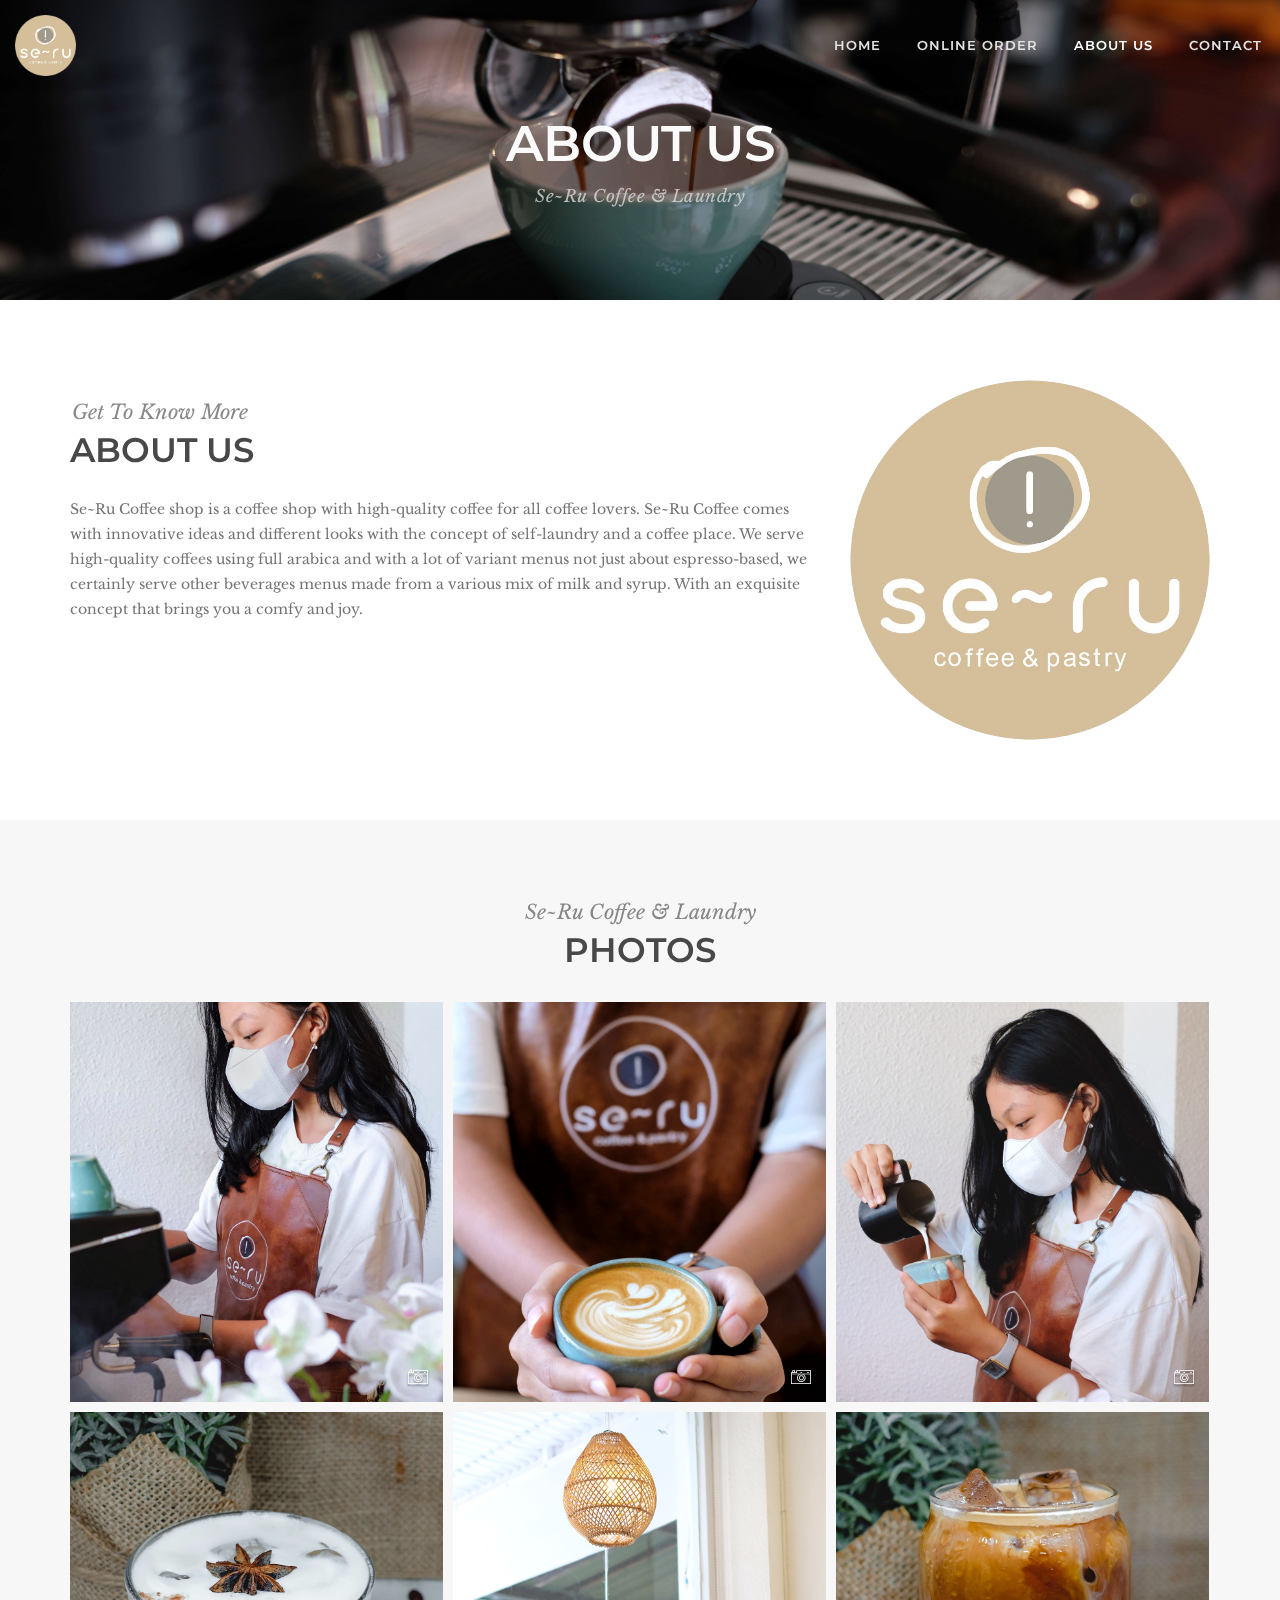
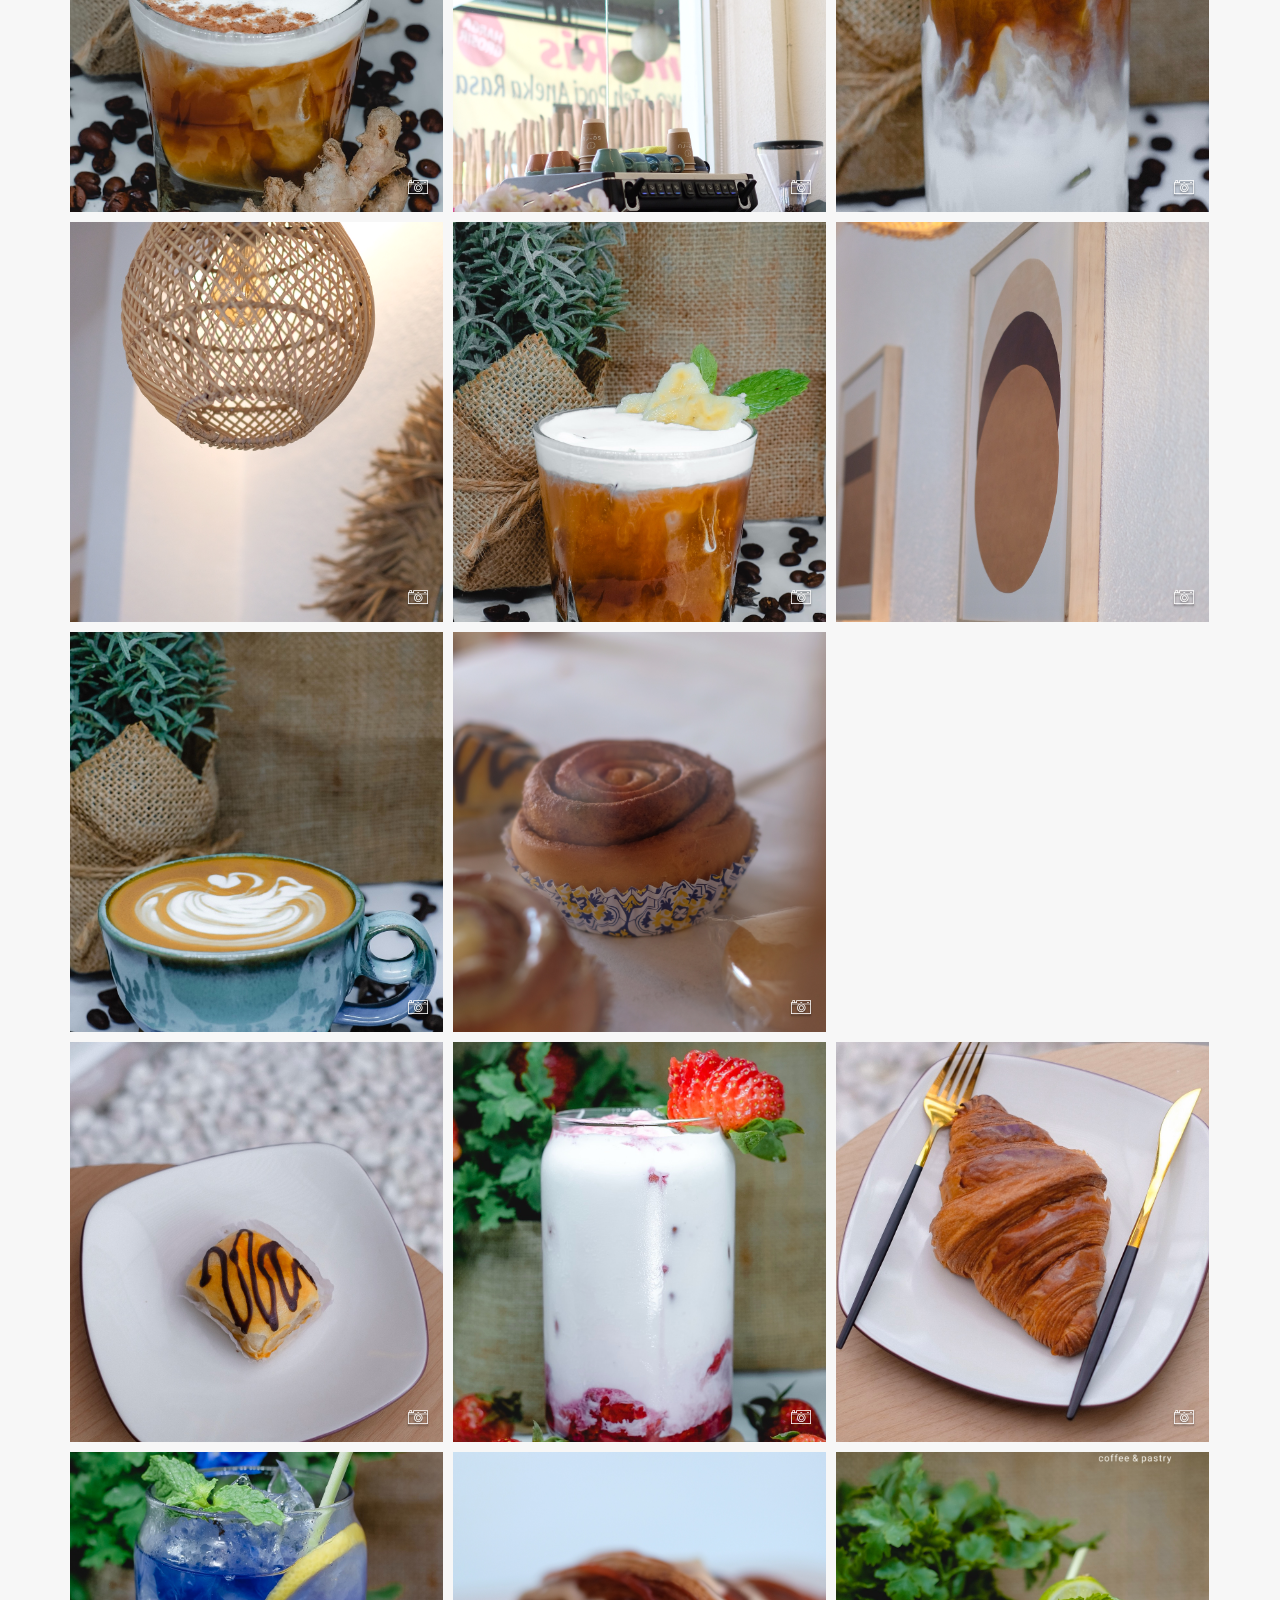
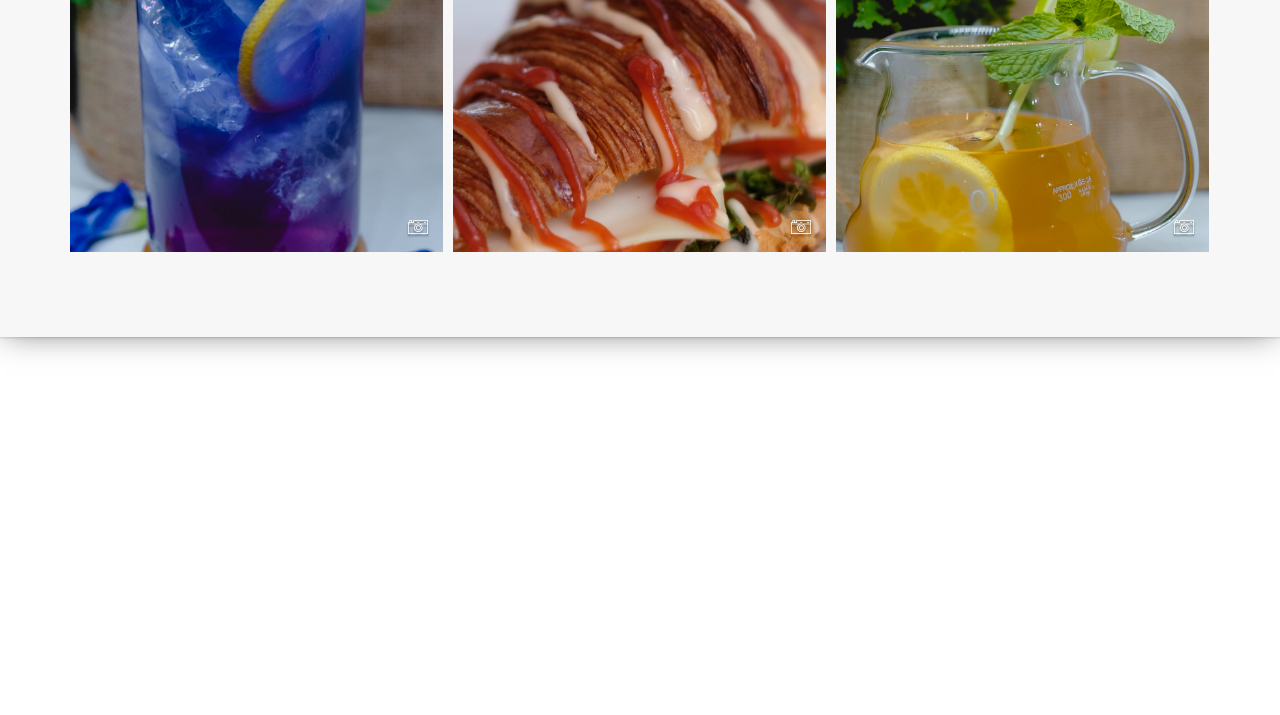
==== commit 750ffd13: "Modify Home" ====
--- a/about/index.html
+++ b/about/index.html
@@ -20,10 +20,6 @@
     <link rel="stylesheet" href="../css/animations.css" />
     <link rel="stylesheet" href="../scripts/flexslider/flexslider.css" />
     <link rel="icon" href="../images/favicon.ico" />
-    <link
-      rel="icon"
-      href="http://templates.framework-y.com/images/favicon.png"
-    />
     <link rel="stylesheet" href="../skin.css" />
     <!-- Extra optional content header -->
   </head>
@@ -69,7 +65,7 @@
                     <a href="/about">About Us</a>
                   </li>
                   <li class="dropdown">
-                    <a href="https://wa.me/081999372149">Contact</a>
+                    <a href="https://wa.me/+6281999372149">Contact</a>
                   </li>
                 </ul>
               </div>
@@ -104,8 +100,8 @@
                 <p>Get To Know More</p>
               </div>
               <p>
-                Seru coffee shop is a coffee shop with high-quality coffee for
-                all coffee lovers. Seru coffee comes with innovative ideas and
+                Se~Ru Coffee shop is a coffee shop with high-quality coffee for
+                all coffee lovers. Se~Ru Coffee comes with innovative ideas and
                 different looks with the concept of self-laundry and a coffee
                 place. We serve high-quality coffees using full arabica and with
                 a lot of variant menus not just about espresso-based, we
@@ -395,26 +391,20 @@
               <div class="btn-group social-group btn-group-icons">
                 <a
                   target="_blank"
-                  href="gallery-album.html#"
+                  href="https://www.facebook.com/Seru-coffee-111725888112318/"
                   data-social="share-facebook"
                   ><i class="fa fa-facebook"></i
                 ></a>
                 <a
                   target="_blank"
-                  href="gallery-album.html#"
-                  data-social="share-twitter"
-                  ><i class="fa fa-twitter"></i
-                ></a>
-                <a
-                  target="_blank"
-                  href="gallery-album.html#"
+                  href="https://www.instagram.com/serucoffee.bali/"
                   data-social="share-google"
                   ><i class="fa fa-instagram"></i
                 ></a>
-                <a
-                  target="_blank"
-                  href="gallery-album.html#"
-                  data-social="share-linkedin"
+                <a target="_blank" href="#" data-social="share-twitter"
+                  ><i class="fa fa-twitter"></i
+                ></a>
+                <a target="_blank" href="#" data-social="share-linkedin"
                   ><i class="fa fa-youtube"></i
                 ></a>
               </div>
@@ -424,8 +414,7 @@
         </div>
         <div class="row copy-row">
           <div class="col-md-12 copy-text">
-            Copyright © 2022 Seru Coffee & Laundry - serucoffeebali@gmail.com -
-            0819-9937-2149
+            Copyright © 2022 Se~Ru Coffee & Laundry
           </div>
         </div>
       </div>
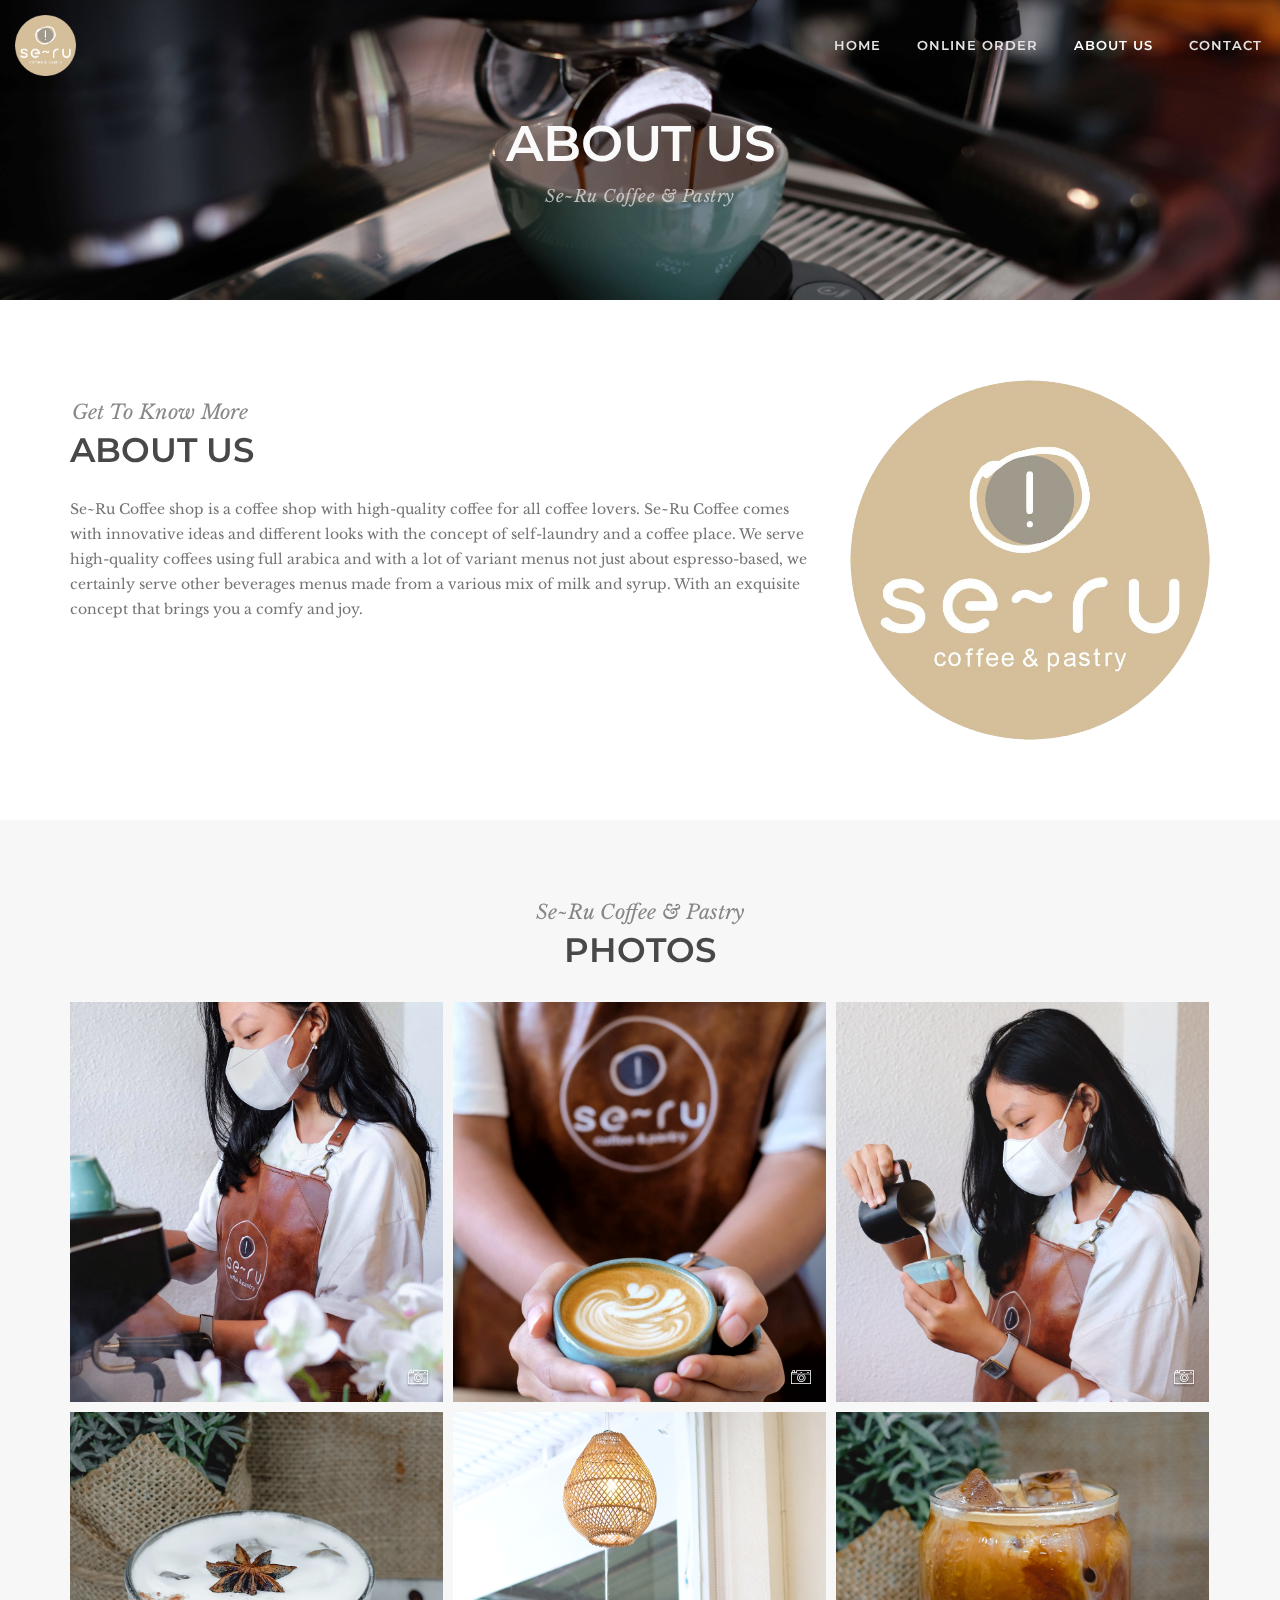
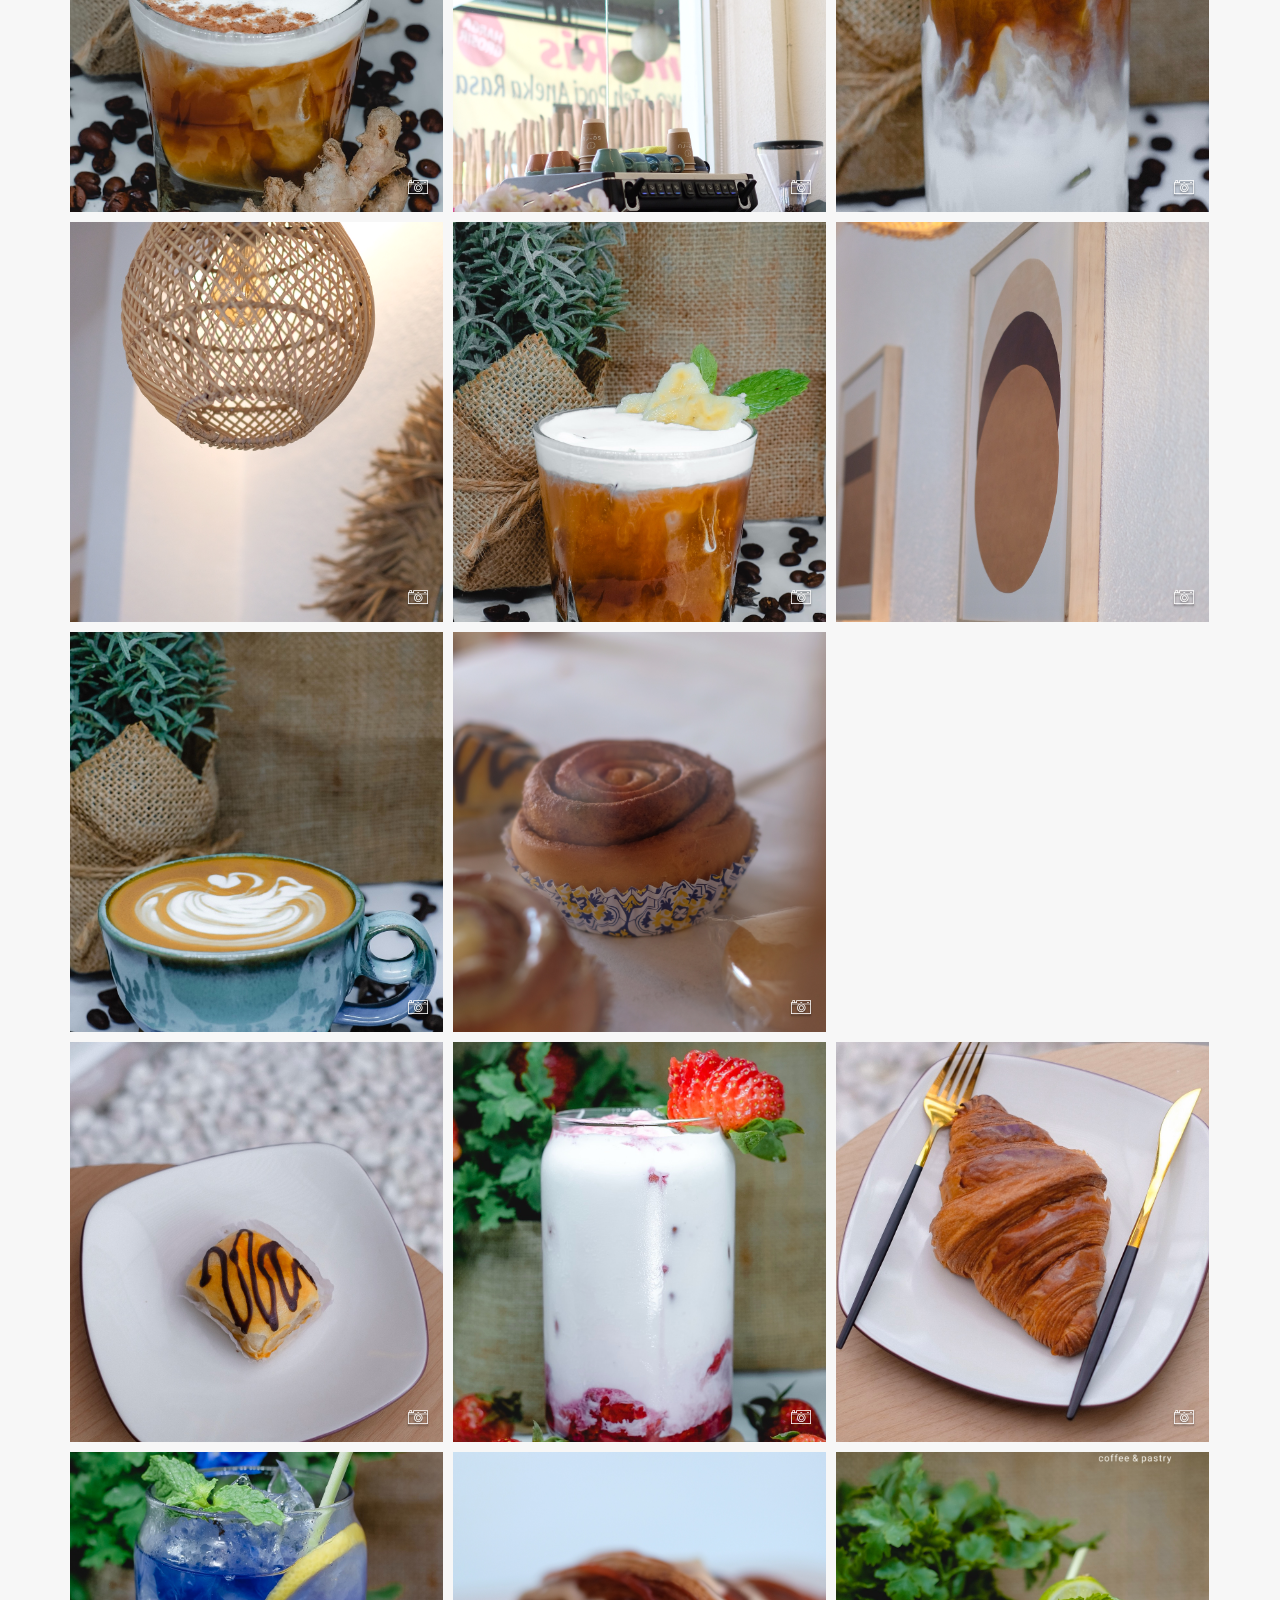
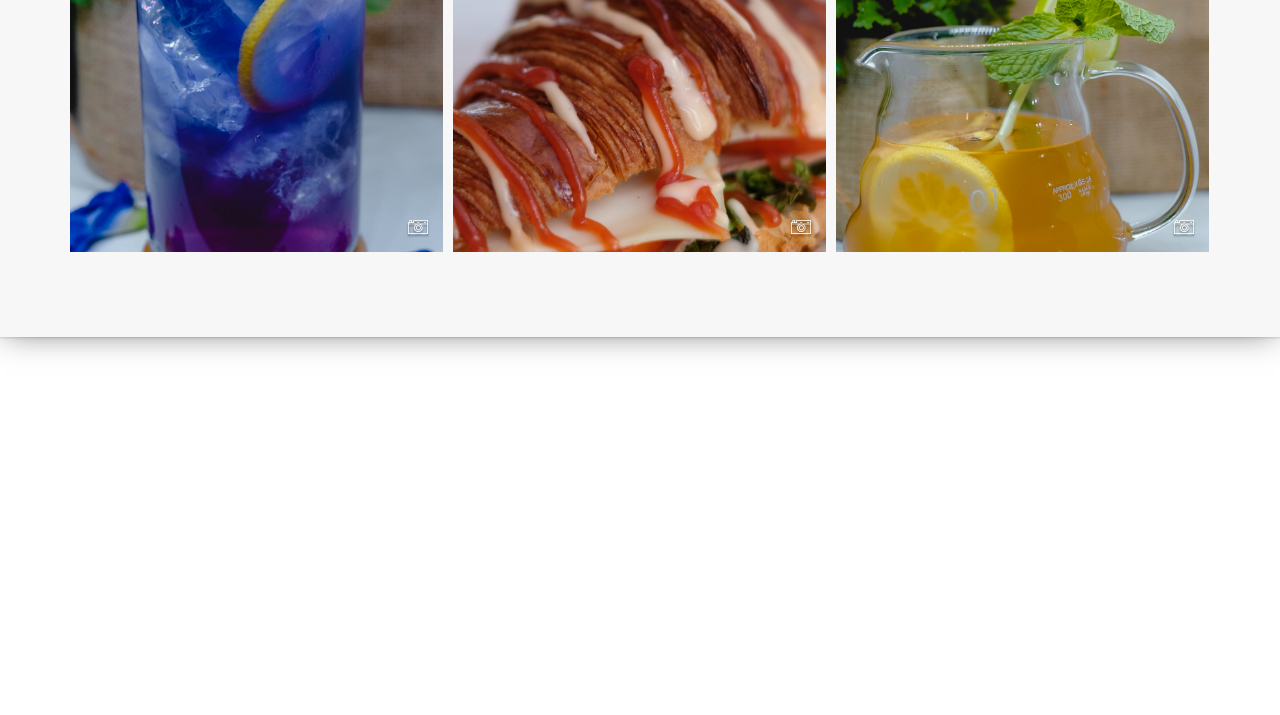
==== commit ba55e22e: "replace laundry to pastry" ====
--- a/about/index.html
+++ b/about/index.html
@@ -7,8 +7,8 @@
     <meta charset="utf-8" />
     <meta http-equiv="X-UA-Compatible" content="IE=edge" />
     <meta name="viewport" content="width=device-width, initial-scale=1" />
-    <title>About Us | SE~RU COFFEE & LAUNDRY</title>
-    <meta name="description" content="About Us - SE~RU COFFEE &amp; LAUNDRY" />
+    <title>About Us | SE~RU COFFEE & PASTRY</title>
+    <meta name="description" content="About Us - SE~RU COFFEE &amp; PASTRY" />
     <script src="../scripts/jquery.min.js"></script>
     <link rel="stylesheet" href="../scripts/bootstrap/css/bootstrap.css" />
     <script src="../scripts/script.js"></script>
@@ -85,7 +85,7 @@
           <div class="title-base">
             <hr class="anima" />
             <h1>About Us</h1>
-            <p>Se~Ru Coffee & Laundry</p>
+            <p>Se~Ru Coffee & Pastry</p>
           </div>
         </div>
       </div>
@@ -124,7 +124,7 @@
             <div class="title-base">
               <hr />
               <h2>Photos</h2>
-              <p>Se~Ru Coffee & Laundry</p>
+              <p>Se~Ru Coffee & Pastry</p>
             </div>
             <div class="maso-box row" data-lightbox-anima="show-scale">
               <!-- Gallery Image -->
@@ -414,7 +414,7 @@
         </div>
         <div class="row copy-row">
           <div class="col-md-12 copy-text">
-            Copyright © 2022 Se~Ru Coffee & Laundry
+            Copyright © 2022 Se~Ru Coffee & Pastry
           </div>
         </div>
       </div>
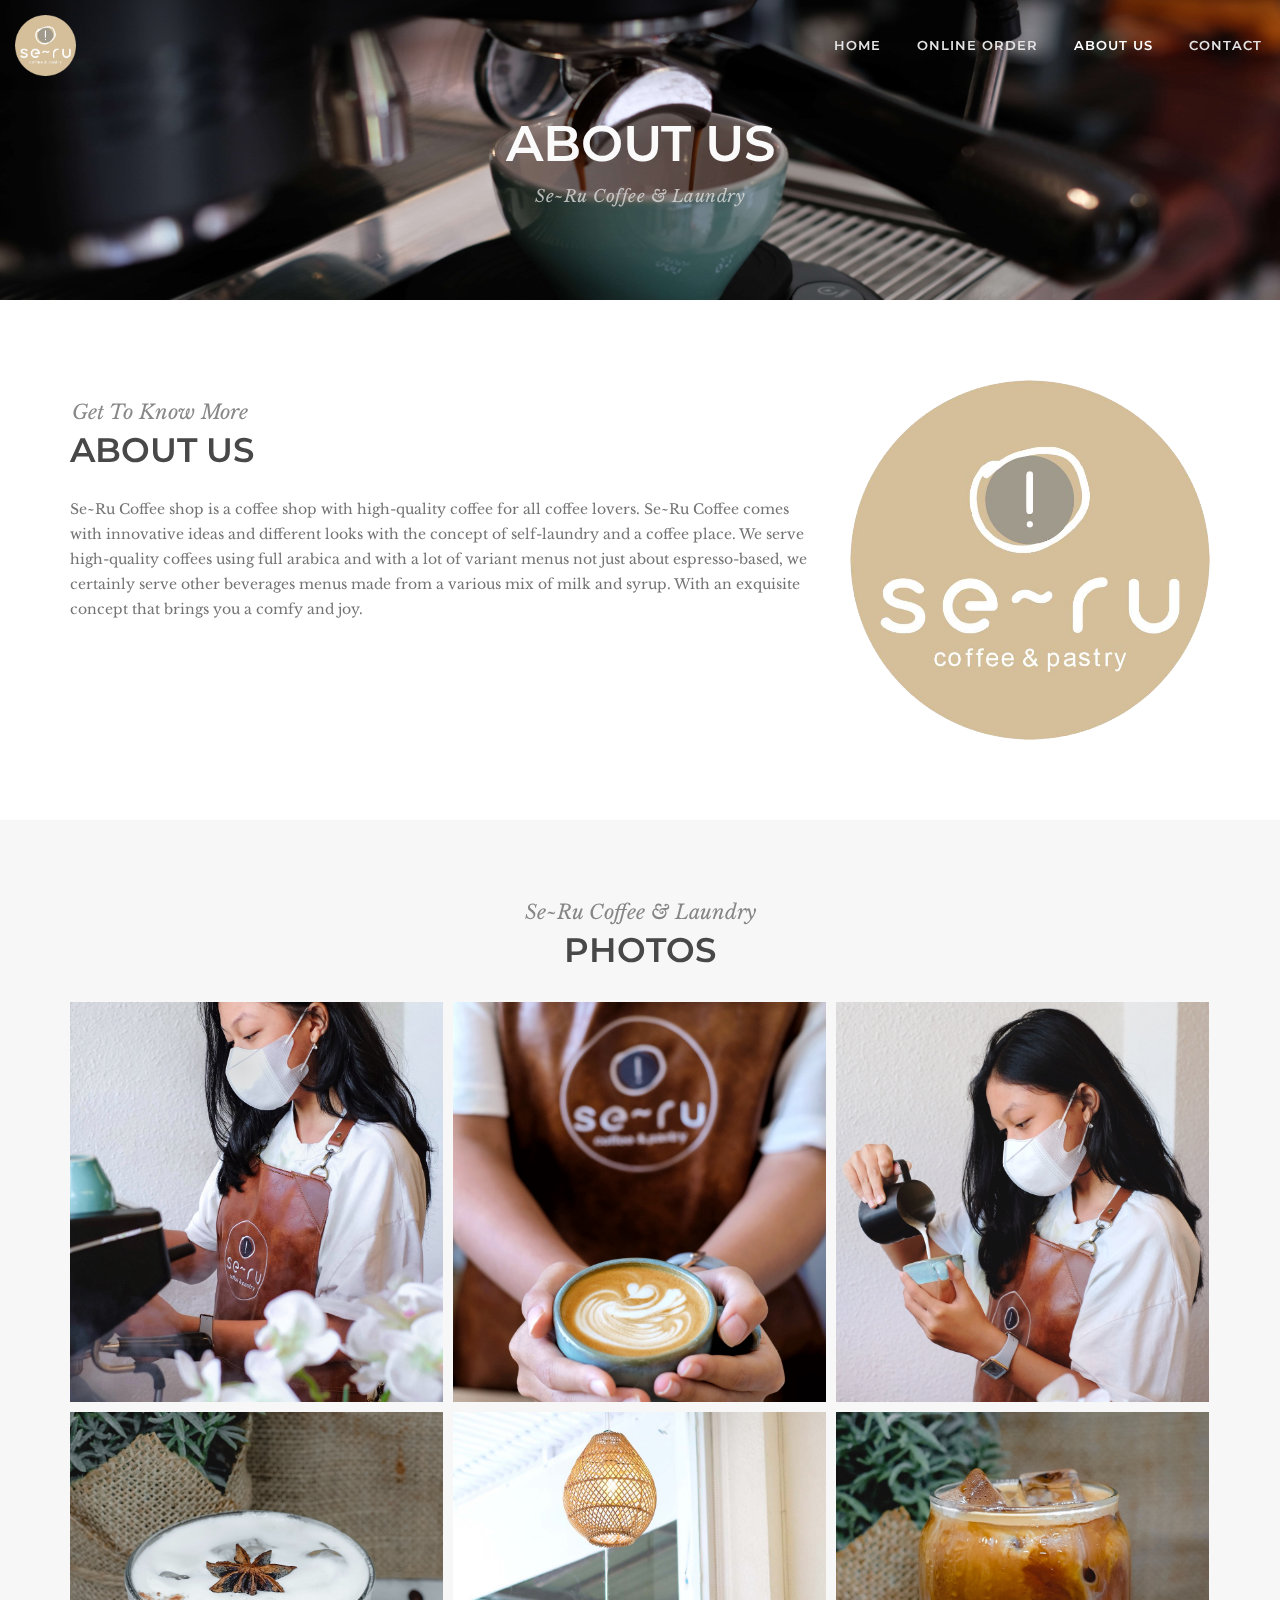
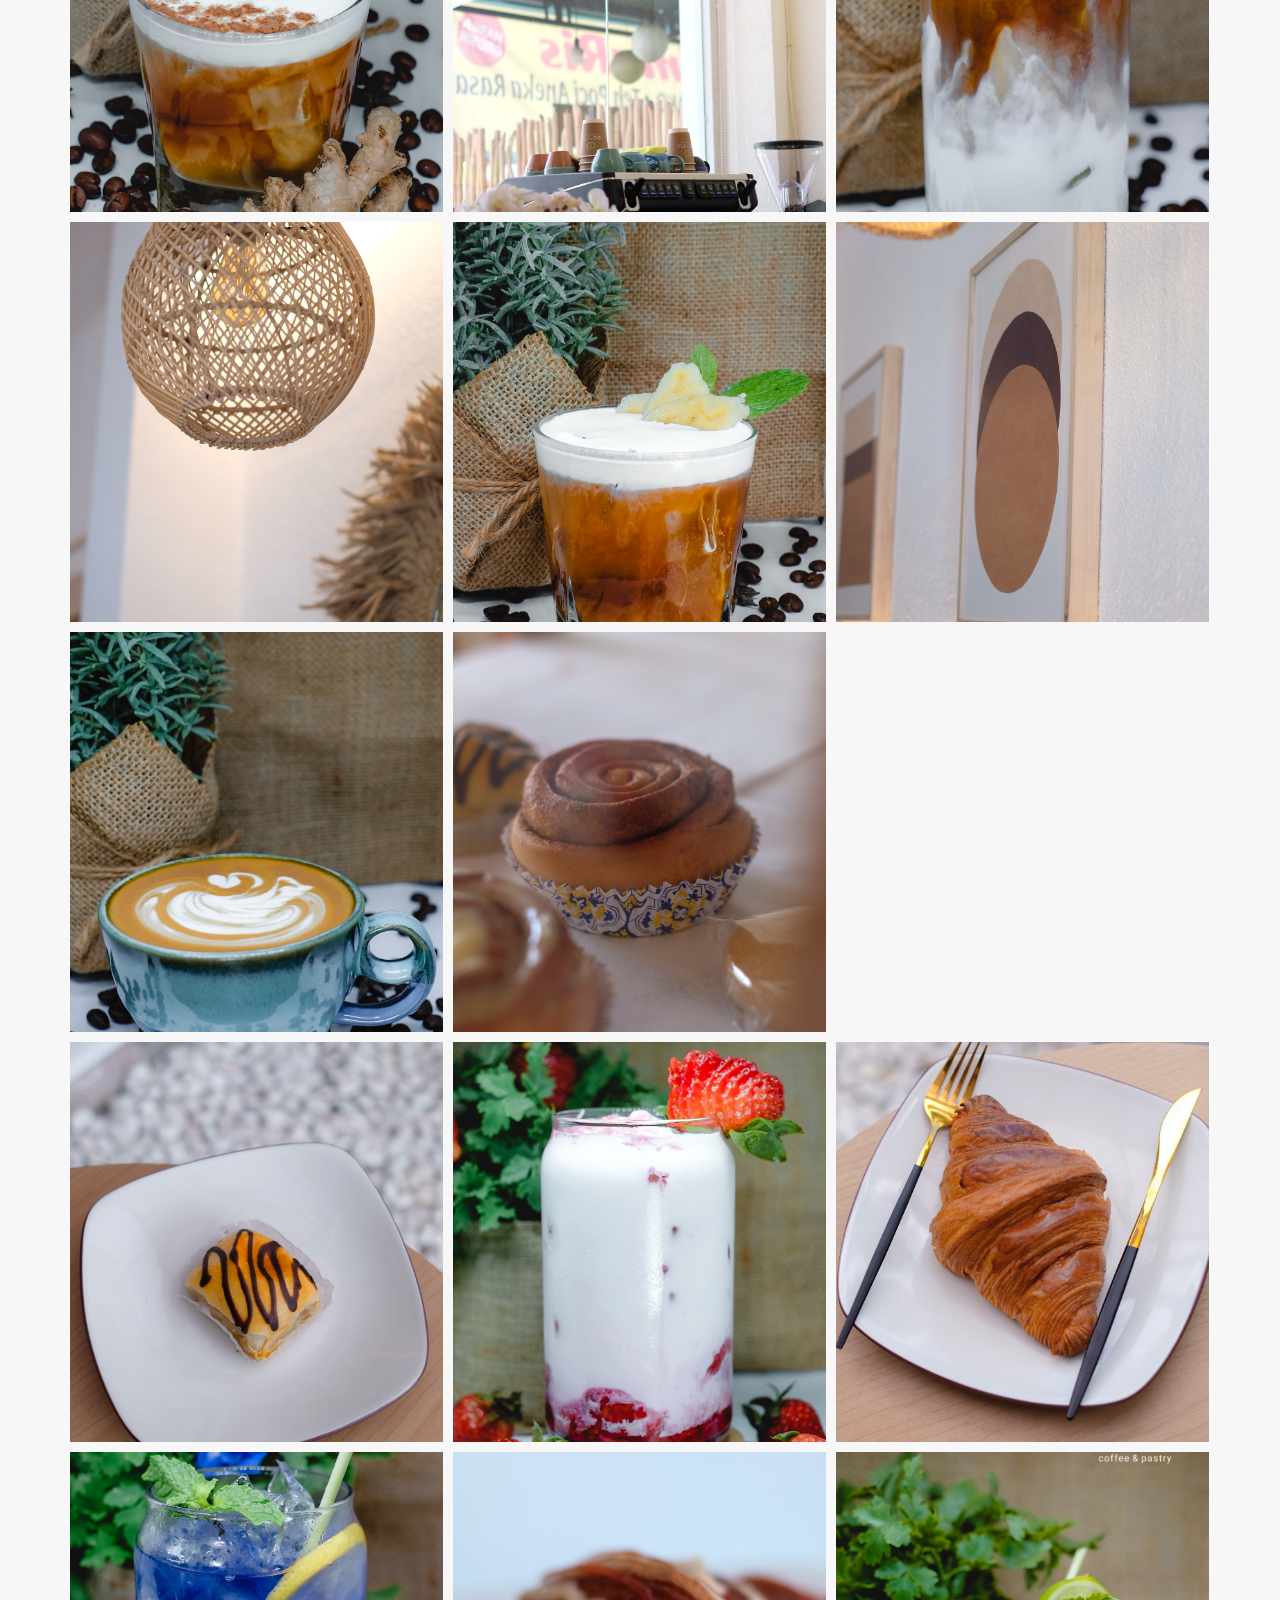
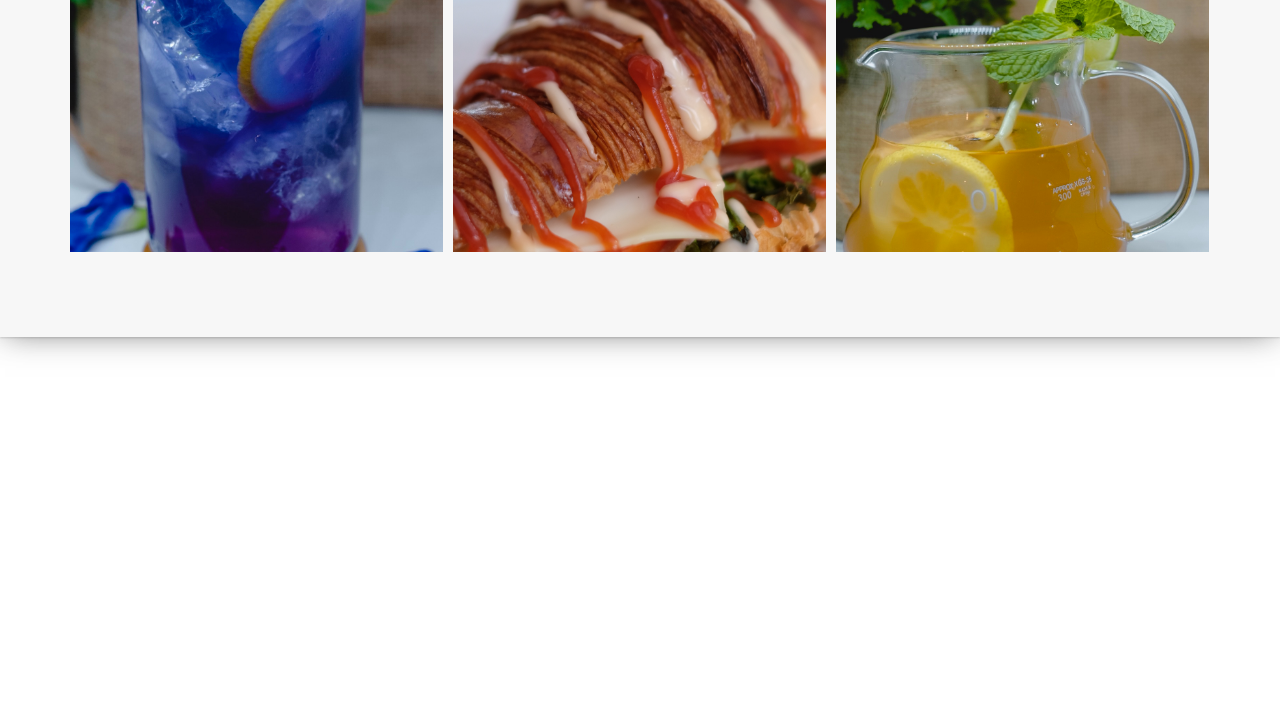
==== commit b294e37a: "Revisi 1" ====
--- a/about/index.html
+++ b/about/index.html
@@ -7,8 +7,8 @@
     <meta charset="utf-8" />
     <meta http-equiv="X-UA-Compatible" content="IE=edge" />
     <meta name="viewport" content="width=device-width, initial-scale=1" />
-    <title>About Us | SE~RU COFFEE & PASTRY</title>
-    <meta name="description" content="About Us - SE~RU COFFEE &amp; PASTRY" />
+    <title>About Us | SE~RU COFFEE & LAUNDRY</title>
+    <meta name="description" content="About Us - SE~RU COFFEE &amp; LAUNDRY" />
     <script src="../scripts/jquery.min.js"></script>
     <link rel="stylesheet" href="../scripts/bootstrap/css/bootstrap.css" />
     <script src="../scripts/script.js"></script>
@@ -22,6 +22,10 @@
     <link rel="icon" href="../images/favicon.ico" />
     <link rel="stylesheet" href="../skin.css" />
     <!-- Extra optional content header -->
+    <link
+      rel="stylesheet"
+      href="https://cdnjs.cloudflare.com/ajax/libs/font-awesome/4.7.0/css/font-awesome.min.css"
+    />
   </head>
   <body class="gallery-album">
     <div id="preloader"></div>
@@ -85,7 +89,7 @@
           <div class="title-base">
             <hr class="anima" />
             <h1>About Us</h1>
-            <p>Se~Ru Coffee & Pastry</p>
+            <p>Se~Ru Coffee & Laundry</p>
           </div>
         </div>
       </div>
@@ -124,7 +128,7 @@
             <div class="title-base">
               <hr />
               <h2>Photos</h2>
-              <p>Se~Ru Coffee & Pastry</p>
+              <p>Se~Ru Coffee & Laundry</p>
             </div>
             <div class="maso-box row" data-lightbox-anima="show-scale">
               <!-- Gallery Image -->
@@ -392,20 +396,20 @@
                 <a
                   target="_blank"
                   href="https://www.facebook.com/Seru-coffee-111725888112318/"
-                  data-social="share-facebook"
                   ><i class="fa fa-facebook"></i
                 ></a>
                 <a
                   target="_blank"
                   href="https://www.instagram.com/serucoffee.bali/"
-                  data-social="share-google"
                   ><i class="fa fa-instagram"></i
                 ></a>
-                <a target="_blank" href="#" data-social="share-twitter"
-                  ><i class="fa fa-twitter"></i
+                <a target="_blank" href="https://wa.me/+6281999372149"
+                  ><i class="fa fa-whatsapp"></i
                 ></a>
-                <a target="_blank" href="#" data-social="share-linkedin"
-                  ><i class="fa fa-youtube"></i
+                <a
+                  target="_blank"
+                  href="https://maps.app.goo.gl/k6YQuTU8DNVAdZmM6"
+                  ><i class="fa fa-map-marker"></i
                 ></a>
               </div>
             </div>
@@ -418,11 +422,7 @@
           </div>
         </div>
       </div>
-      <link
-        property=""
-        rel="stylesheet"
-        href="../scripts/iconsmind/line-icons.min.css"
-      />
+
       <script async src="../scripts/bootstrap/js/bootstrap.min.js"></script>
       <script src="../scripts/imagesloaded.min.js"></script>
       <script src="../scripts/parallax.min.js"></script>
--- a/style.css
+++ b/style.css
@@ -1206,27 +1206,27 @@
 
 .social-group [class*="facebook"]:hover,
 .social-colors [class*="facebook"] {
-  background-color: #3b5998;
+  background-color: #464646;
 }
 
 .social-group [class*="twitter"]:hover,
 .social-colors [class*="twitter"] {
-  background-color: #3b8aca;
+  background-color: #464646;
 }
 
 .social-group [class*="google"]:hover,
 .social-colors [class*="google"] {
-  background-color: #d7473d;
+  background-color: #464646;
 }
 
 .social-group [class*="linkedin"]:hover,
 .social-colors [class*="linkedin"] {
-  background-color: #0077b5;
+  background-color: #464646;
 }
 
 .social-group [class*="youtube"]:hover,
 .social-colors [class*="youtube"] {
-  background-color: #cc181e;
+  background-color: #464646;
 }
 
 .social-group [class*="instagram"]:hover,
--- a/skin.css
+++ b/skin.css
@@ -1628,7 +1628,7 @@
 
 .btn-sm i {
   font-size: 17px;
-  transform: translateY(3px);
+  transform: translateY(1px);
   line-height: 16px;
 }
 
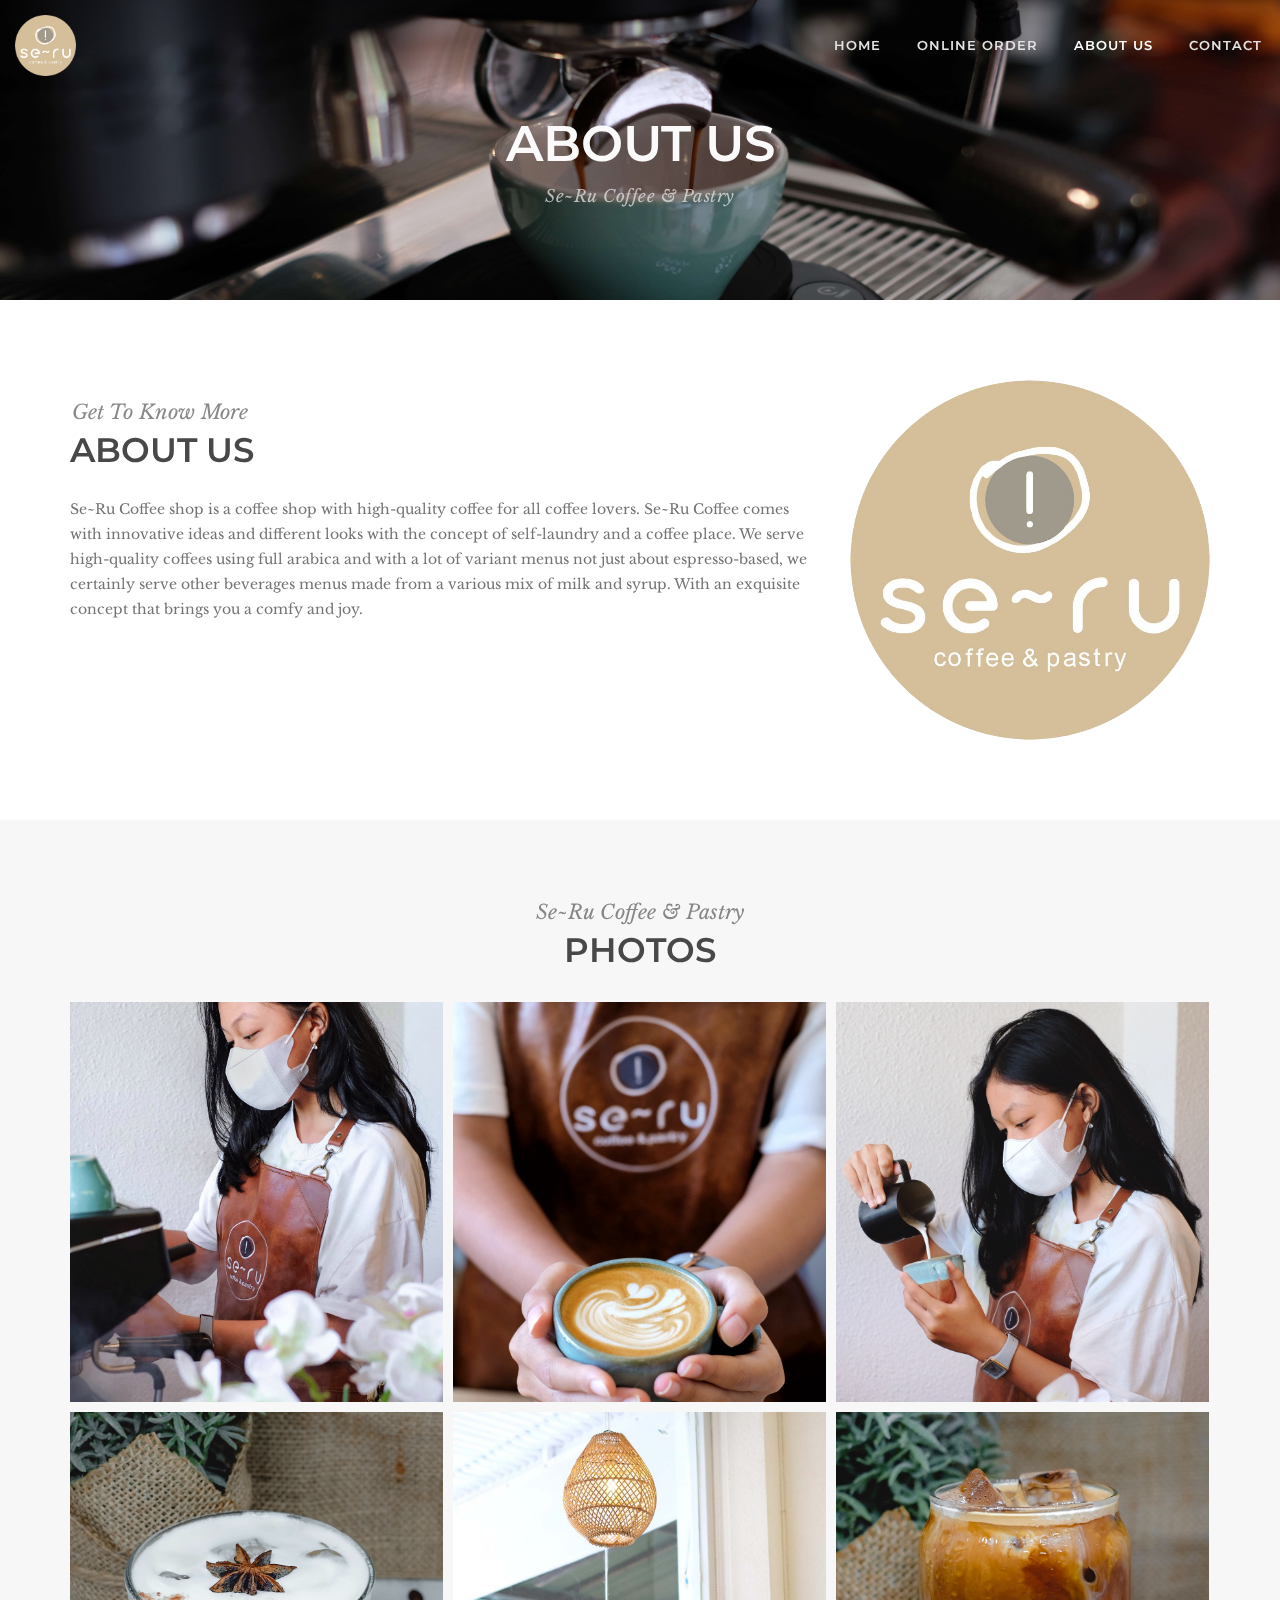
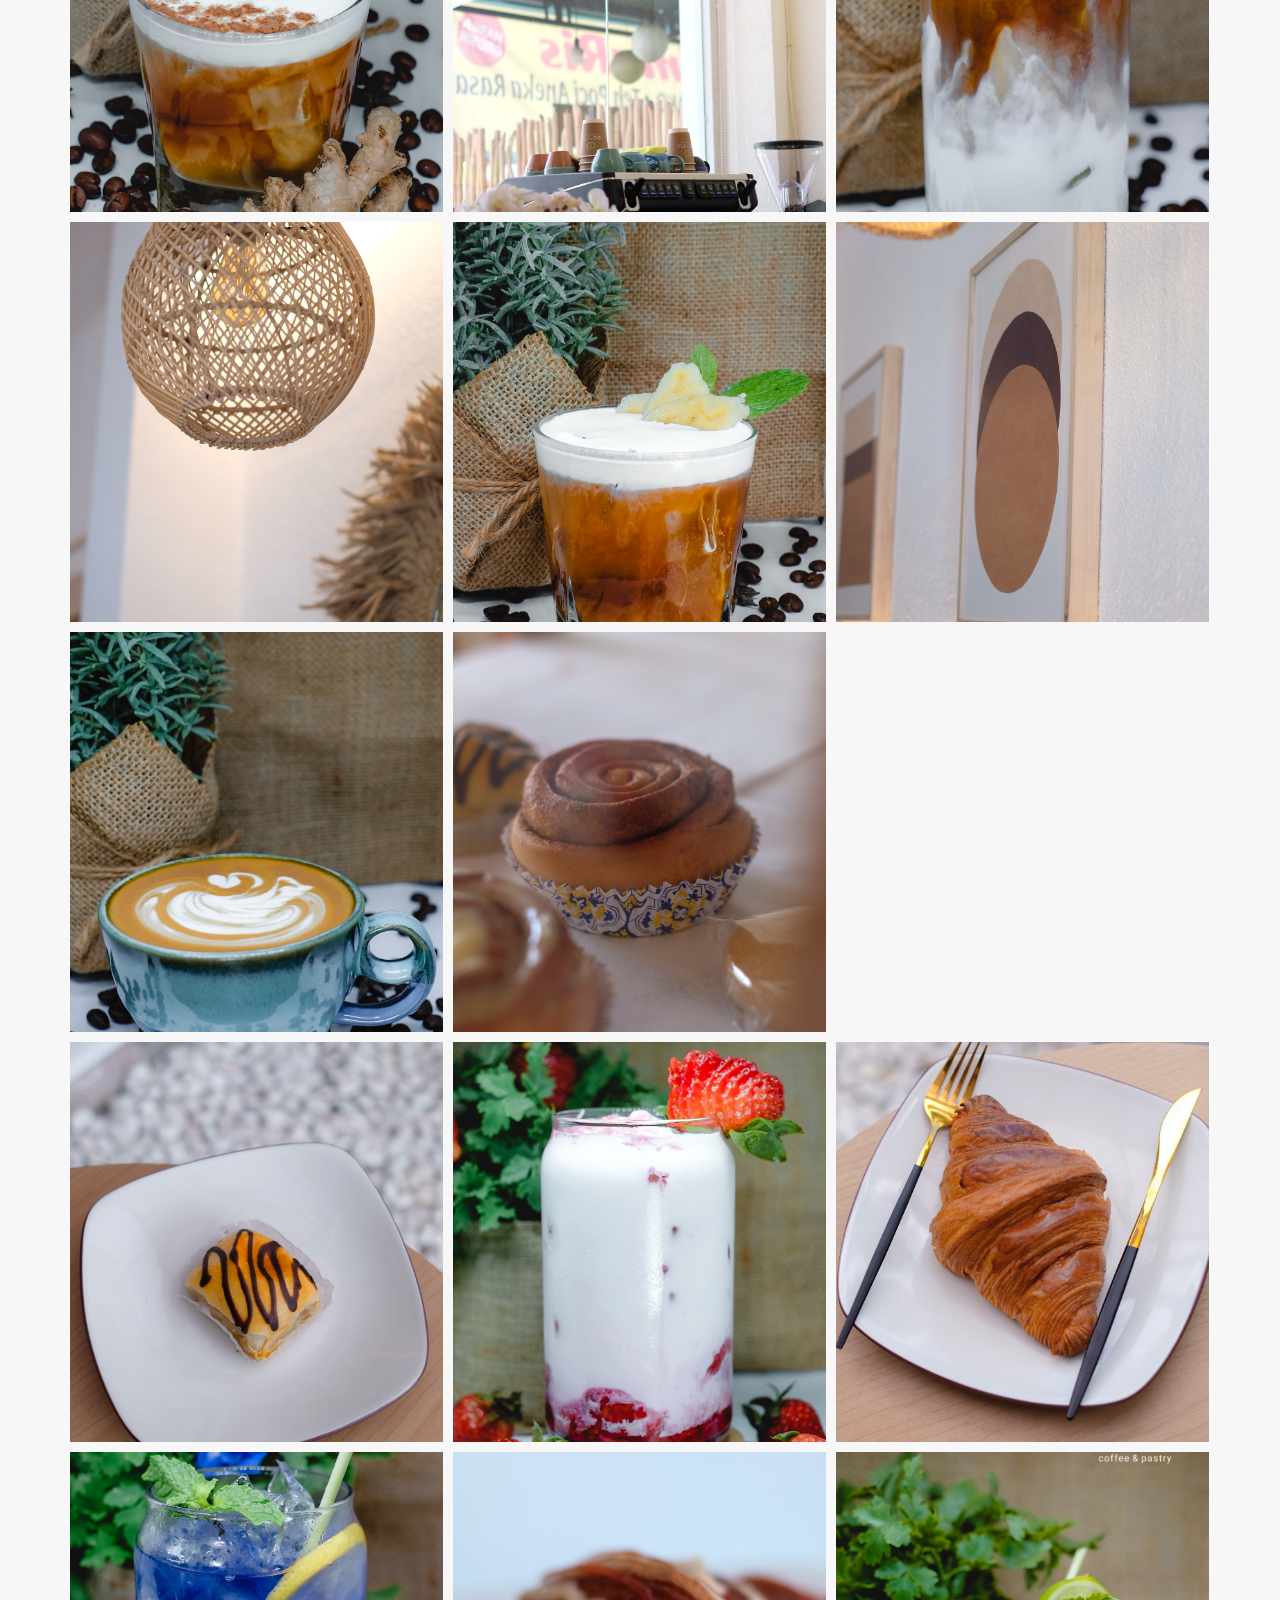
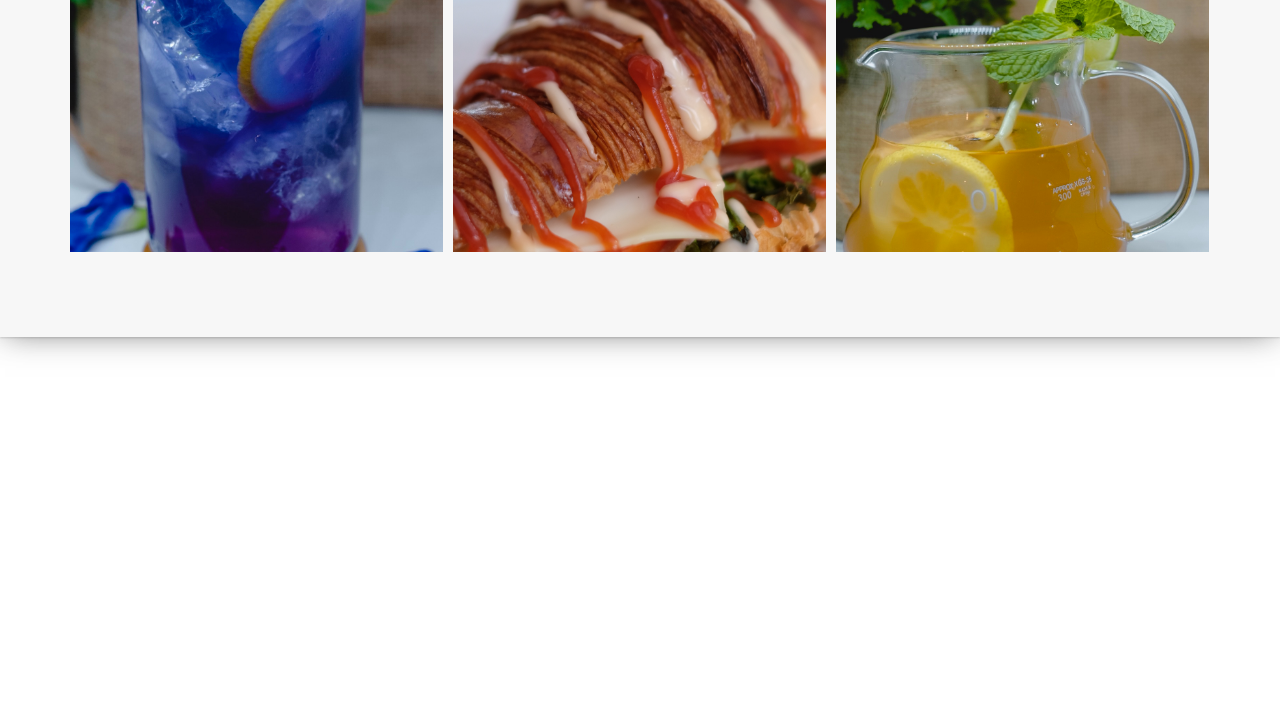
==== commit 75dfdcad: "Revisi 1 Fix Conflix" ====
--- a/about/index.html
+++ b/about/index.html
@@ -7,8 +7,8 @@
     <meta charset="utf-8" />
     <meta http-equiv="X-UA-Compatible" content="IE=edge" />
     <meta name="viewport" content="width=device-width, initial-scale=1" />
-    <title>About Us | SE~RU COFFEE & LAUNDRY</title>
-    <meta name="description" content="About Us - SE~RU COFFEE &amp; LAUNDRY" />
+    <title>About Us | SE~RU COFFEE & PASTRY</title>
+    <meta name="description" content="About Us - SE~RU COFFEE &amp; PASTRY" />
     <script src="../scripts/jquery.min.js"></script>
     <link rel="stylesheet" href="../scripts/bootstrap/css/bootstrap.css" />
     <script src="../scripts/script.js"></script>
@@ -89,7 +89,7 @@
           <div class="title-base">
             <hr class="anima" />
             <h1>About Us</h1>
-            <p>Se~Ru Coffee & Laundry</p>
+            <p>Se~Ru Coffee & Pastry</p>
           </div>
         </div>
       </div>
@@ -128,7 +128,7 @@
             <div class="title-base">
               <hr />
               <h2>Photos</h2>
-              <p>Se~Ru Coffee & Laundry</p>
+              <p>Se~Ru Coffee & Pastry</p>
             </div>
             <div class="maso-box row" data-lightbox-anima="show-scale">
               <!-- Gallery Image -->
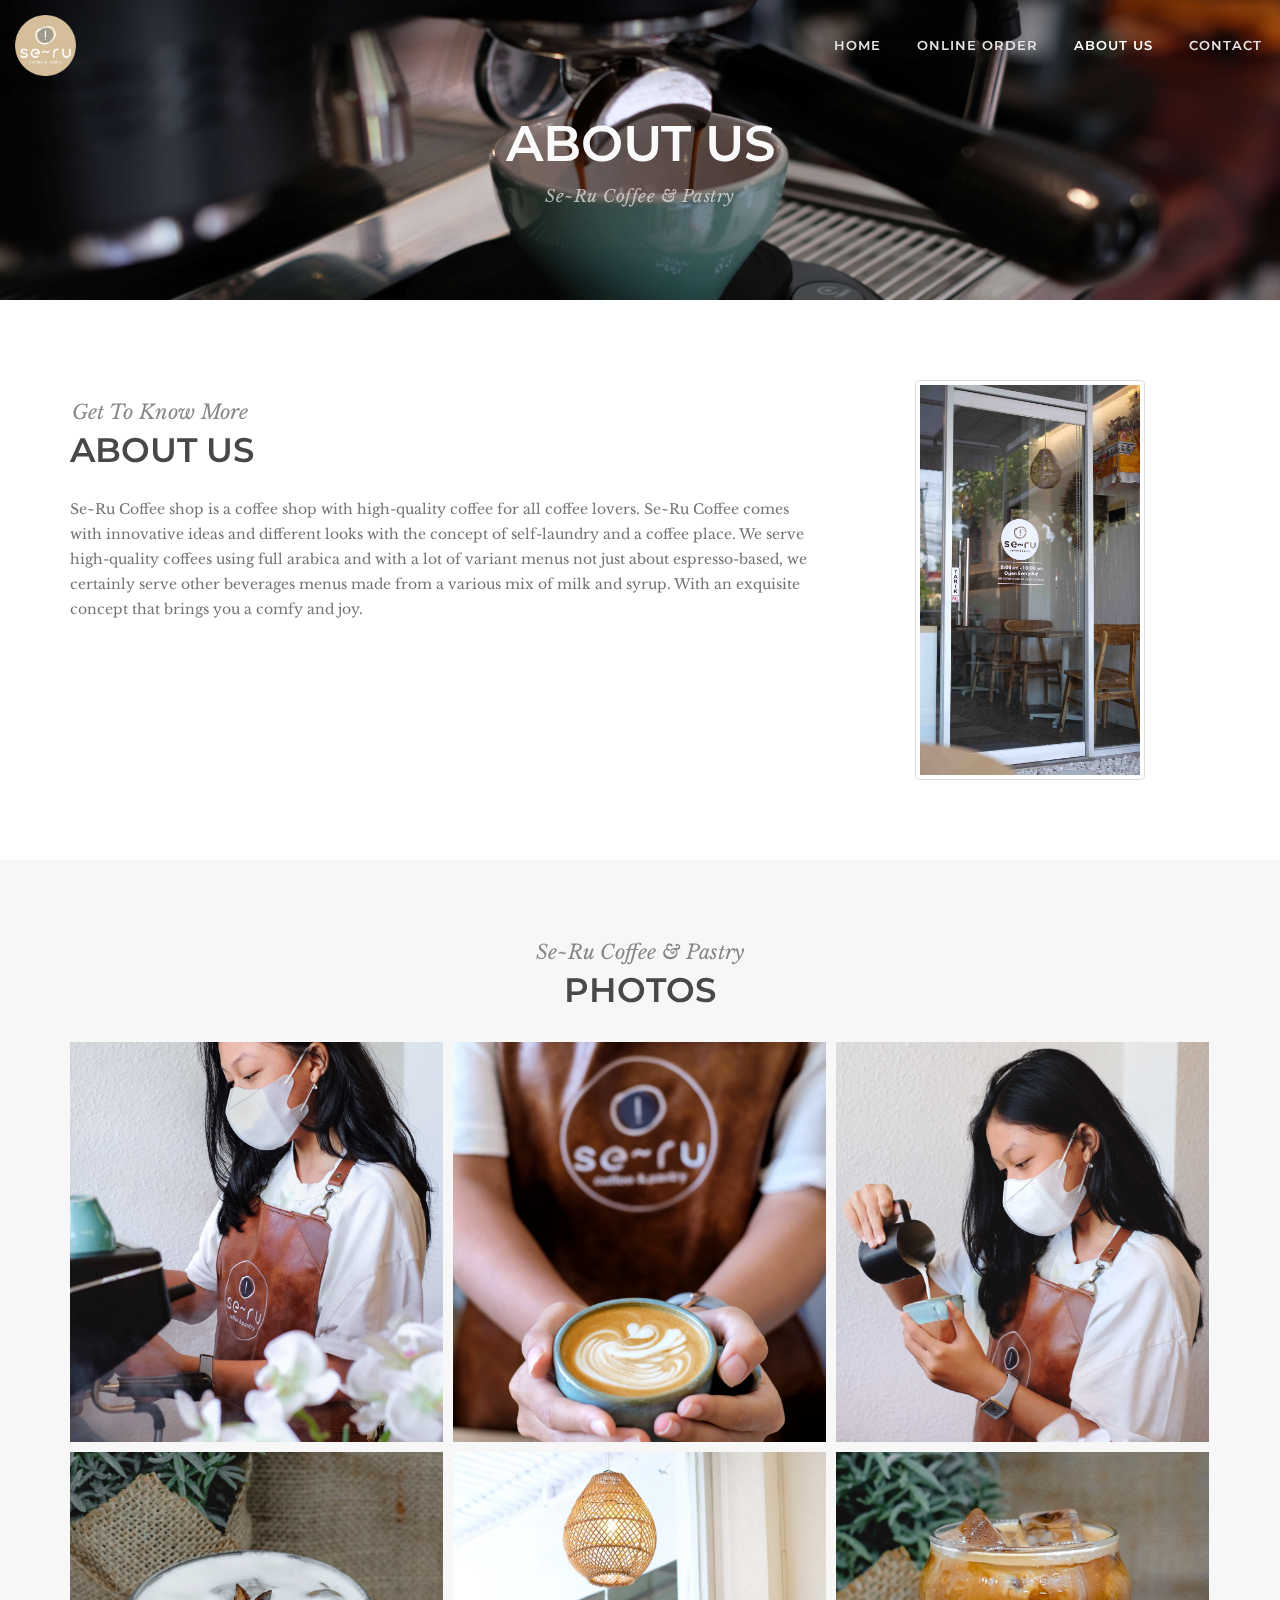
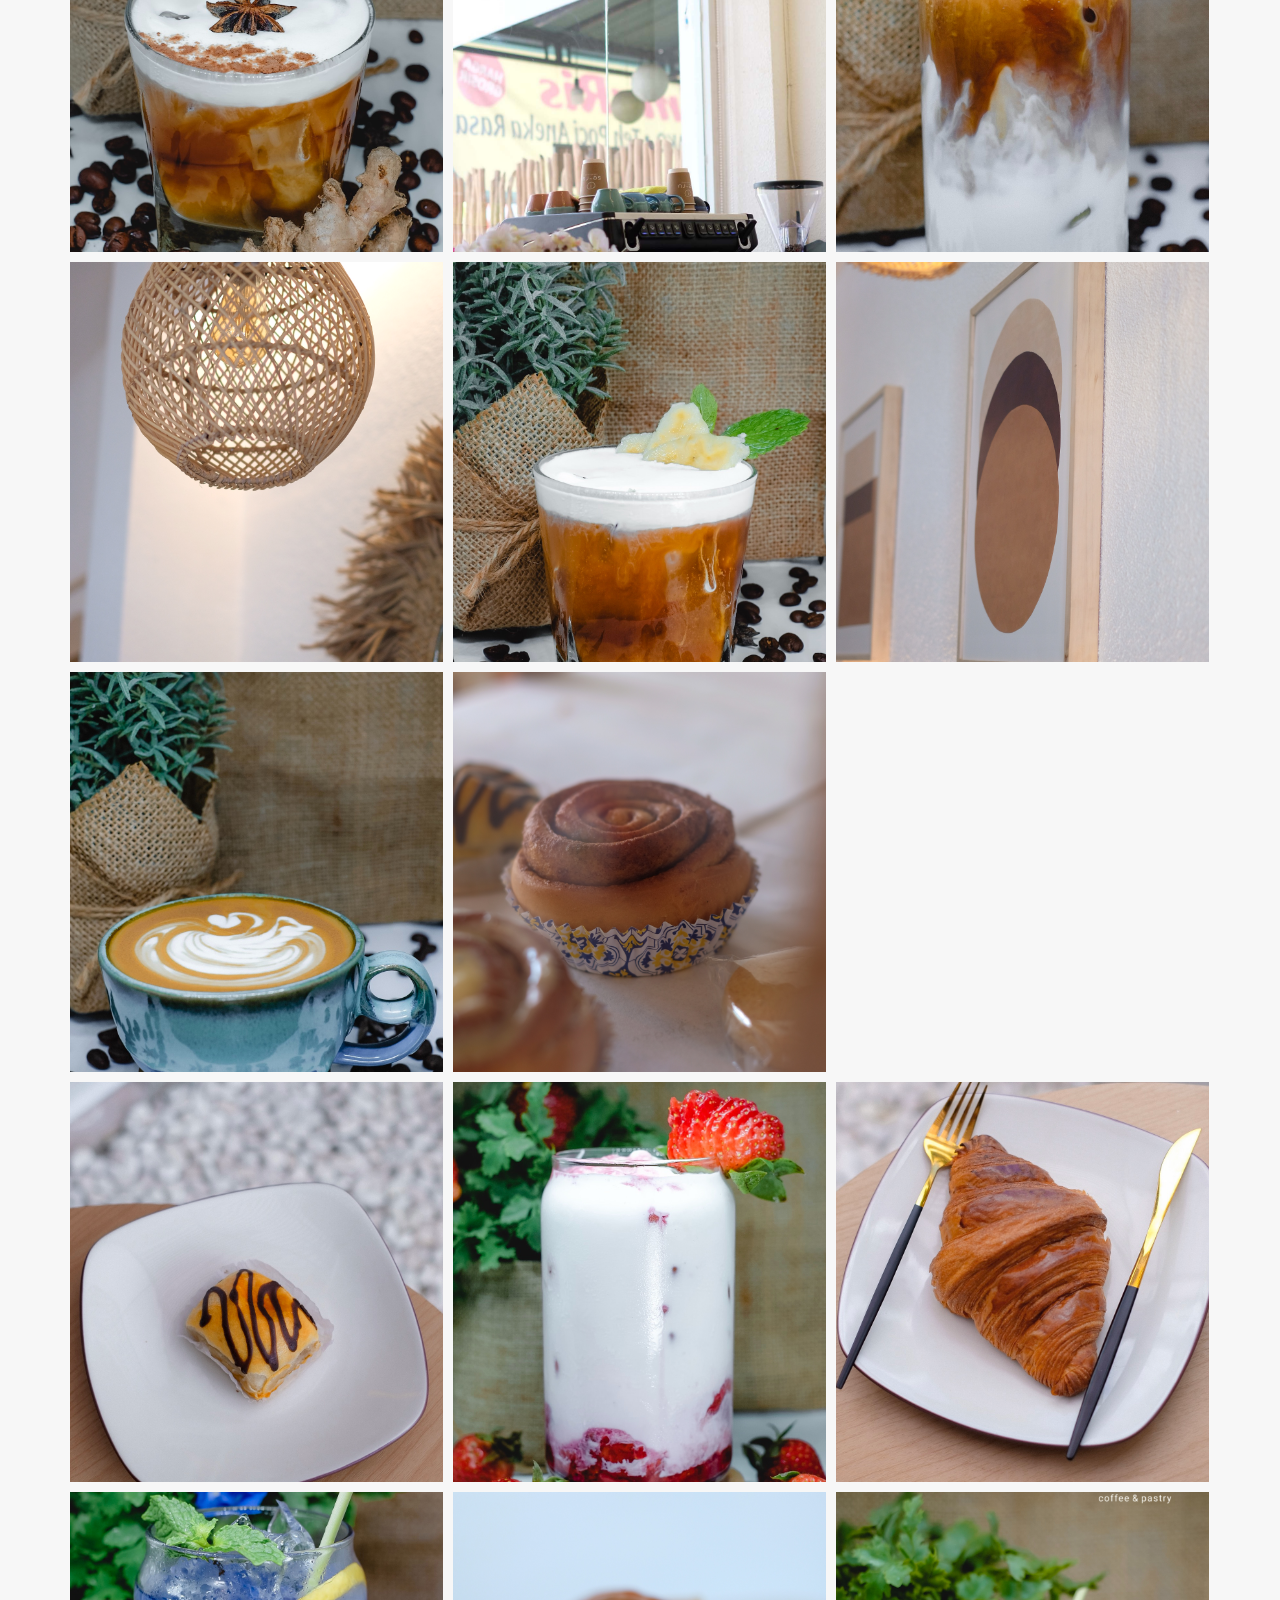
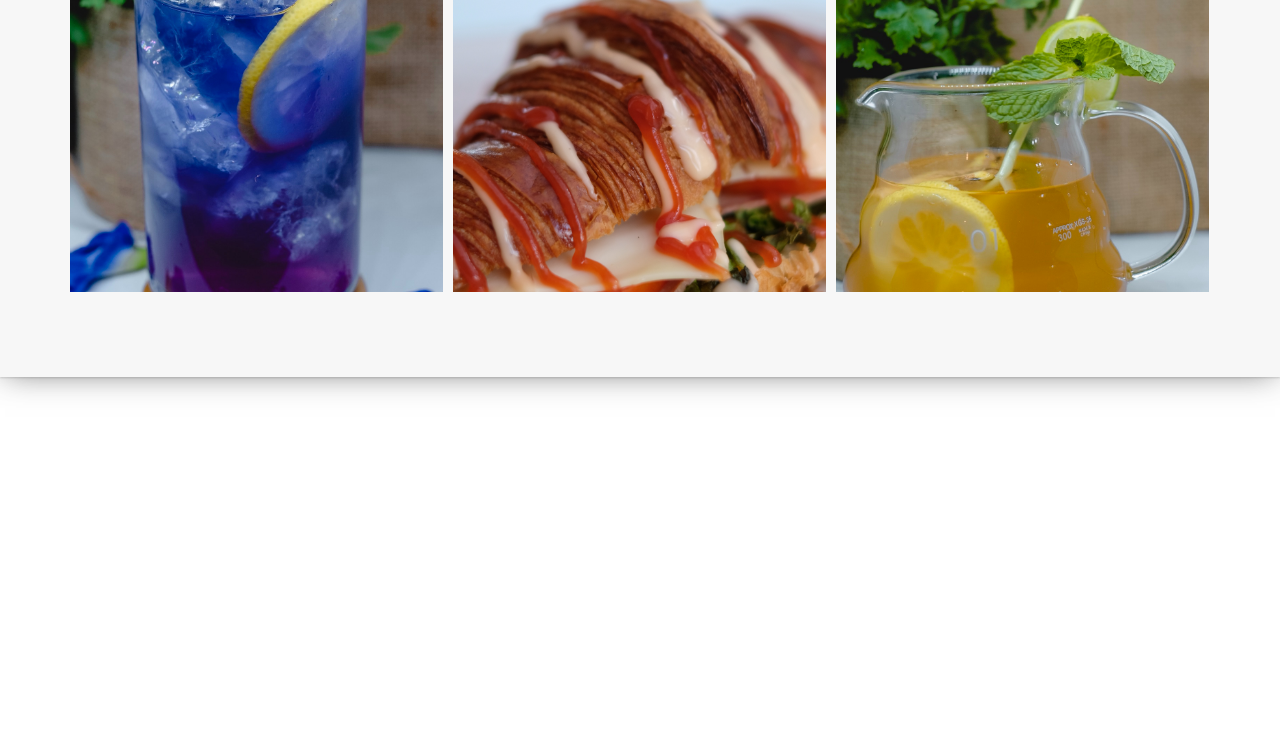
==== commit 45d948fc: "Update image in about us, and add mailto link" ====
--- a/about/index.html
+++ b/about/index.html
@@ -115,8 +115,13 @@
               </p>
               <hr class="space s" />
             </div>
-            <div class="col-md-4">
-              <img src="../images/logo-seru.png" alt="logo serucoffeebali" />
+            <div class="col-md-4 text-center">
+              <img
+                src="../images/about/about-1.jpg"
+                alt="About Us Foto"
+                style="max-height: 400px"
+                class="img-thumbnail"
+              />
             </div>
           </div>
         </div>
@@ -411,6 +416,9 @@
                   href="https://maps.app.goo.gl/k6YQuTU8DNVAdZmM6"
                   ><i class="fa fa-map-marker"></i
                 ></a>
+                <a target="_blank" href="mailto:serucoffeeshop@gmail.com"
+                  ><i class="fa fa-envelope-o"></i
+                ></a>
               </div>
             </div>
             <div class="col-md-3"></div>
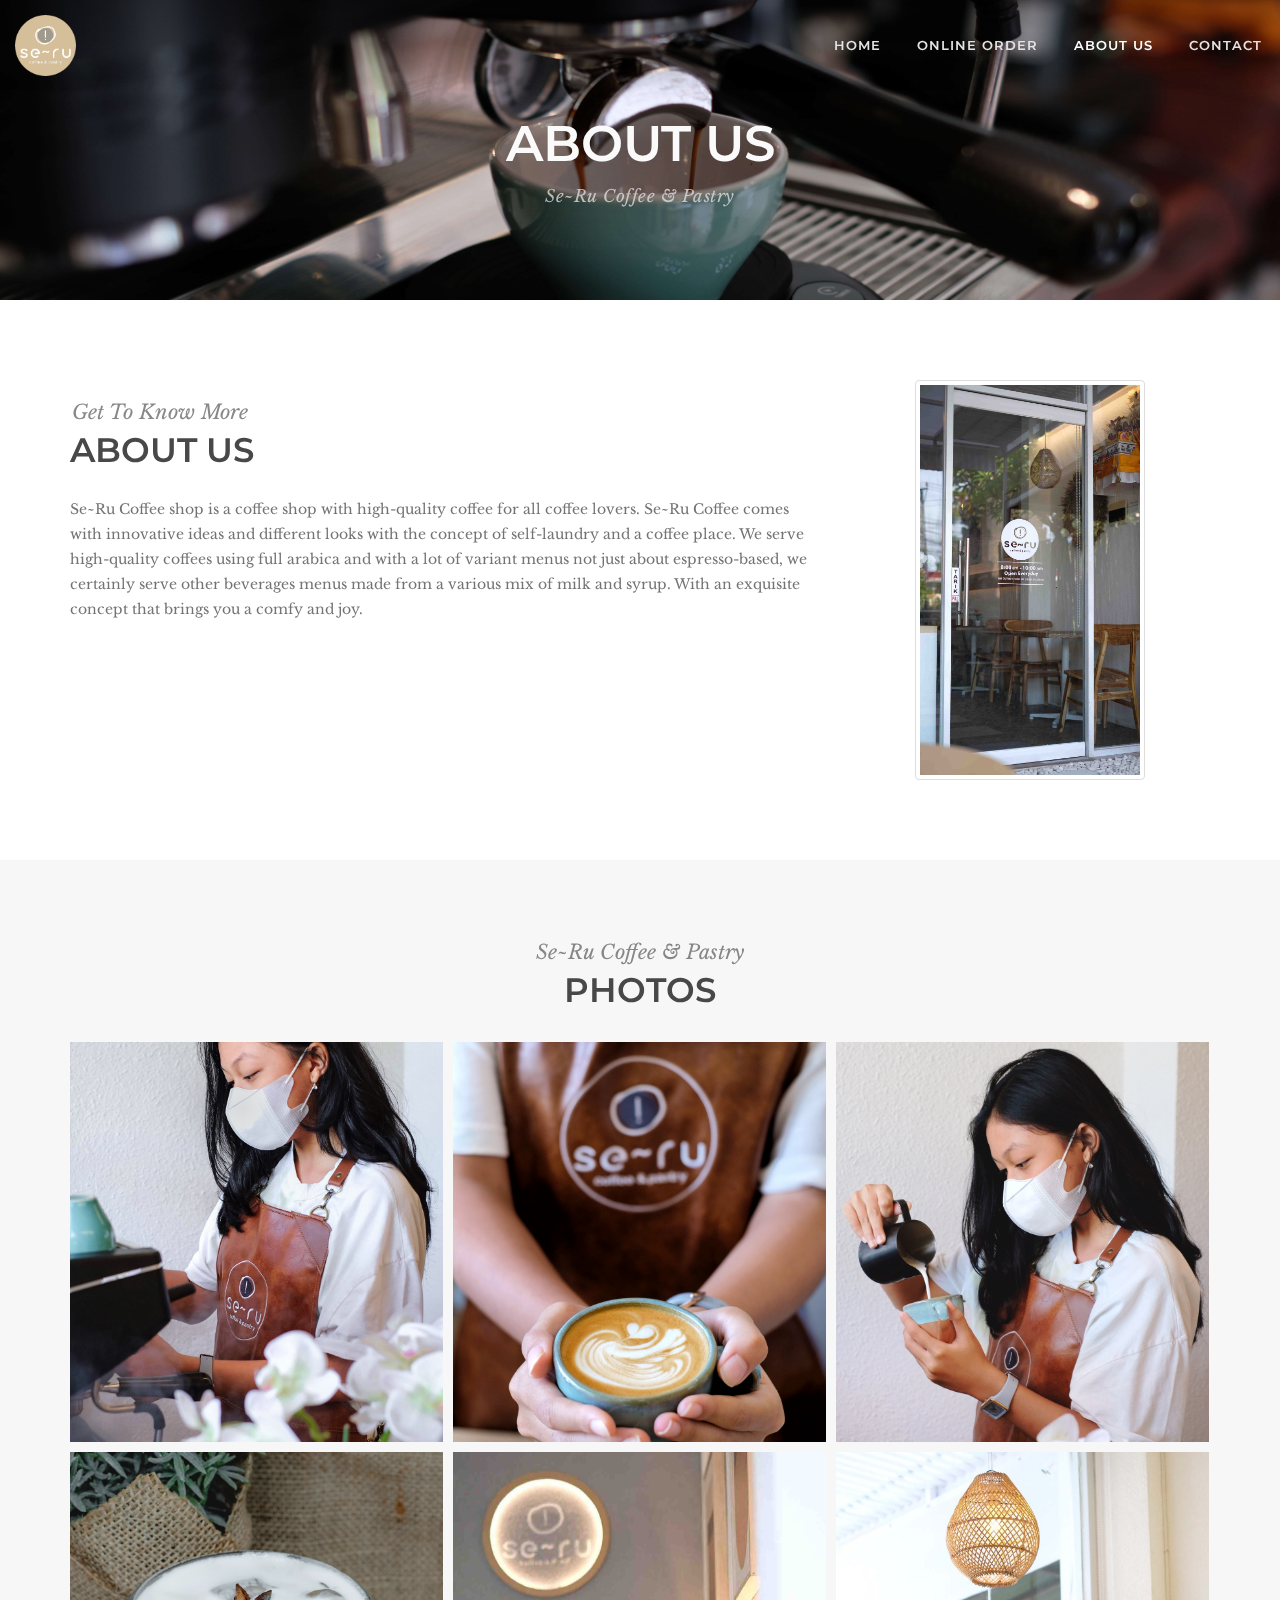
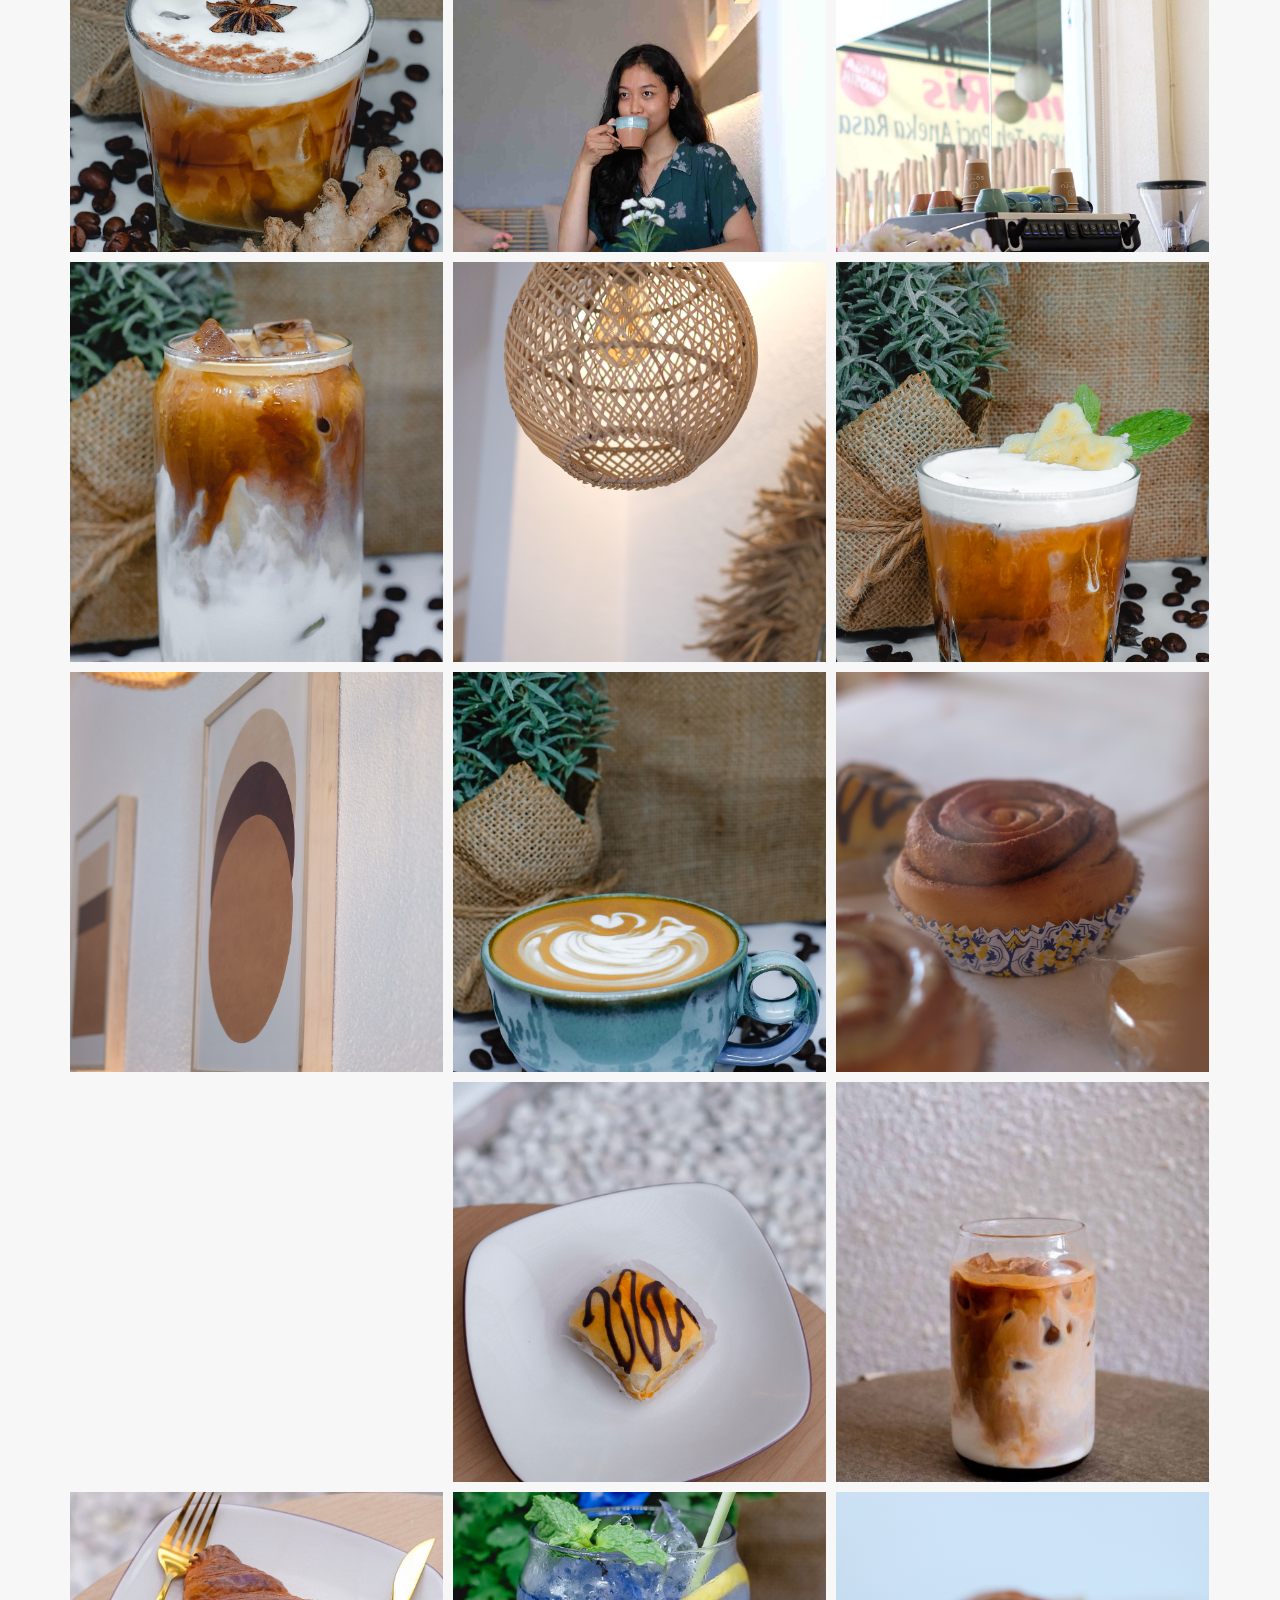
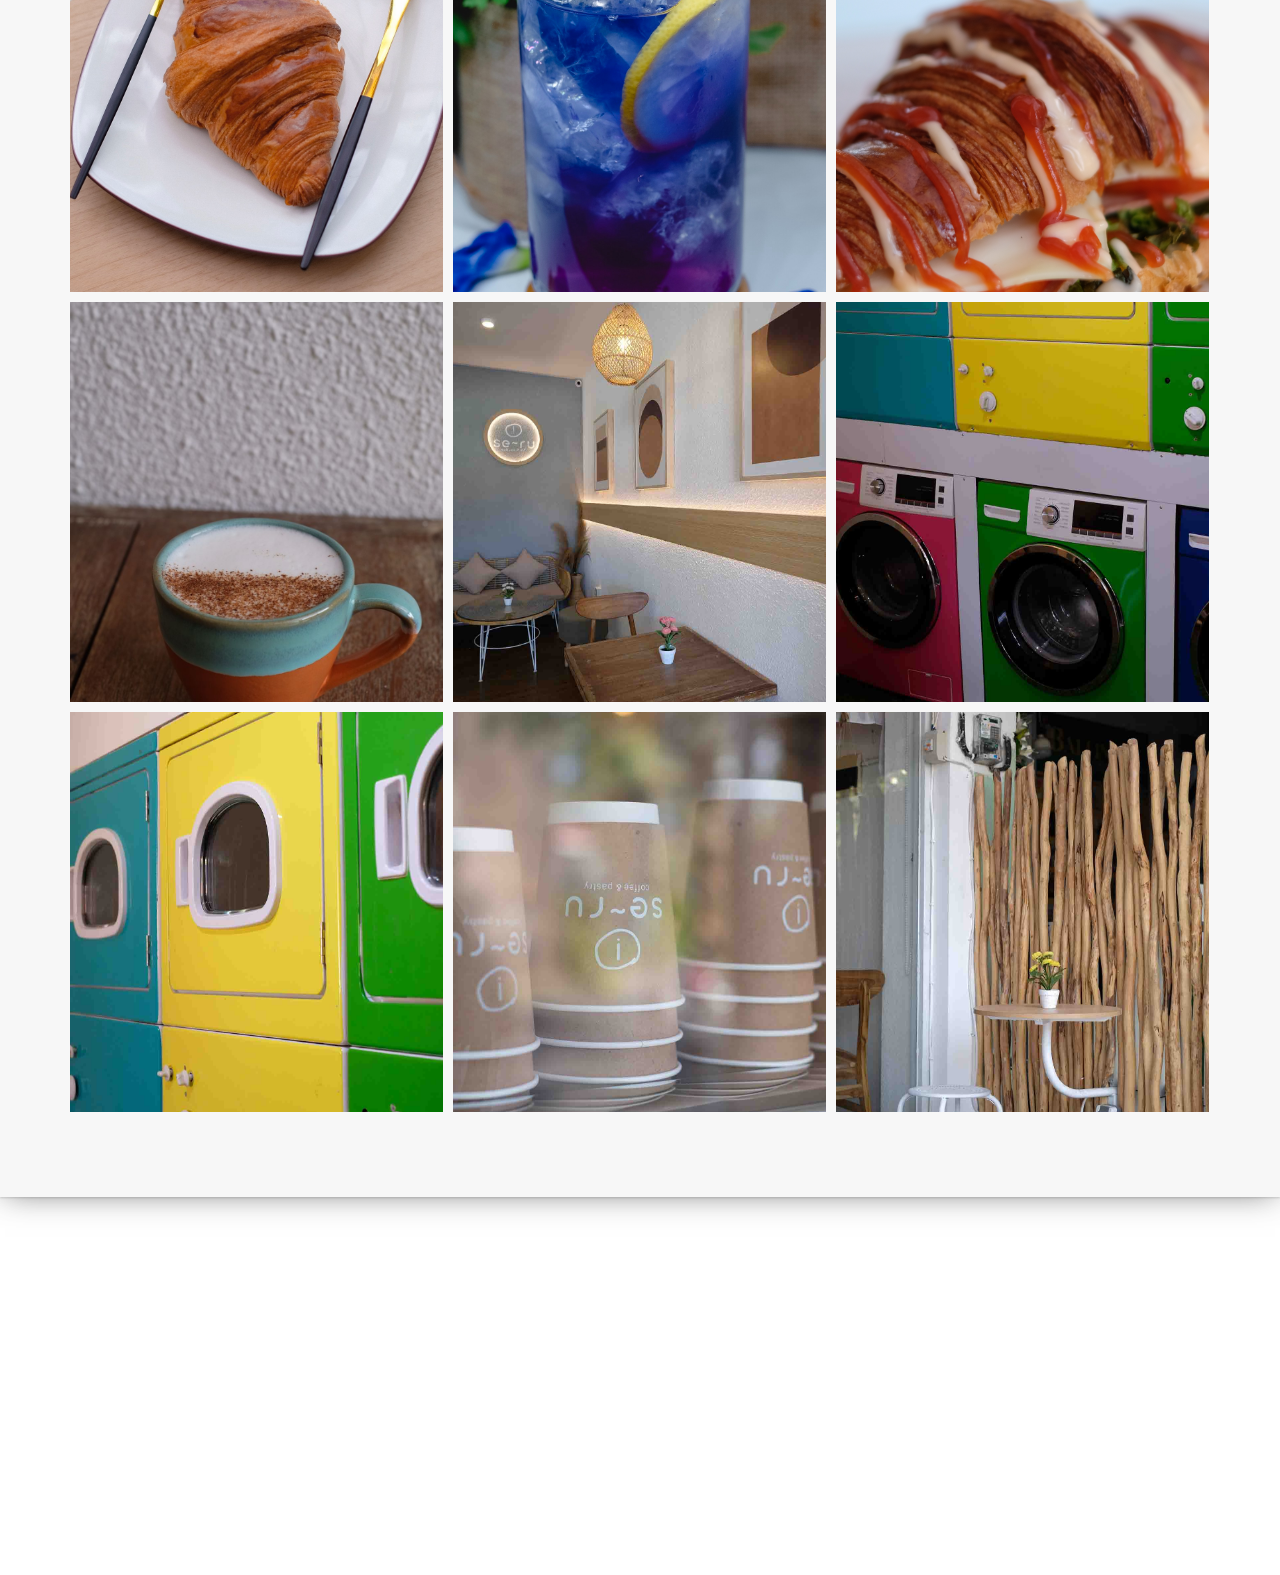
==== commit f33c3c52: "Revisi 2" ====
--- a/about/index.html
+++ b/about/index.html
@@ -192,6 +192,19 @@
               <div data-sort="1" class="maso-item col-md-4 cat1">
                 <a
                   class="img-box i-bottom-right"
+                  href="../images/about/image21.JPG"
+                >
+                  <i class="im-old-camera"></i>
+                  <img
+                    class="card-image"
+                    src="../images/about/image21.JPG"
+                    alt=""
+                  />
+                </a>
+              </div>
+              <div data-sort="1" class="maso-item col-md-4 cat1">
+                <a
+                  class="img-box i-bottom-right"
                   href="../images/about/image2.jpg"
                 >
                   <i class="im-old-camera"></i>
@@ -309,12 +322,12 @@
               <div data-sort="1" class="maso-item col-md-4 cat1">
                 <a
                   class="img-box i-bottom-right"
-                  href="../images/about/image14.jpeg"
-                >
-                  <i class="im-old-camera"></i>
-                  <img
-                    class="card-image"
-                    src="../images/about/image14.jpeg"
+                  href="../images/about/image14.jpg"
+                >
+                  <i class="im-old-camera"></i>
+                  <img
+                    class="card-image"
+                    src="../images/about/image14.jpg"
                     alt=""
                   />
                 </a>
@@ -361,12 +374,77 @@
               <div data-sort="1" class="maso-item col-md-4 cat1">
                 <a
                   class="img-box i-bottom-right"
-                  href="../images/about/image11.jpeg"
-                >
-                  <i class="im-old-camera"></i>
-                  <img
-                    class="card-image"
-                    src="../images/about/image11.jpeg"
+                  href="../images/about/image11.jpg"
+                >
+                  <i class="im-old-camera"></i>
+                  <img
+                    class="card-image"
+                    src="../images/about/image11.jpg"
+                    alt=""
+                  />
+                </a>
+              </div>
+              <div data-sort="1" class="maso-item col-md-4 cat1">
+                <a
+                  class="img-box i-bottom-right"
+                  href="../images/about/image17.JPG"
+                >
+                  <i class="im-old-camera"></i>
+                  <img
+                    class="card-image"
+                    src="../images/about/image17.JPG"
+                    alt=""
+                  />
+                </a>
+              </div>
+              <div data-sort="1" class="maso-item col-md-4 cat1">
+                <a
+                  class="img-box i-bottom-right"
+                  href="../images/about/image18.JPG"
+                >
+                  <i class="im-old-camera"></i>
+                  <img
+                    class="card-image"
+                    src="../images/about/image18.JPG"
+                    alt=""
+                  />
+                </a>
+              </div>
+              <div data-sort="1" class="maso-item col-md-4 cat1">
+                <a
+                  class="img-box i-bottom-right"
+                  href="../images/about/image19.JPG"
+                >
+                  <i class="im-old-camera"></i>
+                  <img
+                    class="card-image"
+                    src="../images/about/image19.JPG"
+                    alt=""
+                  />
+                </a>
+              </div>
+              <div data-sort="1" class="maso-item col-md-4 cat1">
+                <a
+                  class="img-box i-bottom-right"
+                  href="../images/about/image20.JPG"
+                >
+                  <i class="im-old-camera"></i>
+                  <img
+                    class="card-image"
+                    src="../images/about/image20.JPG"
+                    alt=""
+                  />
+                </a>
+              </div>
+              <div data-sort="1" class="maso-item col-md-4 cat1">
+                <a
+                  class="img-box i-bottom-right"
+                  href="../images/about/image22.JPG"
+                >
+                  <i class="im-old-camera"></i>
+                  <img
+                    class="card-image"
+                    src="../images/about/image22.JPG"
                     alt=""
                   />
                 </a>
